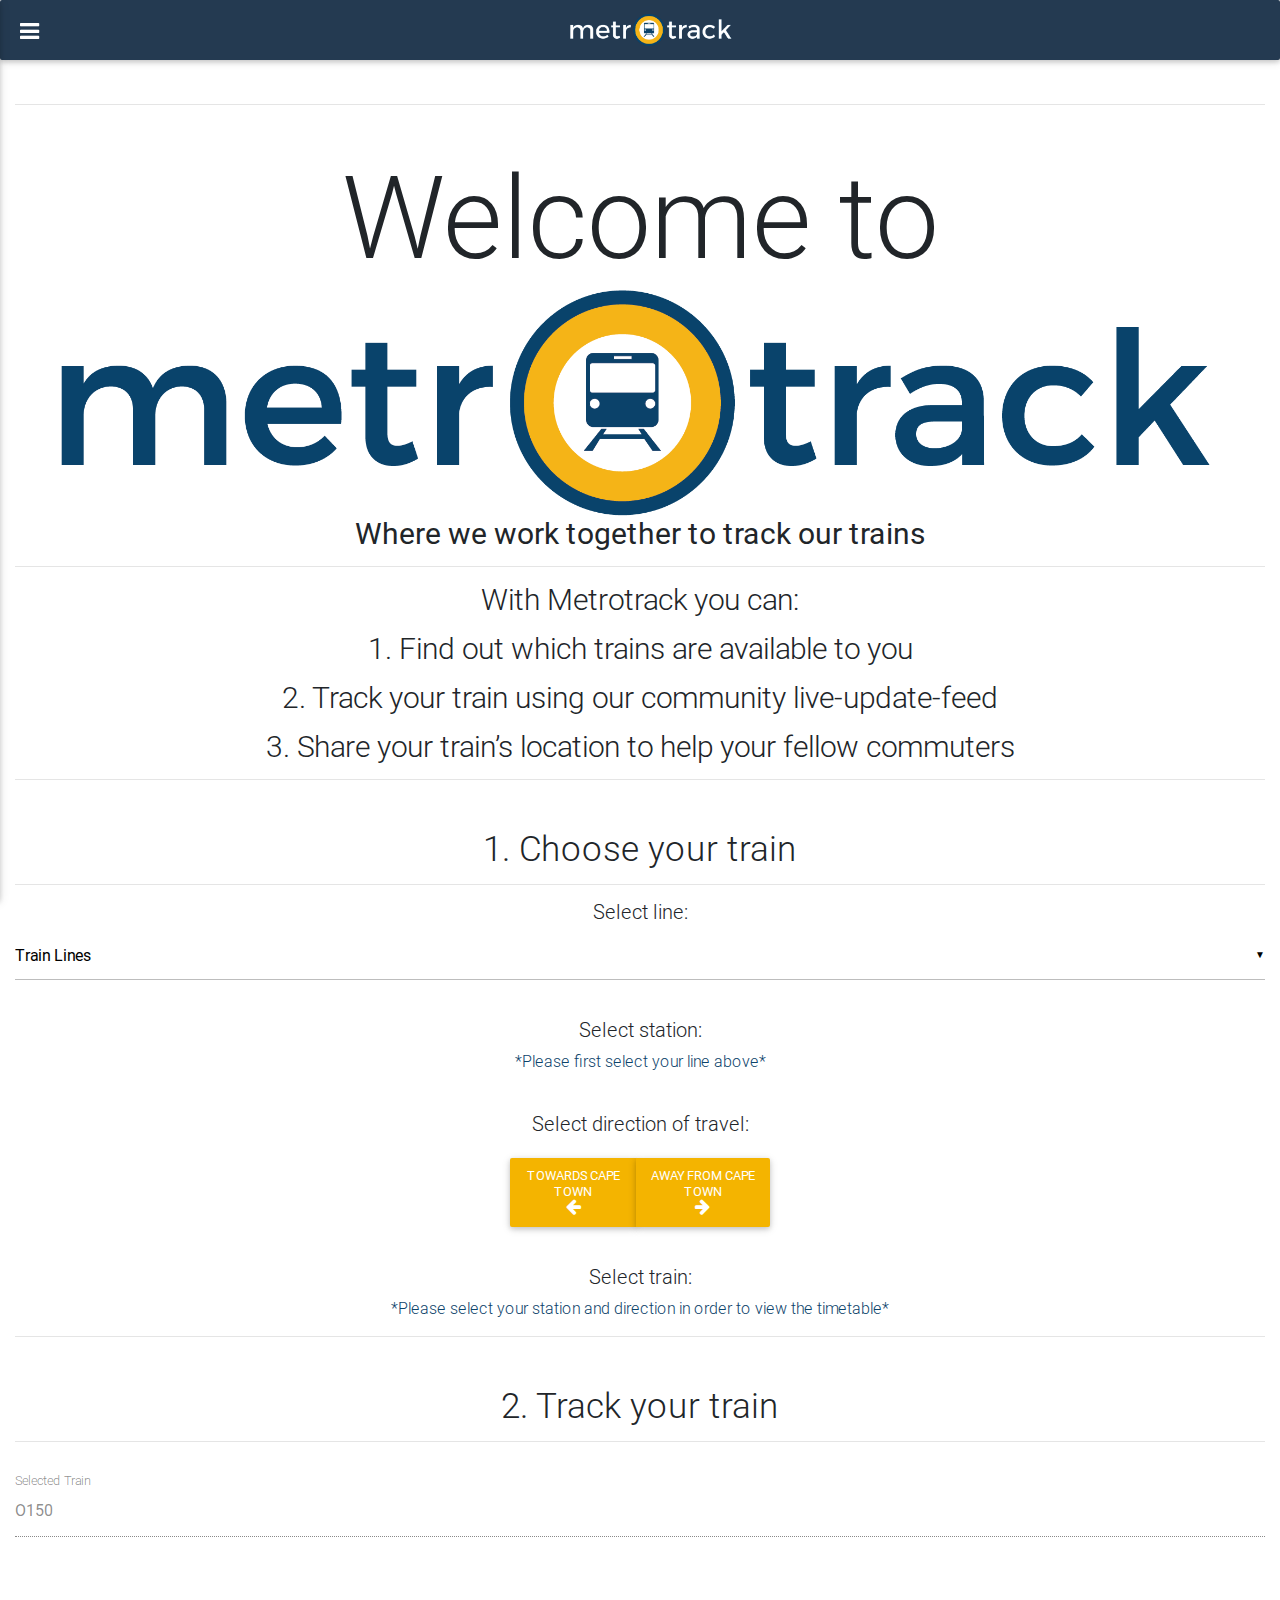
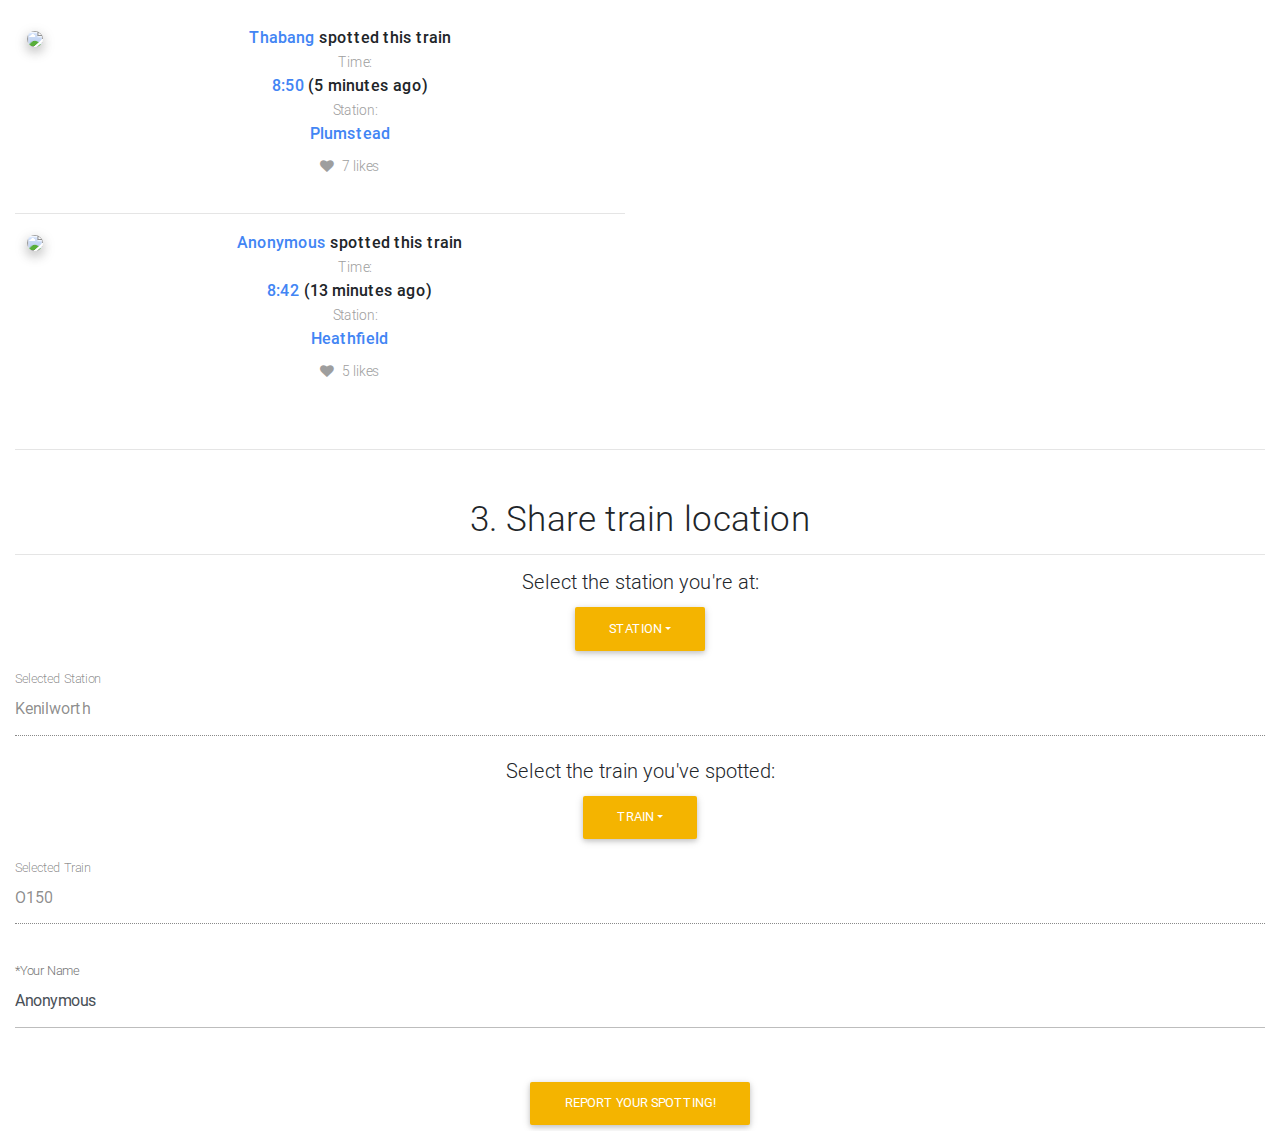
==== index.html @ 226ff6aa "14_0" ====
<!DOCTYPE html>

<html lang="en" class="gr__mdbootstrap_com"><head><meta http-equiv="Content-Type" content="text/html; charset=UTF-8">
    <!-- Required meta tags always come first -->
    
    <meta name="viewport" content="width=device-width, initial-scale=1, shrink-to-fit=no">
    <meta http-equiv="x-ua-compatible" content="ie=edge">
    <title>MetroTrack</title>
    <!-- Font Awesome -->
    <link rel="stylesheet" href="https://maxcdn.bootstrapcdn.com/font-awesome/4.7.0/css/font-awesome.min.css">
    <!-- Bootstrap core CSS -->
    <link href="./Material Design Bootstrap Template_files/compiled.min.css" rel="stylesheet">
    <!-- Material Design Bootstrap -->
    <link href="css/mdb.min.css" rel="stylesheet">
    <!-- My Custom Styles -->
    <link href="./Material Design Bootstrap Template_files/style.css" rel="stylesheet">
</head>

<body class="hidden-sn mdb-skin" data-gr-c-s-loaded="true">

    <!--Double navigation-->
    <header>
        <!-- Sidebar navigation -->
        <ul id="slide-out" class="side-nav sn-bg-1 custom-scrollbar" style="transform: translateX(-100%);">
            <!-- Logo -->
            <li>
                <div class="smooth-scroll logo-wrapper waves-light waves-effect waves-light">
                    <a href="#home-section"><img src="img/MetroTrack Name (white).png" class="img-fluid flex-center" id="slider-logo"></a>
                </div>
            </li>
            <!--/. Logo -->
            <!--Social
            <li>
                <ul class="social">
                    <li><a class="icons-sm fb-ic"><i class="fa fa-facebook"> </i></a></li>
                    <li><a class="icons-sm pin-ic"><i class="fa fa-pinterest"> </i></a></li>
                    <li><a class="icons-sm gplus-ic"><i class="fa fa-google-plus"> </i></a></li>
                    <li><a class="icons-sm tw-ic"><i class="fa fa-twitter"> </i></a></li>
                </ul>
            </li>
            <!--/Social-->
            <!--Search Form
            <li>
                <form class="search-form" role="search">
                    <div class="form-group waves-light waves-effect waves-light">
                        <input type="text" class="form-control" placeholder="Search">
                    </div>
                </form>
            </li>
            <!--/.Search Form-->
            <!-- Side navigation links -->
            <li>
                <ul class="smooth-scroll step-nav">
                    <li><a href="#choose-section" class="waves-effect"><i class="fa fa-hand-pointer-o"></i> Choose your train </a>
                    </li>
                    <li><a href="#track-section" class="waves-effect"><i class="fa fa-eye"></i> Track your train</a>
                    </li>
                    <li><a href="#share-section" class="waves-effect"><i class="fa fa-map-marker"></i> Share train location</a>
                    </li>
                </ul>  
            </li>
            <li>
                <ul class="extras-nav">
                    <li><a href="Help_FAQs.html" class="waves-effect"><i class="fa fa-question-circle-o"></i> Help &amp; FAQs </a>
                    </li>
                    <li><a href="#track-section" class="waves-effect"><i class="fa fa-envelope-o"></i> Contact Us</a>
                    </li>
                    <li><a href="#share-section" class="waves-effect"><i class="fa fa-users"></i> About Us</a>
                    </li>
                </ul>  
            </li>
            <li>
                <ul class="collapsible collapsible-accordion extras-nav">
                <li><a class="collapsible-header waves-effect arrow-r"><i class="fa fa-link" aria-hidden="true"></i>Useful Links<i class="fa fa-angle-down rotate-icon"></i></a>
                    <div class="collapsible-body">
                        <ul>
                            <li><a target="_blank" href="http://www.metrorail.co.za/maps/CT_RailMap.pdf" class="waves-effect">Train Line Map</a>
                            </li>
                            <li><a target="_blank" href="https://app.gometro.co.za" class="waves-effect">GoMetro</a>
                            </li>
                             <li><a target="_blank" href="http://cttrains.co.za/" class="waves-effect">CTTRAINS</a>
                            </li>
                        </ul>
                    </div>
                </li>
                </ul>

            </li>
            <!--/. Side navigation links -->
            <div class="sidenav-bg mask-strong"></div>
        </ul>
        <!--/. Sidebar navigation -->
        <!-- Navbar -->
        <nav class="navbar fixed-top navbar-toggleable-md navbar-expand-lg scrolling-navbar double-nav">
            <!-- SideNav slide-out button -->
            <div class="float-left">
                <a href="#" data-activates="slide-out" class="button-collapse"><i class="fa fa-bars"></i></a>
            </div>
            <!-- Breadcrumb--
            <div class="breadcrumb-dn mr-auto">
                <img src="img/MetroTrack Name (white).png">
            </div>
            <!-- Breadcrumb-->

            <!-- Header logo-->
            <div class="header-logo">
                <img src="img/MetroTrack Name (white).png">
            </div>
            <!-- Header logo-->

            <!-- Header Icons--
            <ul class="nav navbar-nav nav-flex-icons ml-auto">
                <li class="nav-item">
                    <a class="nav-link waves-effect waves-light"><i class="fa fa-envelope"></i> <span class="clearfix d-none d-sm-inline-block">Contact</span></a>
                </li>
                <li class="nav-item">
                    <a class="nav-link waves-effect waves-light"><i class="fa fa-comments-o"></i> <span class="clearfix d-none d-sm-inline-block">Support</span></a>
                </li>
            </ul>
          <!-- Header Icons-->
        </nav>
        <!-- /.Navbar -->
    </header>
    <!--/.Double navigation-->
    
    <!--Main Layout-->
    <main>
        <div class="main-container container-fluid">
            <div id="home-section">
                <hr>
                <h1>Welcome to</h1> 
                <div class="title-image"><img src="img/MetroTrack Name with Logo.png"></div>
                <h5><b>Where we work together to track our trains</b></h5>
                <hr>
    <h5><p>With Metrotrack you can:</p>
<p>1. Find out which trains are available to you </p>
<p>2. Track your train using our community live-update-feed </p>
<p>3.  Share your train’s location to help your fellow commuters </p>
</h5>
           </div>
             <div id="choose-section">
               
                <hr>
                <h1>1. Choose your train</h1> 
                <hr>
    <h5>Select line:</h5>



<!--Line dropdown select-->
<div id="line-selection">
<select class="mdb-select colorful-select dropdown-ins" id="line-select" onchange="showHideDiv(this);">
    <option value="" disabled selected>Train Lines</option>
    <option value="Southern">Southern</option>
    <option value="Central">Central *Coming Soon*</option>
    <option value="Northern">Northern *Coming Soon*</option>
    <option value="CapeFlats">Cape Flats *Coming Soon*</option>
    <option value="MalmesburyWorcester">Malmesbury/Worcester *Coming Soon*</option>
</select>
</div>

   <br>
    <h5>Select station:</h5>

  <div class="instructions" id="instruct1"> <p>*Please first select your line above*</p> </div>
 
<!--Southern Station select-->
<div id="southern-station-select">
<select class="mdb-select colorful-select dropdown-ins" onchange="getStation(this);">
    <option value="" disabled selected>Southern Line Stations</option>
    <option value="CapeTown">Cape Town</option>
    <option value="Woodstock">Woodstock</option>
    <option value="SaltRiver">Salt River</option>
    <option value="Observatory">Observatory</option>
    <option value="Mowbray">Mowbray</option>
    <option value="Rosebank">Rosebank</option>
    <option value="Rondebosch">Rondebosch</option>
    <option value="Newlands">Newlands</option>
    <option value="Claremont">Claremont</option>
    <option value="HarfieldRoad">Harfield Road</option>
    <option value="Kenilworth">Kenilworth</option>
    <option value="Wynberg">Wynberg</option>
    <option value="Wittebome">Wittebome</option>
    <option value="Plumstead">Plumstead</option>
    <option value="Steurhof">Steurhof</option>
    <option value="Dieprivier">Dieprivier</option>
    <option value="Heathfield">Heathfield</option>
    <option value="Retreat">Retreat</option>
    <option value="Steenberg">Steenberg</option>
    <option value="Lakeside">Lakeside</option>
    <option value="FalseBay">False Bay</option>
    <option value="Muizenberg">Muizenberg</option>
    <option value="StJames">St. James</option>
    <option value="KalkBay">Kalk Bay</option>
    <option value="FishHoek">Fish Hoek</option>
    <option value="SunnyCove">Sunny Cove</option>
    <option value="Glencairn">Glencairn</option>
    <option value="SimonsTown">Simon's Town</option>
</select>
</div>
<!--/Station select-->

    
<!--Central Station select-->
<div id="central-station-select">
<select class="mdb-select colorful-select dropdown-ins">
    <option value="" disabled selected>Central Line Stations</option>
    <option value="CapeTown">Cape Town</option>
    <option value="Woodstock">Woodstock</option>
    <option value="SaltRiver">Salt River</option>
    <option value="KoebergRD">Koeberg RD</option>
    <option value="Maitland">Maitland</option>
    <option value="Ndabeni">Ndabeni</option>
    <option value="Pinelands">Pinelands</option>
    <option value="Esplanade">Esplanade</option>
    <option value="Ysterplaat">Ysterplaat</option>
    <option value="Mutual">Mutual</option>
    <option value="Langa">Langa</option>
    <option value="Bonteheuwel">Bonteheuwel</option>
    <option value="Netreg">Netreg</option>
    <option value="Heideveld">Heideveld</option>
    <option value="Nyanga">Nyanga</option>
    <option value="Philippi">Philippi</option>
    <option value="Lentegeur">Lentegeur</option>
    <option value="MitchellsPlain">Mitchells Plain</option>
    <option value="Kapteinsklip">Kapteinsklip</option>
    <option value="StockRoad">Stock Road</option>
    <option value="Mandalay">Mandalay</option>
    <option value="Nolungile">Nolungile</option>
    <option value="Nonkqubela">Nonkqubela</option>
    <option value="Khayelitsha">Khayelitsha</option>
    <option value="Kuyasa">Kuyasa</option>
    <option value="ChrisHani">Chris Hani</option>
    <option value="Lavistown">Lavistown</option>
    <option value="Belhar">Belhar</option>
    <option value="Unibell">Unibell</option>
    <option value="Pentech">Pentech</option>
    <option value="Sarepta">Sarepta</option>
    <option value="Bellville">Bellville</option>
</select>
</div>
<!--/Station select-->

<!--Northern Station select-->
<div id="northern-station-select">
<select class="mdb-select colorful-select dropdown-ins">
    <option value="" disabled selected>Northern Line Stations</option>
    <option value="CapeTown">Cape Town</option>
<option value="Esplanade">Esplanade</option>
<option value="Ysterplaat">Ysterplaat</option>
<option value="Kentemade">Kentemade</option>
<option value="CenturyCity">Century City</option>
<option value="AkasiaPark">Akasia Park</option>
<option value="MonteVista">Monte Vista</option>
<option value="DeGrendel">De Grendel</option>
<option value="Avondale">Avondale</option>
<option value="Oosterzee">Oosterzee</option>
<option value="Woodstock">Woodstock</option>
<option value="SaltRiver">Salt River</option>
<option value="KoebergRd">Koeberg Rd</option>
<option value="Maitland">Maitland</option>
<option value="Woltemade">Woltemade</option>
<option value="Mutual">Mutual</option>
<option value="Thornton">Thornton</option>
<option value="Goodwood">Goodwood</option>
<option value="Vasco">Vasco</option>
<option value="ElsiesRiver">Elsies River</option>
<option value="Parow">Parow</option>
<option value="Tygerberg">Tygerberg</option>
<option value="Bellville">Bellville</option>
<option value="KuilsRiver">Kuils River</option>
<option value="Blackheath">Blackheath</option>
<option value="Meltonrose">Meltonrose</option>
<option value="EersteRiver">Eerste River</option>
<option value="Faure">Faure</option>
<option value="Firgrove">Firgrove</option>
<option value="SomersetWest">Somerset West</option>
<option value="VanDerStel">Van Der Stel</option>
<option value="Strand">Strand</option>
<option value="Lynedoch">Lynedoch</option>
<option value="Vlottenburg">Vlottenburg</option>
<option value="Stellenbosch">Stellenbosch</option>
<option value="DuToit">Du Toit</option>
<option value="Koelenhof">Koelenhof</option>
<option value="Muldersvlei">Muldersvlei</option>
<option value="Stikland">Stikland</option>
<option value="Brackenfell">Brackenfell</option>
<option value="Eikenfontein">Eikenfontein</option>
<option value="Kraaifontein">Kraaifontein</option>
<option value="Klapmuts">Klapmuts</option>
<option value="Paarl">Paarl</option>
<option value="Huguenot">Huguenot</option>
<option value="DalJosafat">Dal Josafat</option>
<option value="Mbekweni">Mbekweni</option>
<option value="Wellington">Wellington</option>
</select>
</div>
<!--/Station select-->


<!--Cape Flats Station select-->
<div id="capeFlats-station-select">
<select class="mdb-select colorful-select dropdown-ins">
    <option value="" disabled selected>Cape Flats Line Stations</option>
    <option value="CapeTown">Cape Town</option>
<option value="Woodstock">Woodstock</option>
<option value="SaltRiver">Salt River</option>
<option value="KoebergRd">Koeberg Rd</option>
<option value="Maitland">Maitland</option>
<option value="Ndabeni">Ndabeni</option>
<option value="Pinelands">Pinelands</option>
<option value="Hazendal">Hazendal</option>
<option value="Athlone">Athlone</option>
<option value="Crawford">Crawford</option>
<option value="Lansdowne">Lansdowne</option>
<option value="Wetton">Wetton</option>
<option value="Ottery">Ottery</option>
<option value="Southfield">Southfield</option>
<option value="Heathfield">Heathfield</option>
<option value="Retreat">Retreat</option>
    </select>
</div>
<!--/Station select-->

<!--Malmesbury/Worcester Station select-->
<div id="malmesburyWorcester-station-select">
<select class="mdb-select colorful-select dropdown-ins">
    <option value="" disabled selected>Malmesbury/Worcester Line Stations</option>
    <option value="Fisantekraal">Fisantekraal</option>
<option value="Mellish">Mellish</option>
<option value="Mikpunt">Mikpunt</option>
<option value="Klipheuwel">Klipheuwel</option>
<option value="Wintervogel">Wintervogel</option>
<option value="Kalkbaskraal">Kalkbaskraal</option>
<option value="Abbotsdale">Abbotsdale</option>
<option value="Malmesbury">Malmesbury</option>
<option value="Malan">Malan</option>
<option value="Soetendal">Soetendal</option>
<option value="Hermon">Hermon</option>
<option value="Voëlvlei">Voëlvlei</option>
<option value="Gouda">Gouda</option>
<option value="Tulbachweg">Tulbachweg</option>
<option value="Artois">Artois</option>
<option value="Wolseley">Wolseley</option>
<option value="RomansRiver">Romans River</option>
<option value="BreeRivier">Bree Rivier</option>
<option value="Botha">Botha</option>
<option value="GoudiniRoad">Goudini Road</option>
<option value="Chavonnes">Chavonnes</option>
<option value="Worcester">Worcester</option>
   </select>
</div>
<!--/Station select-->

<br>
<h5>Select direction of travel:</h5>

<div class="btn-group direction-selection" data-toggle="buttons">
  <button type="button" class="btn btn-amber" onclick="getDirection('inward')">Towards Cape Town<br><i class="fa fa-arrow-left" aria-hidden="true"></i></button>
  <button type="button" class="btn btn-amber" onclick="getDirection('outward')">Away from Cape Town<br><i class="fa fa-arrow-right" aria-hidden="true"></i></button>
  
</div>
<br>
        <br>
<h5>Select train:</h5>

<p class="instructions" id="instruct2">*Please select your station and direction in order to view the timetable*</p>


<!--TIMETABLES-->

<div class="timetable" id="capeTown-outward-weekday">
<div class="card">
    <div class="card-header">Cape Town - Outward - Weekday Timetable</div>
    <div class="card-body">

        <div class="table-wrapper-2">

            <!--Table-->
            <table class="table table-responsive table-striped">
                <thead class="mdb-color lighten-4">
                    <tr>
                        <th>Train Number</th>
                        <th class="th-lg">Expected Arrival Time</th>
                    </tr>
                </thead>
                <tbody>
                    <tr>
                      <th scope="row"><a>101</a></th>
                      <td>05:10 Platform 2</td>
                  </tr>
                  <tr>
                      <th scope="row">107</th>
                      <td>05:50 Platform 1</td>
                  </tr>
                  <tr>
                      <th scope="row">115</th>
                      <td>06:27 Platform 4</td>
                  </tr>
                  <tr>
                      <th scope="row">123</th>
                      <td>07:01 Platform 4</td>
                  </tr>
                  <tr>
                      <th scope="row">131</th>
                      <td>07:32 Platform 6</td>
                  </tr>
                  <tr>
                      <th scope="row">139</th>
                      <td>08:09 Platform 4</td>
                  </tr>
                   <tr>
                      <th scope="row">143</th>
                      <td>08:40 Platform 1</td>
                  </tr>
                   <tr>
                      <th scope="row">149</th>
                      <td>09:32 Platform 5</td>
                  </tr>
                   <tr>
                      <th scope="row">153</th>
                      <td>10:23 Platform 5</td>
                  </tr>
                   <tr>
                      <th scope="row">157</th>
                      <td>11:20 Platform 4</td>
                  </tr>
                    <tr>
                      <th scope="row">161</th>
                      <td>12:00 Platform 1</td>
                  </tr>
                   <tr>
                      <th scope="row">165</th>
                      <td>12:40 Platform 5</td>
                  </tr>
                
                   <tr>
                      <th scope="row">169</th>
                      <td>13:18 Platform 4</td>
                  </tr>
                   <tr>
                      <th scope="row">173</th>
                      <td>13:57 Platform 6</td>
                  </tr>
                   <tr>
                      <th scope="row">179</th>
                      <td>14:37 Platform 6</td>
                  </tr>
                   <tr>
                      <th scope="row">185</th>
                      <td>15:06 Platform 1</td>
                  </tr>
                   <tr>
                      <th scope="row">191</th>
                      <td>15:50 Platform 5</td>
                  </tr>
                   <tr>
                      <th scope="row">199</th>
                      <td>16:24 Platform 6</td>
                  </tr>                
  <tr>
          <th scope="row">207</th>
                       <td>17:02 Platform 6</td>
                   </tr>
 <tr>
          <th scope="row">209</th>
                       <td>17:15 Platform 3</td>
                   </tr>
  <tr>
          <th scope="row">217</th>
                       <td>17:48 Platform 1</td>
                   </tr>
 <tr>
          <th scope="row">223</th>
                       <td>18:26 Platform  5</td>
                   </tr>
  <tr>
          <th scope="row">227</th>
                       <td>18:58 Platform  4</td>
                   </tr>
 <tr>
          <th scope="row">229</th>
                       <td>19:30 Platform  6</td>
                   </tr>
                </tbody>
            </table>
            <!--Table-->

        </div>

    </div>
</div>
</div>


<!--/Woodstock train timetable-->
<div class="timetable" id="woodstock-inward-weekday">
<div class="card">
    <div class="card-header">Woodstock - Inward - Weekday Timetable</div>
    <div class="card-body">

        <div class="table-wrapper-2">

            <!--Table-->
            <table class="table table-responsive table-striped">
                <thead class="mdb-color lighten-4">
                    <tr>
                        <th>Train Number</th>
                        <th class="th-lg">Expected Arrival Time</th>
                    </tr>
                </thead>
                <tbody>
                    <tr>
                       <th scope="row"><a>102</a></th>
                       <td>05:25</td>
                   </tr>
                   <tr>
                       <th scope="row">104</th>
                       <td>05:55</td>
                   </tr>
                   <tr>
                       <th scope="row">106</th>
                       <td>06:16</td>
                   </tr>
                   <tr>
                       <th scope="row">108</th>
                       <td>06:28</td>
                   </tr>
                   <tr>
                       <th scope="row">110</th>
                       <td>06:35</td>
                   </tr>
                   <tr>
                       <th scope="row">112</th>
                       <td>06:45</td>
                   </tr>
                    <tr>
                       <th scope="row">114</th>
                       <td>06:53</td>
                   </tr>
                    <tr>
                       <th scope="row">116</th>
                       <td>7:11</td>
                   </tr>
                    <tr>
                       <th scope="row">118</th>
                       <td>07:11</td>
                   </tr>
                    <tr>
                       <th scope="row">120</th>
                       <td>07:17</td>
                   </tr>
                    <tr>
                       <th scope="row">122</th>
                       <td>07:24</td>
                   </tr>
                    <tr>
                       <th scope="row">124</th>
                       <td>07:35</td>
                   </tr>
                    <tr>
                       <th scope="row">126</th>
                       <td>07:42</td>
                   </tr>
                    <tr>
                       <th scope="row">128</th>
                       <td>07:48</td>
                   </tr>
                    <tr>
                       <th scope="row">130</th>
                       <td>07:54</td>
                   </tr>
                    <tr>
                       <th scope="row">132</th>
                       <td>08:03</td>
                   </tr>
                    <tr>
                       <th scope="row">134</th>
                       <td>08:13</td>
                   </tr>
                    <tr>
                       <th scope="row">136</th>
                       <td>08:20</td>
                   </tr>
                    <tr>
                       <th scope="row">138</th>
                       <td>08:29</td>
                   </tr>
                    <tr>
                       <th scope="row">140</th>
                       <td>08:33</td>
                   </tr>
                             <tr>
                       <th scope="row"><a>102</a></th>
                       <td>05:05</td>
                   </tr>
                   <tr>
                       <th scope="row">104</th>
                       <td>05:35</td>
                   </tr>
                   <tr>
                       <th scope="row">106</th>
                       <td>05:56</td>
                   </tr>
                   <tr>
                       <th scope="row">108</th>
                       <td>06:08</td>
                   </tr>
                   <tr>
                       <th scope="row">110</th>
                       <td>06:15</td>
                   </tr>
                   <tr>
                       <th scope="row">112</th>
                       <td>06:25</td>
                   </tr>
                    <tr>
                       <th scope="row">114</th>
                       <td>06:33</td>
                   </tr>
                    <tr>
                       <th scope="row">116</th>
                       <td>06:43</td>
                   </tr>
                    <tr>
                       <th scope="row">118</th>
                       <td>06:51</td>
                   </tr>
                    <tr>
                       <th scope="row">120</th>
                       <td>06:57</td>
                   </tr>
                    <tr>
                       <th scope="row">122</th>
                       <td>07:04</td>
                   </tr>
                    <tr>
                       <th scope="row">124</th>
                       <td>07:15</td>
                   </tr>
                    <tr>
                       <th scope="row">126</th>
                       <td>07:22</td>
                   </tr>
                    <tr>
                       <th scope="row">128</th>
                       <td>07:28</td>
                   </tr>
                    <tr>
                       <th scope="row">130</th>
                       <td>07:34</td>
                   </tr>
                    <tr>
                       <th scope="row">132</th>
                       <td>07:43</td>
                   </tr>
                    <tr>
                       <th scope="row">134</th>
                       <td>07:53</td>
                   </tr>
                    <tr>
                       <th scope="row">136</th>
                       <td>08:00</td>
                   </tr>
                    <tr>
                       <th scope="row">138</th>
                       <td>08:09</td>
                   </tr>
                    <tr>
                       <th scope="row">140</th>
                       <td>08:13</td>
                   </tr>    
 
      <tr>
                       <th scope="row">142</th>
                       <td>08:43</td>
                   </tr>
                    <tr>
                       <th scope="row">144</th>
                       <td>08:51</td>
                   </tr>
                    <tr>
                       <th scope="row">146</th>
                       <td>08:57</td>
                   </tr>
                    <tr>
                       <th scope="row">148</th>
                       <td>09:07</td>
                   </tr>
                    <tr>
                       <th scope="row">150</th>
                       <td>09:15</td>
                   </tr>
                    <tr>
                       <th scope="row">152</th>
                       <td>09:24</td>
                   </tr>
                    <tr>
                       <th scope="row">154</th>
                       <td>09:42</td>
                   </tr>
                    <tr>
                       <th scope="row">156</th>
                       <td>09:59</td>
                   </tr>
                    <tr>
                       <th scope="row">158</th>
                       <td>10:10</td>
                   </tr>
                    <tr>
                       <th scope="row">160</th>
                       <td>10:22</td>
                   </tr>
                    <tr>
                       <th scope="row">162</th>
                       <td>10:33</td>
                   </tr>
                    <tr>
                       <th scope="row">166</th>
                       <td>11:07</td>
                   </tr>
                    <tr>
                       <th scope="row">168</th>
                       <td>11:23</td>
                   </tr>
                    <tr>
                       <th scope="row">170</th>
                       <td>11:57</td>
                   </tr>
                    <tr>
                       <th scope="row">174</th>
                       <td>12:48</td>
                   </tr>               
                        <tr>
                       <th scope="row">176</th>
                       <td>13:14</td>
                   </tr>
                    <tr>
                       <th scope="row">178</th>
                       <td>13:47</td>
                   </tr>
                    <tr>
                       <th scope="row">182</th>
                       <td>14:25</td>
                   </tr>
                    <tr>
                       <th scope="row">184</th>
                       <td>14:43</td>
                   </tr>
                    <tr>
                       <th scope="row">186</th>
                       <td>15:05</td>
                   </tr>
                    <tr>
                       <th scope="row">190</th>
                       <td>15:45</td>
                   </tr>
                    <tr>
                       <th scope="row">192</th>
                       <td>15:58</td>
                   </tr>
                    <tr>
                       <th scope="row">194</th>
                       <td>16:07</td>
                   </tr>
                    <tr>
                       <th scope="row">196</th>
                       <td>16:13</td>
                   </tr>
                    <tr>
                       <th scope="row">198</th>
                       <td>16:23</td>
                   </tr>
                    <tr>
                       <th scope="row">200</th>
                       <td>16:33</td>
                   </tr>
                    <tr>
                       <th scope="row">202</th>
                       <td>16:47</td>
                   </tr>
                    <tr>
                       <th scope="row">204</th>
                       <td>16:61</td>
                   </tr>
                    <tr>
                       <th scope="row">206</th>
                       <td>17:13</td>
                   </tr>
                    <tr>
                       <th scope="row">208</th>
                       <td>17:24</td>
                   </tr>   
      <tr>
                       <th scope="row">210</th>
                       <td>17:35</td>
                   </tr>
                    <tr>
                       <th scope="row">212</th>
                       <td>17:28</td>
                   </tr>
                    <tr>
                       <th scope="row">214</th>
                       <td>18:03</td>
                   </tr>
                    <tr>
                       <th scope="row">216</th>
                       <td>18:04</td>
                   </tr>
                    <tr>
                       <th scope="row">218</th>
                       <td>18:20</td>
                   </tr>
                    <tr>
                       <th scope="row">220</th>
                       <td>18:31</td>
                   </tr>
                    <tr>
                       <th scope="row">222</th>
                       <td>18:43</td>
                   </tr>
                    <tr>
                       <th scope="row">224</th>
                       <td>18:53</td>
                   </tr>
                    <tr>
                       <th scope="row">226</th>
                       <td>17:05</td>
                   </tr>
                    <tr>
                       <th scope="row">228</th>
                       <td>19:30</td>
                   </tr>     <tr>
                       <th scope="row">230</th>
                       <td>20:16</td>
                   </tr>
                    <tr>
                       <th scope="row">232</th>
                       <td>20:53</td>
                   </tr>
                </tbody>
            </table>
            <!--Table-->

        </div>

    </div>
</div>
</div>



<div class="timetable" id="woodstock-outward-weekday">
<div class="card">
    <div class="card-header">Woodstock - Outward - Weekday Timetable</div>
    <div class="card-body">

        <div class="table-wrapper-2">

            <!--Table-->
            <table class="table table-responsive table-striped">
                <thead class="mdb-color lighten-4">
                    <tr>
                        <th>Train Number</th>
                        <th class="th-lg">Expected Arrival Time</th>
                    </tr>
                </thead>
                <tbody>
                    <tr>
                       <th scope="row"><a>101</a></th>
                       <td>05:13</td>
                   </tr>
                   <tr>
                       <th scope="row">107</th>
                       <td>05:53</td>
                   </tr>
                   <tr>
                       <th scope="row">115</th>
                       <td>06:30</td>
                   </tr>
                   <tr>
                       <th scope="row">123</th>
                       <td>07:04</td>
                   </tr>
                   <tr>
                       <th scope="row">131</th>
                       <td>07:35</td>
                   </tr>
                   <tr>
                       <th scope="row">139</th>
                       <td>08:12</td>
                   </tr>
                    <tr>
                       <th scope="row">143</th>
                       <td>08:43</td>
                   </tr>
                    <tr>
                       <th scope="row">149</th>
                       <td>09:35</td>
                   </tr>
                    <tr>
                       <th scope="row">153</th>
                       <td>10:26</td>
                   </tr>
                    <tr>
                       <th scope="row">157</th>
                       <td>11:23</td>
                   </tr>
                    <tr>
                       <th scope="row">161</th>
                       <td>12:03</td>
                   </tr>
                    <tr>
                       <th scope="row">165</th>
                       <td>12:43</td>
                   </tr>
                    <tr>
                       <th scope="row">169</th>
                       <td>13:21</td>
                   </tr>
                    <tr>
                       <th scope="row">173</th>
                       <td>14:00</td>
                   </tr>
                    <tr>
                       <th scope="row">179</th>
                       <td>14:40</td>
                   </tr>
                    <tr>
                       <th scope="row">185</th>
                       <td>15:09</td>
                   </tr>
                    <tr>
                       <th scope="row">191</th>
                       <td>15:53</td>
                   </tr>
                    <tr>
                       <th scope="row">199</th>
                       <td>16:27</td>
                   </tr>
                    <tr>
                       <th scope="row">207</th>
                       <td>17:05</td>
                   </tr>
                    <tr>
                       <th scope="row">209</th>
                       <td>17:18</td>
          <tr>
          <th scope="row">217</th>
                       <td>17:51</td>
                   </tr>
 <tr>
          <th scope="row">223</th>
                       <td>18:29</td>
                   </tr>
  <tr>
          <th scope="row">227</th>
                       <td>19:01</td>
                   </tr>
 <tr>
          <th scope="row">229</th>
                       <td>19:33</td>
                   </tr>
  <tr>
          <th scope="row">233</th>
                       <td>20:33</td>
                   </tr>
 <tr>
          <th scope="row">235</th>
                       <td>21:18</td>
                   </tr>
                </tbody>
            </table>
            <!--Table-->

        </div>

    </div>
</div>
</div>



<div class="timetable" id="saltRiver-inward-weekday">
<div class="card">
    <div class="card-header">Salt River - Inward - Weekday Timetable</div>
    <div class="card-body">

        <div class="table-wrapper-2">

            <!--Table-->
            <table class="table table-responsive table-striped">
                <thead class="mdb-color lighten-4">
                    <tr>
                        <th>Train Number</th>
                        <th class="th-lg">Expected Arrival Time</th>
                    </tr>
                </thead>
                <tbody>
                    <tr>
                       <th scope="row"><a>102</a></th>
                       <td>05:05</td>
                   </tr>
                   <tr>
                       <th scope="row">104</th>
                       <td>05:35</td>
                   </tr>
                   <tr>
                       <th scope="row">106</th>
                       <td>05:56</td>
                   </tr>
                   <tr>
                       <th scope="row">108</th>
                       <td>06:08</td>
                   </tr>
                   <tr>
                       <th scope="row">110</th>
                       <td>06:15</td>
                   </tr>
                   <tr>
                       <th scope="row">112</th>
                       <td>06:25</td>
                   </tr>
                    <tr>
                       <th scope="row">114</th>
                       <td>06:33</td>
                   </tr>
                    <tr>
                       <th scope="row">116</th>
                       <td>06:43</td>
                   </tr>
                    <tr>
                       <th scope="row">118</th>
                       <td>06:51</td>
                   </tr>
                    <tr>
                       <th scope="row">120</th>
                       <td>06:57</td>
                   </tr>
                    <tr>
                       <th scope="row">122</th>
                       <td>07:04</td>
                   </tr>
                    <tr>
                       <th scope="row">124</th>
                       <td>07:15</td>
                   </tr>
                    <tr>
                       <th scope="row">126</th>
                       <td>07:22</td>
                   </tr>
                    <tr>
                       <th scope="row">128</th>
                       <td>07:28</td>
                   </tr>
                    <tr>
                       <th scope="row">130</th>
                       <td>07:34</td>
                   </tr>
                    <tr>
                       <th scope="row">132</th>
                       <td>07:43</td>
                   </tr>
                    <tr>
                       <th scope="row">134</th>
                       <td>07:53</td>
                   </tr>
                    <tr>
                       <th scope="row">136</th>
                       <td>08:00</td>
                   </tr>
                    <tr>
                       <th scope="row">138</th>
                       <td>08:09</td>
                   </tr>
                    <tr>
                       <th scope="row">140</th>
                       <td>08:13</td>
                   </tr>    
 
      <tr>
                       <th scope="row">142</th>
                       <td>08:48</td>
                   </tr>
                    <tr>
                       <th scope="row">144</th>
                       <td>08:54</td>
                   </tr>
                    <tr>
                       <th scope="row">146</th>
                       <td>09:00</td>
                   </tr>
                    <tr>
                       <th scope="row">148</th>
                       <td>09:04</td>
                   </tr>
                    <tr>
                       <th scope="row">150</th>
                       <td>09:12</td>
                   </tr>
                    <tr>
                       <th scope="row">152</th>
                       <td>09:21</td>
                   </tr>
                    <tr>
                       <th scope="row">154</th>
                       <td>09:39</td>
                   </tr>
                    <tr>
                       <th scope="row">156</th>
                       <td>09:56</td>
                   </tr>
                    <tr>
                       <th scope="row">158</th>
                       <td>10:07</td>
                   </tr>
                    <tr>
                       <th scope="row">160</th>
                       <td>10:19</td>
                   </tr>
                    <tr>
                       <th scope="row">162</th>
                       <td>10:30</td>
                   </tr>
                    <tr>
                       <th scope="row">166</th>
                       <td>11:04</td>
                   </tr>
                    <tr>
                       <th scope="row">168</th>
                       <td>11:30</td>
                   </tr>
                    <tr>
                       <th scope="row">170</th>
                       <td>11:54</td>
                   </tr>
                    <tr>
                       <th scope="row">174</th>
                       <td>12:45</td>
                   </tr>               
                        <tr>
                       <th scope="row">176</th>
                       <td>13:11</td>
                   </tr>
                    <tr>
                       <th scope="row">178</th>
                       <td>13:44</td>
                   </tr>
                    <tr>
                       <th scope="row">182</th>
                       <td>14:22</td>
                   </tr>
                    <tr>
                       <th scope="row">184</th>
                       <td>14:40</td>
                   </tr>
                    <tr>
                       <th scope="row">186</th>
                       <td>15:02</td>
                   </tr>
                    <tr>
                       <th scope="row">190</th>
                       <td>15:42</td>
                   </tr>
                    <tr>
                       <th scope="row">192</th>
                       <td>15:55</td>
                   </tr>
                    <tr>
                       <th scope="row">194</th>
                       <td>16:04</td>
                   </tr>
                    <tr>
                       <th scope="row">196</th>
                       <td>16:10</td>
                   </tr>
                    <tr>
                       <th scope="row">198</th>
                       <td>16:20</td>
                   </tr>
                    <tr>
                       <th scope="row">200</th>
                       <td>16:30</td>
                   </tr>
                    <tr>
                       <th scope="row">202</th>
                       <td>16:44</td>
                   </tr>
                    <tr>
                       <th scope="row">204</th>
                       <td>16:58</td>
                   </tr>
                    <tr>
                       <th scope="row">206</th>
                       <td>17:10</td>
                   </tr>
                    <tr>
                       <th scope="row">208</th>
                       <td>17:31</td>
                   </tr>   
      <tr>
                       <th scope="row">210</th>
                       <td>17:32</td>
                   </tr>
                    <tr>
                       <th scope="row">212</th>
                       <td>17:45</td>
                   </tr>
                    <tr>
                       <th scope="row">214</th>
                       <td>18:00</td>
                   </tr>
                    <tr>
                       <th scope="row">216</th>
                       <td>18:11</td>
                   </tr>
                    <tr>
                       <th scope="row">218</th>
                       <td>18:17</td>
                   </tr>
                    <tr>
                       <th scope="row">220</th>
                       <td>18:28</td>
                   </tr>
                    <tr>
                       <th scope="row">222</th>
                       <td>18:40</td>
                   </tr>
                    <tr>
                       <th scope="row">224</th>
                       <td>18:50</td>
                   </tr>
                    <tr>
                       <th scope="row">226</th>
                       <td>19:02</td>
                   </tr>
                    <tr>
                       <th scope="row">228</th>
                       <td>19:27</td>
                   </tr>     <tr>
                       <th scope="row">230</th>
                       <td>20:13</td>
                   </tr>
                    <tr>
                       <th scope="row">232</th>
                       <td>20:50</td>
                   </tr>
                </tbody>
            </table>
            <!--Table-->

        </div>

    </div>
</div>
</div>



<div class="timetable" id="saltRiver-outward-weekday">
<div class="card">
    <div class="card-header">Salt River - Outward - Weekday Timetable</div>
    <div class="card-body">

        <div class="table-wrapper-2">

            <!--Table-->
            <table class="table table-responsive table-striped">
                <thead class="mdb-color lighten-4">
                    <tr>
                        <th>Train Number</th>
                        <th class="th-lg">Expected Arrival Time</th>
                    </tr>
                </thead>
                <tbody>
                    <tr>
                        <th scope="row"><a>101</a></th>
                        <td>05:16</td>
                    </tr>
                    <tr>
                        <th scope="row">107</th>
                        <td>05:56</td>
                    </tr>
                    <tr>
                        <th scope="row">115</th>
                        <td>06:33</td>
                    </tr>
                    <tr>
                        <th scope="row">123</th>
                        <td>07:07</td>
                    </tr>
                    <tr>
                        <th scope="row">131</th>
                        <td>07:38</td>
                    </tr>
                    <tr>
                        <th scope="row">139</th>
                        <td>08:15</td>
                    </tr>
                     <tr>
                        <th scope="row">143</th>
                        <td>08:46</td>
                    </tr>
                     <tr>
                        <th scope="row">149</th>
                        <td>09:38</td>
                    </tr>
                     <tr>
                        <th scope="row">153</th>
                        <td>10:29</td>
                    </tr>
                     <tr>
                        <th scope="row">157</th>
                        <td>11:26</td>
                    </tr>
                       <tr>
                        <th scope="row">161</th>
                        <td>12:06</td>
                    </tr>
                     <tr>
                        <th scope="row">165</th>
                        <td>12:46</td>
                    </tr>
                  
                     <tr>
                        <th scope="row">169</th>
                        <td>13:24</td>
                    </tr>
                     <tr>
                        <th scope="row">173</th>
                        <td>14:03</td>
                    </tr>
                     <tr>
                        <th scope="row">179</th>
                        <td>14:43</td>
                    </tr>
                     <tr>
                        <th scope="row">185</th>
                        <td>15:12</td>
                    </tr>
                     <tr>
                        <th scope="row">191</th>
                        <td>15:56</td>
                    </tr>
                     <tr>
                        <th scope="row">199</th>
                        <td>16:30</td>
                    </tr>
                 
   <tr>
           <th scope="row">207</th>
                        <td>17:08</td>
                    </tr>
  <tr>
           <th scope="row">209</th>
                        <td>17:21</td>
                    </tr>
   <tr>
           <th scope="row">217</th>
                        <td>17:54</td>
                    </tr>
  <tr>
           <th scope="row">223</th>
                        <td>18:32</td>
                    </tr>
   <tr>
           <th scope="row">227</th>
                        <td>19:04</td>
                    </tr>
  <tr>
           <th scope="row">229</th>
                        <td>19:36</td>
                    </tr>
   <tr>
           <th scope="row">233</th>
                        <td>20:36</td>
                    </tr>
  <tr>
           <th scope="row">235</th>
                        <td>21:21</td>
                    </tr>
                </tbody>
            </table>
            <!--Table-->

        </div>

    </div>
</div>
</div>



<div class="timetable" id="observatory-inward-weekday">
<div class="card">
    <div class="card-header">Observatory - Inward - Weekday Timetable</div>
    <div class="card-body">

        <div class="table-wrapper-2">

            <!--Table-->
            <table class="table table-responsive table-striped">
                <thead class="mdb-color lighten-4">
                    <tr>
                        <th>Train Number</th>
                        <th class="th-lg">Expected Arrival Time</th>
                    </tr>
                </thead>
                <tbody>
                    <tr>
                       <th scope="row"><a>102</a></th>
                       <td>05:19</td>
                   </tr>
                   <tr>
                       <th scope="row">104</th>
                       <td>05:49</td>
                   </tr>
                   <tr>
                       <th scope="row">106</th>
                       <td>06:10</td>
                   </tr>
                   <tr>
                       <th scope="row">108</th>
                       <td>06:22</td>
                   </tr>
                   <tr>
                       <th scope="row">110</th>
                       <td>06:29</td>
                   </tr>
                   <tr>
                       <th scope="row">112</th>
                       <td>06:39</td>
                   </tr>
                    <tr>
                       <th scope="row">114</th>
                       <td>06:47</td>
                   </tr>
                    <tr>
                       <th scope="row">116</th>
                       <td>06:57</td>
                   </tr>
                    <tr>
                       <th scope="row">118</th>
                       <td>07:05</td>
                   </tr>
                    <tr>
                       <th scope="row">120</th>
                       <td>07:11</td>
                   </tr>
                    <tr>
                       <th scope="row">122</th>
                       <td>07:18</td>
                   </tr>
                    <tr>
                       <th scope="row">124</th>
                       <td>07:29</td>
                   </tr>
                    <tr>
                       <th scope="row">126</th>
                       <td>07:36</td>
                   </tr>
                    <tr>
                       <th scope="row">128</th>
                       <td>07:42</td>
                   </tr>
                    <tr>
                       <th scope="row">130</th>
                       <td>07:48</td>
                   </tr>
                    <tr>
                       <th scope="row">132</th>
                       <td>07:57</td>
                   </tr>
                    <tr>
                       <th scope="row">134</th>
                       <td>08:07</td>
                   </tr>
                    <tr>
                       <th scope="row">136</th>
                       <td>08:14</td>
                   </tr>
                    <tr>
                       <th scope="row">138</th>
                       <td>08:23</td>
                   </tr>
                    <tr>
                       <th scope="row">140</th>
                       <td>08:27</td>
                   </tr>
<tr>
                       <th scope="row">142</th>
                       <td>08:37</td>
                   </tr>
                    <tr>
                       <th scope="row">144</th>
                       <td>08:45</td>
                   </tr>
                    <tr>
                       <th scope="row">146</th>
                       <td>08:51</td>
                   </tr>
                    <tr>
                       <th scope="row">148</th>
                       <td>09:01</td>
                   </tr>
                    <tr>
                       <th scope="row">150</th>
                       <td>09:09</td>
                   </tr>
                    <tr>
                       <th scope="row">152</th>
                       <td>09:18</td>
                   </tr>
                    <tr>
                       <th scope="row">154</th>
                       <td>09:36</td>
                   </tr>
                    <tr>
                       <th scope="row">156</th>
                       <td>09:53</td>
                   </tr>
                    <tr>
                       <th scope="row">158</th>
                       <td>10:04</td>
                   </tr>
                    <tr>
                       <th scope="row">160</th>
                       <td>10:16</td>
                   </tr>
                    <tr>
                       <th scope="row">162</th>
                       <td>10:27</td>
                   </tr>
                    <tr>
                       <th scope="row">166</th>
                       <td>11:01</td>
                   </tr>
                    <tr>
                       <th scope="row">168</th>
                       <td>11:27</td>
                   </tr>
                    <tr>
                       <th scope="row">170</th>
                       <td>11:51</td>
                   </tr>
                    <tr>
                       <th scope="row">174</th>
                       <td>12:42</td>
                   </tr>               
                        <tr>
                       <th scope="row">176</th>
                       <td>13:08</td>
                   </tr>
                    <tr>
                       <th scope="row">178</th>
                       <td>13:41</td>
                   </tr>
                    <tr>
                       <th scope="row">182</th>
                       <td>14:19</td>
                   </tr>
                    <tr>
                       <th scope="row">184</th>
                       <td>14:37</td>
                   </tr>
                    <tr>
                       <th scope="row">186</th>
                       <td>14:59</td>
                   </tr>
                    <tr>
                       <th scope="row">190</th>
                       <td>15:39</td>
                   </tr>
                    <tr>
                       <th scope="row">192</th>
                       <td>15:52</td>
                   </tr>
                    <tr>
                       <th scope="row">194</th>
                       <td>16:01</td>
                   </tr>
                    <tr>
                       <th scope="row">196</th>
                       <td>16:07</td>
                   </tr>
                    <tr>
                       <th scope="row">198</th>
                       <td>16:17</td>
                   </tr>
                    <tr>
                       <th scope="row">200</th>
                       <td>16:27</td>
                   </tr>
                    <tr>
                       <th scope="row">202</th>
                       <td>16:41</td>
                   </tr>
                    <tr>
                       <th scope="row">204</th>
                       <td>16:55</td>
                   </tr>
                    <tr>
                       <th scope="row">206</th>
                       <td>17:07</td>
                   </tr>
                    <tr>
                       <th scope="row">208</th>
                       <td>17:18</td>
                   </tr>   
      <tr>
                       <th scope="row">210</th>
                       <td>17:29</td>
                   </tr>
                    <tr>
                       <th scope="row">212</th>
                       <td>17:42</td>
                   </tr>
                    <tr>
                       <th scope="row">214</th>
                       <td>17:57</td>
                   </tr>
                    <tr>
                       <th scope="row">216</th>
                       <td>18:08</td>
                   </tr>
                    <tr>
                       <th scope="row">218</th>
                       <td>18:14</td>
                   </tr>
                    <tr>
                       <th scope="row">220</th>
                       <td>18:25</td>
                   </tr>
                    <tr>
                       <th scope="row">222</th>
                       <td>18:37</td>
                   </tr>
                    <tr>
                       <th scope="row">224</th>
                       <td>18:47</td>
                   </tr>
                    <tr>
                       <th scope="row">226</th>
                       <td>18:59</td>
                   </tr>
                    <tr>
                       <th scope="row">228</th>
                       <td>19:24</td>
                   </tr>     <tr>
                       <th scope="row">230</th>
                       <td>20:10</td>
                   </tr>
                    <tr>
                       <th scope="row">232</th>
                       <td>20:47</td>
                   </tr>
                </tbody>
            </table>
            <!--Table-->

        </div>

    </div>
</div>
</div>



<div class="timetable" id="observatory-outward-weekday">
<div class="card">
    <div class="card-header">Observatory - Outward - Weekday Timetable</div>
    <div class="card-body">

        <div class="table-wrapper-2">

            <!--Table-->
            <table class="table table-responsive table-striped">
                <thead class="mdb-color lighten-4">
                    <tr>
                        <th>Train Number</th>
                        <th class="th-lg">Expected Arrival Time</th>
                    </tr>
                </thead>
                <tbody>
                    <tr>
                       <th scope="row"><a>101</a></th>
                       <td>05:19</td>
                   </tr>
                   <tr>
                       <th scope="row">107</th>
                       <td>05:59</td>
                   </tr>
                   <tr>
                       <th scope="row">115</th>
                       <td>03:36</td>
                   </tr>
                   <tr>
                       <th scope="row">123</th>
                       <td>07:10</td>
                   </tr>
                   <tr>
                       <th scope="row">131</th>
                       <td>07:41</td>
                   </tr>
                   <tr>
                       <th scope="row">139</th>
                       <td>08:18</td>
                   </tr>
                    <tr>
                       <th scope="row">143</th>
                       <td>08:49</td>
                   </tr>
                    <tr>
                       <th scope="row">149</th>
                       <td>9:41</td>
                   </tr>
                    <tr>
                       <th scope="row">153</th>
                       <td>10:32</td>
                   </tr>
                    <tr>
                       <th scope="row">157</th>
                       <td>11:29</td>
                   </tr>
                    <tr>
                       <th scope="row">161</th>
                       <td>12:09</td>
                   </tr>
                    <tr>
                       <th scope="row">165</th>
                       <td>12:49</td>
                   </tr>
                    <tr>
                       <th scope="row">169</th>
                       <td>13:27</td>
                   </tr>
                    <tr>
                       <th scope="row">173</th>
                       <td>14:06</td>
                   </tr>
                    <tr>
                       <th scope="row">179</th>
                       <td>14:46</td>
                   </tr>
                    <tr>
                       <th scope="row">185</th>
                       <td>15:15</td>
                   </tr>
                    <tr>
                       <th scope="row">191</th>
                       <td>15:59</td>
                   </tr>
                    <tr>
                       <th scope="row">119</th>
                       <td>16:33</td>
                   </tr>
                    <tr>
                       <th scope="row">207</th>
                       <td>17:11</td>
                   </tr>
                    <tr>
                       <th scope="row">209</th>
                       <td>17:24</td>
                   </tr>
  <tr>
          <th scope="row">217</th>
                       <td>17:57</td>
                   </tr>
 <tr>
          <th scope="row">223</th>
                       <td>18:35</td>
                   </tr>
  <tr>
          <th scope="row">227</th>
                       <td>19:07</td>
                   </tr>
 <tr>
          <th scope="row">229</th>
                       <td>19:39</td>
                   </tr>
  <tr>
          <th scope="row">233</th>
                       <td>20:39</td>
                   </tr>
 <tr>
          <th scope="row">235</th>
                       <td>21:24</td>
                   </tr>
                </tbody>
            </table>
            <!--Table-->

        </div>

    </div>
</div>
</div>


<div class="timetable" id="mowbray-inward-weekday">
<div class="card">
    <div class="card-header">Mowbray - Inward - Weekday Timetable</div>
    <div class="card-body">

        <div class="table-wrapper-2">

            <!--Table-->
            <table class="table table-responsive table-striped">
                <thead class="mdb-color lighten-4">
                    <tr>
                        <th>Train Number</th>
                        <th class="th-lg">Expected Arrival Time</th>
                    </tr>
                </thead>
                <tbody>
                <tr>
                       <th scope="row"><a>102</a></th>
                       <td>05:17</td>
                   </tr>
                   <tr>
                       <th scope="row">104</th>
                       <td>05:47</td>
                   </tr>
                   <tr>
                       <th scope="row">106</th>
                       <td>06:18</td>
                   </tr>
                   <tr>
                       <th scope="row">108</th>
                       <td>06:20</td>
                   </tr>
                   <tr>
                       <th scope="row">110</th>
                       <td>06:27</td>
                   </tr>
                   <tr>
                       <th scope="row">112</th>
                       <td>06:37</td>
                   </tr>
                    <tr>
                       <th scope="row">114</th>
                       <td>06:45</td>
                   </tr>
                    <tr>
                       <th scope="row">116</th>
                       <td>06:55</td>
                   </tr>
                    <tr>
                       <th scope="row">118</th>
                       <td>07:03</td>
                   </tr>
                    <tr>
                       <th scope="row">120</th>
                       <td>07:09</td>
                   </tr>
                    <tr>
                       <th scope="row">122</th>
                       <td>07:16</td>
                   </tr>
                    <tr>
                       <th scope="row">124</th>
                       <td>07:27</td>
                   </tr>
                    <tr>
                       <th scope="row">126</th>
                       <td>07:34</td>
                   </tr>
                    <tr>
                       <th scope="row">128</th>
                       <td>07:40</td>
                   </tr>
                    <tr>
                       <th scope="row">130</th>
                       <td>07:46</td>
                   </tr>
                    <tr>
                       <th scope="row">132</th>
                       <td>07:55</td>
                   </tr>
                    <tr>
                       <th scope="row">134</th>
                       <td>08:05</td>
                   </tr>
                    <tr>
                       <th scope="row">136</th>
                       <td>08:12</td>
                   </tr>
                    <tr>
                       <th scope="row">138</th>
                       <td>08:21</td>
                   </tr>
                    <tr>
                       <th scope="row">140</th>
                       <td>08:25</td>
                   </tr>
                <tr>
                       <th scope="row">142</th>
                       <td>08:35</td>
                   </tr>
                    <tr>
                       <th scope="row">144</th>
                       <td>08:43</td>
                   </tr>
                    <tr>
                       <th scope="row">146</th>
                       <td>08:49</td>
                   </tr>
                    <tr>
                       <th scope="row">148</th>
                       <td>08:59</td>
                   </tr>
                    <tr>
                       <th scope="row">150</th>
                       <td>09:07</td>
                   </tr>
                    <tr>
                       <th scope="row">152</th>
                       <td>09:26</td>
                   </tr>
                    <tr>
                       <th scope="row">154</th>
                       <td>09:34</td>
                   </tr>
                    <tr>
                       <th scope="row">156</th>
                       <td>09:51</td>
                   </tr>
                    <tr>
                       <th scope="row">158</th>
                       <td>10:02</td>
                   </tr>
                    <tr>
                       <th scope="row">160</th>
                       <td>10:14</td>
                   </tr>
                    <tr>
                       <th scope="row">162</th>
                       <td>10:25</td>
                   </tr>
                    <tr>
                       <th scope="row">166</th>
                       <td>10:59</td>
                   </tr>
                    <tr>
                       <th scope="row">168</th>
                       <td>11:25</td>
                   </tr>
                    <tr>
                       <th scope="row">170</th>
                       <td>11:49</td>
                   </tr>
                    <tr>
                       <th scope="row">174</th>
                       <td>12:40</td>
                   </tr>               
                        <tr>
                       <th scope="row">176</th>
                       <td>13:06</td>
                   </tr>
                    <tr>
                       <th scope="row">178</th>
                       <td>13:39</td>
                   </tr>
                    <tr>
                       <th scope="row">182</th>
                       <td>14:17</td>
                   </tr>
                    <tr>
                       <th scope="row">184</th>
                       <td>14:35</td>
                   </tr>
                    <tr>
                       <th scope="row">186</th>
                       <td>14:57</td>
                   </tr>
                    <tr>
                       <th scope="row">190</th>
                       <td>15:37</td>
                   </tr>
                    <tr>
                       <th scope="row">192</th>
                       <td>15:50</td>
                   </tr>
                    <tr>
                       <th scope="row">194</th>
                       <td>15:59</td>
                   </tr>
                    <tr>
                       <th scope="row">196</th>
                       <td>16:05</td>
                   </tr>
                    <tr>
                       <th scope="row">198</th>
                       <td>16:15</td>
                   </tr>
                    <tr>
                       <th scope="row">200</th>
                       <td>16:25</td>
                   </tr>
                    <tr>
                       <th scope="row">202</th>
                       <td>16:39</td>
                   </tr>
                    <tr>
                       <th scope="row">204</th>
                       <td>16:53</td>
                   </tr>
                    <tr>
                       <th scope="row">206</th>
                       <td>17:05</td>
                   </tr>
                    <tr>
                       <th scope="row">208</th>
                       <td>17:16</td>
                   </tr>   
                    <tr>
                       <th scope="row">210</th>
                       <td>17:27</td>
                   </tr>
                    <tr>
                       <th scope="row">212</th>
                       <td>17:40</td>
                   </tr>
                    <tr>
                       <th scope="row">214</th>
                       <td>17:55</td>
                   </tr>
                    <tr>
                       <th scope="row">216</th>
                       <td>18:06</td>
                   </tr>
                    <tr>
                       <th scope="row">218</th>
                       <td>18:12</td>
                   </tr>
                    <tr>
                       <th scope="row">220</th>
                       <td>18:23</td>
                   </tr>
                    <tr>
                       <th scope="row">222</th>
                       <td>18:35</td>
                   </tr>
                    <tr>
                       <th scope="row">224</th>
                       <td>18:45</td>
                   </tr>
                    <tr>
                       <th scope="row">226</th>
                       <td>18:57</td>
                   </tr>
                    <tr>
                       <th scope="row">228</th>
                       <td>19:22</td>
                   </tr>     <tr>
                       <th scope="row">230</th>
                       <td>20:08</td>
                   </tr>
                    <tr>
                       <th scope="row">232</th>
                       <td>20:45</td>
                   </tr>
            </tbody>
            </table>
            <!--Table-->

        </div>

    </div>
</div>
</div>


<div class="timetable" id="mowbray-outward-weekday">
<div class="card">
    <div class="card-header">Mowbray - Outward - Weekday Timetable</div>
    <div class="card-body">

        <div class="table-wrapper-2">

            <!--Table-->
            <table class="table table-responsive table-striped">
                <thead class="mdb-color lighten-4">
                    <tr>
                        <th>Train Number</th>
                        <th class="th-lg">Expected Arrival Time</th>
                    </tr>
                </thead>
                <tbody>
<tr>
                        <th scope="row"><a>101</a></th>
                        <td>05:21</td>
                    </tr>
                    <tr>
                        <th scope="row">107</th>
                        <td>06:01</td>
                    </tr>
                    <tr>
                        <th scope="row">115</th>
                        <td>06:38</td>
                    </tr>
                    <tr>
                        <th scope="row">123</th>
                        <td>07:12</td>
                    </tr>
                    <tr>
                        <th scope="row">131</th>
                        <td>07:43</td>
                    </tr>
                    <tr>
                        <th scope="row">139</th>
                        <td>08:20</td>
                    </tr>
                     <tr>
                        <th scope="row">143</th>
                        <td>08:51</td>
                    </tr>
                     <tr>
                        <th scope="row">149</th>
                        <td>09:43</td>
                    </tr>
                     <tr>
                        <th scope="row">153</th>
                        <td>10:34</td>
                    </tr>
                     <tr>
                        <th scope="row">157</th>
                        <td>11:31</td>
                    </tr>
                     <tr>
                        <th scope="row">11:26</th>
                        <td>7:04</td>
                    </tr>
                     <tr>
                        <th scope="row">161</th>
                        <td>12:11</td>
                    </tr>
                     <tr>
                        <th scope="row">165</th>
                        <td>12:51</td>
                    </tr>
                     <tr>
                        <th scope="row">169</th>
                        <td>13:29</td>
                    </tr>
                     <tr>
                        <th scope="row">173</th>
                        <td>14:08</td>
                    </tr>
                     <tr>
                        <th scope="row">179</th>
                        <td>14:48</td>
                    </tr>
                     <tr>
                        <th scope="row">185</th>
                        <td>15:17</td>
                    </tr>
                     <tr>
                        <th scope="row">191</th>
                        <td>16:01</td>
                    </tr>
                     <tr>
                        <th scope="row">199</th>
                        <td>16:35</td>
                    </tr>
  <tr>
          <th scope="row">207</th>
                       <td>17:13</td>
                   </tr>
 <tr>
          <th scope="row">209</th>
                       <td>17:26</td>
                   </tr>
  <tr>
          <th scope="row">217</th>
                       <td>17:59</td>
                   </tr>
 <tr>
          <th scope="row">223</th>
                       <td>18:37</td>
                   </tr>
  <tr>
          <th scope="row">227</th>
                       <td>19:09</td>
                   </tr>
 <tr>
          <th scope="row">229</th>
                       <td>19:41</td>
                   </tr>
  <tr>
          <th scope="row">233</th>
                       <td>20:41</td>
                   </tr>
 <tr>
          <th scope="row">235</th>
                       <td>21:26</td>
                   </tr>
            </tbody>
            </table>
            <!--Table-->

        </div>

    </div>
</div>
</div>




<div class="timetable" id="rosebank-inward-weekday">
<div class="card">
    <div class="card-header">Rodebank - Inward - Weekday Timetable</div>
    <div class="card-body">

        <div class="table-wrapper-2">

            <!--Table-->
            <table class="table table-responsive table-striped">
                <thead class="mdb-color lighten-4">
                    <tr>
                        <th>Train Number</th>
                        <th class="th-lg">Expected Arrival Time</th>
                    </tr>
                </thead>
                <tbody>
                    <tr>
                       <th scope="row"><a>102</a></th>
                       <td>05:15</td>
                   </tr>
                   <tr>
                       <th scope="row">104</th>
                       <td>05:45</td>
                   </tr>
                   <tr>
                       <th scope="row">106</th>
                       <td>06:06</td>
                   </tr>
                   <tr>
                       <th scope="row">108</th>
                       <td>06:18</td>
                   </tr>
                   <tr>
                       <th scope="row">110</th>
                       <td>06:25</td>
                   </tr>
                   <tr>
                       <th scope="row">112</th>
                       <td>06:35</td>
                   </tr>
                    <tr>
                       <th scope="row">114</th>
                       <td>06:43</td>
                   </tr>
                    <tr>
                       <th scope="row">116</th>
                       <td>7:01</td>
                   </tr>
                    <tr>
                       <th scope="row">118</th>
                       <td>07:01</td>
                   </tr>
                    <tr>
                       <th scope="row">120</th>
                       <td>07:07</td>
                   </tr>
                    <tr>
                       <th scope="row">122</th>
                       <td>07:14</td>
                   </tr>
                    <tr>
                       <th scope="row">124</th>
                       <td>07:25</td>
                   </tr>
                    <tr>
                       <th scope="row">126</th>
                       <td>07:32</td>
                   </tr>
                    <tr>
                       <th scope="row">128</th>
                       <td>07:38</td>
                   </tr>
                    <tr>
                       <th scope="row">130</th>
                       <td>07:44</td>
                   </tr>
                    <tr>
                       <th scope="row">132</th>
                       <td>07:53</td>
                   </tr>
                    <tr>
                       <th scope="row">134</th>
                       <td>08:03</td>
                   </tr>
                    <tr>
                       <th scope="row">136</th>
                       <td>08:10</td>
                   </tr>
                    <tr>
                       <th scope="row">138</th>
                       <td>08:19</td>
                   </tr>
                    <tr>
                       <th scope="row">140</th>
                       <td>08:23</td>
                   </tr>
                <tr>
                       <th scope="row">142</th>
                       <td>08:33</td>
                   </tr>
                    <tr>
                       <th scope="row">144</th>
                       <td>08:41</td>
                   </tr>
                    <tr>
                       <th scope="row">146</th>
                       <td>08:47</td>
                   </tr>
                    <tr>
                       <th scope="row">148</th>
                       <td>08:57</td>
                   </tr>
                    <tr>
                       <th scope="row">150</th>
                       <td>09:05</td>
                   </tr>
                    <tr>
                       <th scope="row">152</th>
                       <td>09:14</td>
                   </tr>
                    <tr>
                       <th scope="row">154</th>
                       <td>09:32</td>
                   </tr>
                    <tr>
                       <th scope="row">156</th>
                       <td>09:49</td>
                   </tr>
                    <tr>
                       <th scope="row">158</th>
                       <td>10:10</td>
                   </tr>
                    <tr>
                       <th scope="row">160</th>
                       <td>10:12</td>
                   </tr>
                    <tr>
                       <th scope="row">162</th>
                       <td>10:23</td>
                   </tr>
                    <tr>
                       <th scope="row">166</th>
                       <td>10:57</td>
                   </tr>
                    <tr>
                       <th scope="row">168</th>
                       <td>11:23</td>
                   </tr>
                    <tr>
                       <th scope="row">170</th>
                       <td>11:47</td>
                   </tr>
                    <tr>
                       <th scope="row">174</th>
                       <td>12:38</td>
                   </tr>               
                        <tr>
                       <th scope="row">176</th>
                       <td>13:04</td>
                   </tr>
                    <tr>
                       <th scope="row">178</th>
                       <td>13:37</td>
                   </tr>
                    <tr>
                       <th scope="row">182</th>
                       <td>14:15</td>
                   </tr>
                    <tr>
                       <th scope="row">184</th>
                       <td>14:33</td>
                   </tr>
                    <tr>
                       <th scope="row">186</th>
                       <td>14:55</td>
                   </tr>
                    <tr>
                       <th scope="row">190</th>
                       <td>15:35</td>
                   </tr>
                    <tr>
                       <th scope="row">192</th>
                       <td>15:48</td>
                   </tr>
                    <tr>
                       <th scope="row">194</th>
                       <td>15:57</td>
                   </tr>
                    <tr>
                       <th scope="row">196</th>
                       <td>16:03</td>
                   </tr>
                    <tr>
                       <th scope="row">198</th>
                       <td>16:13</td>
                   </tr>
                    <tr>
                       <th scope="row">200</th>
                       <td>16:23</td>
                   </tr>
                    <tr>
                       <th scope="row">202</th>
                       <td>16:37</td>
                   </tr>
                    <tr>
                       <th scope="row">204</th>
                       <td>16:51</td>
                   </tr>
                    <tr>
                       <th scope="row">206</th>
                       <td>17:03</td>
                   </tr>
                    <tr>
                       <th scope="row">208</th>
                       <td>17:14</td>
                   </tr>   
      <tr>
                       <th scope="row">210</th>
                       <td>17:25</td>
                   </tr>
                    <tr>
                       <th scope="row">212</th>
                       <td>17:18</td>
                   </tr>
                    <tr>
                       <th scope="row">214</th>
                       <td>17:53</td>
                   </tr>
                    <tr>
                       <th scope="row">216</th>
                       <td>18:04</td>
                   </tr>
                    <tr>
                       <th scope="row">218</th>
                       <td>18:10</td>
                   </tr>
                    <tr>
                       <th scope="row">220</th>
                       <td>18:21</td>
                   </tr>
                    <tr>
                       <th scope="row">222</th>
                       <td>18:33</td>
                   </tr>
                    <tr>
                       <th scope="row">224</th>
                       <td>18:43</td>
                   </tr>
                    <tr>
                       <th scope="row">226</th>
                       <td>18:55</td>
                   </tr>
                    <tr>
                       <th scope="row">228</th>
                       <td>19:20</td>
                   </tr>     <tr>
                       <th scope="row">230</th>
                       <td>20:06</td>
                   </tr>
                    <tr>
                       <th scope="row">232</th>
                       <td>20:43</td>
                   </tr>
                </tbody>
            </table>
            <!--Table-->

        </div>

    </div>
</div>
</div>



<div class="timetable" id="rosebank-outward-weekday">
<div class="card">
    <div class="card-header">Rosebank - Outward - Weekday Timetable</div>
    <div class="card-body">

        <div class="table-wrapper-2">

            <!--Table-->
            <table class="table table-responsive table-striped">
                <thead class="mdb-color lighten-4">
                    <tr>
                        <th>Train Number</th>
                        <th class="th-lg">Expected Arrival Time</th>
                    </tr>
                </thead>
                <tbody>
                    <tr>
                        <th scope="row"><a>101</a></th>
                        <td>05:23</td>
                    </tr>
                    <tr>
                        <th scope="row">107</th>
                        <td>06:03</td>
                    </tr>
                    <tr>
                        <th scope="row">115</th>
                        <td>06:40</td>
                    </tr>
                    <tr>
                        <th scope="row">123</th>
                        <td>07:14</td>
                    </tr>
                    <tr>
                        <th scope="row">131</th>
                        <td>07:45</td>
                    </tr>
                    <tr>
                        <th scope="row">139</th>
                        <td>08:22</td>
                    </tr>
                     <tr>
                        <th scope="row">143</th>
                        <td>08:53</td>
                    </tr>
                     <tr>
                        <th scope="row">149</th>
                        <td>09:45</td>
                    </tr>
                     <tr>
                        <th scope="row">153</th>
                        <td>10:36</td>
                    </tr>
                     <tr>
                        <th scope="row">157</th>
                        <td>11:33</td>
                    </tr>
                     <tr>
                        <th scope="row">11:26</th>
                        <td>7:06</td>
                    </tr>
                     <tr>
                        <th scope="row">161</th>
                        <td>12:13</td>
                    </tr>
                     <tr>
                        <th scope="row">165</th>
                        <td>12:53</td>
                    </tr>
                     <tr>
                        <th scope="row">169</th>
                        <td>14:01</td>
                    </tr>
                     <tr>
                        <th scope="row">173</th>
                        <td>14:10</td>
                    </tr>
                     <tr>
                        <th scope="row">179</th>
                        <td>14:50</td>
                    </tr>
                     <tr>
                        <th scope="row">185</th>
                        <td>15:19</td>
                    </tr>
                     <tr>
                        <th scope="row">191</th>
                        <td>16:03</td>
                    </tr>
                     <tr>
                        <th scope="row">199</th>
                        <td>16:37</td>
                    </tr>
                   <tr>
          <th scope="row">207</th>
                       <td>17:15</td>
                   </tr>
 <tr>
          <th scope="row">209</th>
                       <td>17:28</td>
                   </tr>
  <tr>
          <th scope="row">217</th>
                       <td>18:01</td>
                   </tr>
 <tr>
          <th scope="row">223</th>
                       <td>18:39</td>
                   </tr>
  <tr>
          <th scope="row">227</th>
                       <td>19:11</td>
                   </tr>
 <tr>
          <th scope="row">229</th>
                       <td>19:43</td>
                   </tr>
  <tr>
          <th scope="row">233</th>
                       <td>20:43</td>
                   </tr>
 <tr>
          <th scope="row">235</th>
                       <td>21:28</td>
                   </tr>
                </tbody>
            </table>
            <!--Table-->

        </div>

    </div>
</div>
</div>



<div class="timetable" id="rondebosch-inward-weekday">
<div class="card">
    <div class="card-header">Rondebosch - Inward - Weekday Timetable</div>
    <div class="card-body">

        <div class="table-wrapper-2">

            <!--Table-->
            <table class="table table-responsive table-striped">
                <thead class="mdb-color lighten-4">
                    <tr>
                        <th>Train Number</th>
                        <th class="th-lg">Expected Arrival Time</th>
                    </tr>
                </thead>
                <tbody>
                    <tr>
                       <th scope="row"><a>102</a></th>
                       <td>05:13</td>
                   </tr>
                   <tr>
                       <th scope="row">104</th>
                       <td>05:43</td>
                   </tr>
                   <tr>
                       <th scope="row">106</th>
                       <td>06:04</td>
                   </tr>
                   <tr>
                       <th scope="row">108</th>
                       <td>06:16</td>
                   </tr>
                   <tr>
                       <th scope="row">110</th>
                       <td>06:23</td>
                   </tr>
                   <tr>
                       <th scope="row">112</th>
                       <td>06:33</td>
                   </tr>
                    <tr>
                       <th scope="row">114</th>
                       <td>06:41</td>
                   </tr>
                    <tr>
                       <th scope="row">116</th>
                       <td>06:51</td>
                   </tr>
                    <tr>
                       <th scope="row">118</th>
                       <td>06:59</td>
                   </tr>
                    <tr>
                       <th scope="row">120</th>
                       <td>07:05</td>
                   </tr>
                    <tr>
                       <th scope="row">122</th>
                       <td>07:12</td>
                   </tr>
                    <tr>
                       <th scope="row">124</th>
                       <td>07:23</td>
                   </tr>
                    <tr>
                       <th scope="row">126</th>
                       <td>07:30</td>
                   </tr>
                    <tr>
                       <th scope="row">128</th>
                       <td>07:36</td>
                   </tr>
                    <tr>
                       <th scope="row">130</th>
                       <td>07:42</td>
                   </tr>
                    <tr>
                       <th scope="row">132</th>
                       <td>07:51</td>
                   </tr>
                    <tr>
                       <th scope="row">134</th>
                       <td>08:01</td>
                   </tr>
                    <tr>
                       <th scope="row">136</th>
                       <td>08:08</td>
                   </tr>
                    <tr>
                       <th scope="row">138</th>
                       <td>08:17</td>
                   </tr>
                    <tr>
                       <th scope="row">140</th>
                       <td>08:21</td>
                   </tr>
<tr>
                       <th scope="row">142</th>
                       <td>08:31</td>
                   </tr>
                    <tr>
                       <th scope="row">144</th>
                       <td>08:39</td>
                   </tr>
                    <tr>
                       <th scope="row">146</th>
                       <td>08:45</td>
                   </tr>
                    <tr>
                       <th scope="row">148</th>
                       <td>08:55</td>
                   </tr>
                    <tr>
                       <th scope="row">150</th>
                       <td>09:03</td>
                   </tr>
                    <tr>
                       <th scope="row">152</th>
                       <td>09:12</td>
                   </tr>
                    <tr>
                       <th scope="row">154</th>
                       <td>09:30</td>
                   </tr>
                    <tr>
                       <th scope="row">156</th>
                       <td>09:47</td>
                   </tr>
                    <tr>
                       <th scope="row">158</th>
                       <td>09:58</td>
                   </tr>
                    <tr>
                       <th scope="row">160</th>
                       <td>10:10</td>
                   </tr>
                    <tr>
                       <th scope="row">162</th>
                       <td>10:21</td>
                   </tr>
                    <tr>
                       <th scope="row">166</th>
                       <td>10:55</td>
                   </tr>
                    <tr>
                       <th scope="row">168</th>
                       <td>11:21</td>
                   </tr>
                    <tr>
                       <th scope="row">170</th>
                       <td>11:45</td>
                   </tr>
                    <tr>
                       <th scope="row">174</th>
                       <td>12:36</td>
                   </tr>               
                        <tr>
                       <th scope="row">176</th>
                       <td>13:02</td>
                   </tr>
                    <tr>
                       <th scope="row">178</th>
                       <td>13:35</td>
                   </tr>
                    <tr>
                       <th scope="row">182</th>
                       <td>14:13</td>
                   </tr>
                    <tr>
                       <th scope="row">184</th>
                       <td>14:31</td>
                   </tr>
                    <tr>
                       <th scope="row">186</th>
                       <td>14:53</td>
                   </tr>
                    <tr>
                       <th scope="row">190</th>
                       <td>15:33</td>
                   </tr>
                    <tr>
                       <th scope="row">192</th>
                       <td>15:46</td>
                   </tr>
                    <tr>
                       <th scope="row">194</th>
                       <td>15:55</td>
                   </tr>
                    <tr>
                       <th scope="row">196</th>
                       <td>16:01</td>
                   </tr>
                    <tr>
                       <th scope="row">198</th>
                       <td>16:11</td>
                   </tr>
                    <tr>
                       <th scope="row">200</th>
                       <td>16:21</td>
                   </tr>
                    <tr>
                       <th scope="row">202</th>
                       <td>16:35</td>
                   </tr>
                    <tr>
                       <th scope="row">204</th>
                       <td>16:49</td>
                   </tr>
                    <tr>
                       <th scope="row">206</th>
                       <td>17:01</td>
                   </tr>
                    <tr>
                       <th scope="row">208</th>
                       <td>17:12</td>
                   </tr>   
      <tr>
                       <th scope="row">210</th>
                       <td>17:23</td>
                   </tr>
                    <tr>
                       <th scope="row">212</th>
                       <td>17:36</td>
                   </tr>
                    <tr>
                       <th scope="row">214</th>
                       <td>17:51</td>
                   </tr>
                    <tr>
                       <th scope="row">216</th>
                       <td>18:02</td>
                   </tr>
                    <tr>
                       <th scope="row">218</th>
                       <td>18:08</td>
                   </tr>
                    <tr>
                       <th scope="row">220</th>
                       <td>18:19</td>
                   </tr>
                    <tr>
                       <th scope="row">222</th>
                       <td>18:31</td>
                   </tr>
                    <tr>
                       <th scope="row">224</th>
                       <td>18:41</td>
                   </tr>
                    <tr>
                       <th scope="row">226</th>
                       <td>18:53</td>
                   </tr>
                    <tr>
                       <th scope="row">228</th>
                       <td>19:18</td>
                   </tr>     <tr>
                       <th scope="row">230</th>
                       <td>20:04</td>
                   </tr>
                    <tr>
                       <th scope="row">232</th>
                       <td>20:41</td>
                   </tr>
                </tbody>
            </table>
            <!--Table-->

        </div>

    </div>
</div>
</div>



<div class="timetable" id="rondebosch-outward-weekday">
<div class="card">
    <div class="card-header">Rondebosch - Outward - Weekday Timetable</div>
    <div class="card-body">

        <div class="table-wrapper-2">

            <!--Table-->
            <table class="table table-responsive table-striped">
                <thead class="mdb-color lighten-4">
                    <tr>
                        <th>Train Number</th>
                        <th class="th-lg">Expected Arrival Time</th>
                    </tr>
                </thead>
                <tbody>
                    <tr>
                        <th scope="row"><a>101</a></th>
                        <td>05:25</td>
                    </tr>
                    <tr>
                        <th scope="row">107</th>
                        <td>06:05</td>
                    </tr>
                    <tr>
                        <th scope="row">115</th>
                        <td>06:42</td>
                    </tr>
                    <tr>
                        <th scope="row">123</th>
                        <td>07:16</td>
                    </tr>
                    <tr>
                        <th scope="row">131</th>
                        <td>07:47</td>
                    </tr>
                    <tr>
                        <th scope="row">139</th>
                        <td>08:24</td>
                    </tr>
                     <tr>
                        <th scope="row">143</th>
                        <td>08:55</td>
                    </tr>
                     <tr>
                        <th scope="row">149</th>
                        <td>09:47</td>
                    </tr>
                     <tr>
                        <th scope="row">153</th>
                        <td>10:38</td>
                    </tr>
                     <tr>
                        <th scope="row">157</th>
                        <td>11:35</td>
                    </tr>
                     <tr>
                        <th scope="row">161</th>
                        <td>12:15</td>
                    </tr>
                     <tr>
                        <th scope="row">165</th>
                        <td>12:55</td>
                    </tr>
                     
                     <tr>
                        <th scope="row">169</th>
                        <td>13:33</td>
                    </tr>
                     <tr>
                        <th scope="row">173</th>
                        <td>14:12</td>
                    </tr>
                     <tr>
                        <th scope="row">179</th>
                        <td>14:52</td>
                    </tr>
                     <tr>
                        <th scope="row">185</th>
                        <td>15:21</td>
                    </tr>
                     <tr>
                        <th scope="row">191</th>
                        <td>16:05</td>
                    </tr>
                     <tr>
                        <th scope="row">199</th>
                        <td>16:39</td>
                    </tr>  
<tr>
                        <th scope="row">207</th>
                        <td>17:17</td>
                    </tr>
                     <tr>
                        <th scope="row">209</th>
                        <td>17:30</td>
      
  <tr>
          <th scope="row">217</th>
                       <td>18:03</td>
                   </tr>
 <tr>
          <th scope="row">223</th>
                       <td>18:41</td>
                   </tr>
  <tr>
          <th scope="row">227</th>
                       <td>19:13</td>
                   </tr>
 <tr>
          <th scope="row">229</th>
                       <td>19:45</td>
                   </tr>
  <tr>
          <th scope="row">233</th>
                       <td>20:45</td>
                   </tr>
 <tr>
          <th scope="row">235</th>
                       <td>21:30</td>
                   </tr>
                </tbody>
            </table>
            <!--Table-->

        </div>

    </div>
</div>
</div>



<div class="timetable" id="newlands-inward-weekday">
<div class="card">
    <div class="card-header">Newlands - Inward - Weekday Timetable</div>
    <div class="card-body">

        <div class="table-wrapper-2">

            <!--Table-->
            <table class="table table-responsive table-striped">
                <thead class="mdb-color lighten-4">
                    <tr>
                        <th>Train Number</th>
                        <th class="th-lg">Expected Arrival Time</th>
                    </tr>
                </thead>
                <tbody>
                    <tr>
                       <th scope="row"><a>102</a></th>
                       <td>05:11</td>
                   </tr>
                   <tr>
                       <th scope="row">104</th>
                       <td>05:41</td>
                   </tr>
                   <tr>
                       <th scope="row">106</th>
                       <td>06:02</td>
                   </tr>
                   <tr>
                       <th scope="row">108</th>
                       <td>06:14</td>
                   </tr>
                   <tr>
                       <th scope="row">110</th>
                       <td>06:21</td>
                   </tr>
                   <tr>
                       <th scope="row">112</th>
                       <td>06:31</td>
                   </tr>
                    <tr>
                       <th scope="row">114</th>
                       <td>06:39</td>
                   </tr>
                    <tr>
                       <th scope="row">116</th>
                       <td>06:49</td>
                   </tr>
                    <tr>
                       <th scope="row">118</th>
                       <td>06:57</td>
                   </tr>
                    <tr>
                       <th scope="row">120</th>
                       <td>07:03</td>
                   </tr>
                    <tr>
                       <th scope="row">122</th>
                       <td>07:10</td>
                   </tr>
                    <tr>
                       <th scope="row">124</th>
                       <td>07:21</td>
                   </tr>
                    <tr>
                       <th scope="row">126</th>
                       <td>07:28</td>
                   </tr>
                    <tr>
                       <th scope="row">128</th>
                       <td>07:34</td>
                   </tr>
                    <tr>
                       <th scope="row">130</th>
                       <td>07:40</td>
                   </tr>
                    <tr>
                       <th scope="row">132</th>
                       <td>07:49</td>
                   </tr>
                    <tr>
                       <th scope="row">134</th>
                       <td>07:59</td>
                   </tr>
                    <tr>
                       <th scope="row">136</th>
                       <td>08:06</td>
                   </tr>
                    <tr>
                       <th scope="row">138</th>
                       <td>08:32</td>
                   </tr>
                    <tr>
                       <th scope="row">140</th>
                       <td>08:19</td>
                   </tr>
                    <tr>
                       <th scope="row">142</th>
                       <td>08:29</td>
                   </tr>
                    <tr>
                       <th scope="row">144</th>
                       <td>08:37</td>
                   </tr>
                    <tr>
                       <th scope="row">146</th>
                       <td>08:43</td>
                   </tr>
                    <tr>
                       <th scope="row">148</th>
                       <td>08:53</td>
                   </tr>
                    <tr>
                       <th scope="row">150</th>
                       <td>09:01</td>
                   </tr>
                    <tr>
                       <th scope="row">152</th>
                       <td>09:10</td>
                   </tr>
                    <tr>
                       <th scope="row">154</th>
                       <td>09:28</td>
                   </tr>
                    <tr>
                       <th scope="row">156</th>
                       <td>09:45</td>
                   </tr>
                    <tr>
                       <th scope="row">158</th>
                       <td>09:59</td>
                   </tr>
                    <tr>
                       <th scope="row">160</th>
                       <td>10:08</td>
                   </tr>
                    <tr>
                       <th scope="row">140</th>
                       <td>08:19</td>
                   </tr>
                    <tr>
                       <th scope="row">142</th>
                       <td>08:29</td>
                   </tr>
                    <tr>
                       <th scope="row">144</th>
                       <td>08:37</td>
                   </tr>
                    <tr>
                       <th scope="row">146</th>
                       <td>08:43</td>
                   </tr>
                    <tr>
                       <th scope="row">148</th>
                       <td>08:53</td>
                   </tr>
                    <tr>
                       <th scope="row">150</th>
                       <td>09:01</td>
                   </tr>
                    <tr>
                       <th scope="row">152</th>
                       <td>09:10</td>
                   </tr>
                    <tr>
                       <th scope="row">154</th>
                       <td>09:28</td>
                   </tr>
                    <tr>
                       <th scope="row">156</th>
                       <td>09:45</td>
                   </tr>
                    <tr>
                       <th scope="row">158</th>
                       <td>09:56</td>
                   </tr>
                    <tr>
                       <th scope="row">160</th>
                       <td>10:08</td>
                   </tr>
                    <tr>
                       <th scope="row">162</th>
                       <td>10:19</td>
                   </tr>
                    <tr>
                       <th scope="row">166</th>
                       <td>10:53</td>
                   </tr>
                    <tr>
                       <th scope="row">168</th>
                       <td>11:19</td>
                   </tr>
                    <tr>
                       <th scope="row">170</th>
                       <td>11:43</td>
                   </tr>
                    <tr>
                       <th scope="row">174</th>
                       <td>12:34</td>
                   </tr>
                    <tr>
                       <th scope="row">176</th>
                       <td>13:00</td>
                   </tr>
                    <tr>
                       <th scope="row">178</th>
                       <td>13:50</td>
                   </tr>
                    <tr>
                       <th scope="row">182</th>
                       <td>14:11</td>
                   </tr>
                    <tr>
                       <th scope="row">184</th>
                       <td>14:29</td>
                   </tr>
                    <tr>
                       <th scope="row">186</th>
                       <td>14:51</td>
                   </tr>
                    <tr>
                       <th scope="row">190</th>
                       <td>15:31</td>
                   </tr>
                    <tr>
                       <th scope="row">192</th>
                       <td>15:44</td>
                   </tr>
                    <tr>
                       <th scope="row">194</th>
                       <td>15:53</td>
                   </tr>
                    <tr>
                       <th scope="row">196</th>
                       <td>15:59</td>
                   </tr>
                    <tr>
                       <th scope="row">198</th>
                       <td>16:09</td>
                   </tr>
                    <tr>
                       <th scope="row">200</th>
                       <td>16:19</td>
                   </tr>
                    <tr>
                       <th scope="row">202</th>
                       <td>16:33</td>
                   </tr>
                    <tr>
                       <th scope="row">204</th>
                       <td>16:47</td>
                   </tr>
                    <tr>
                       <th scope="row">206</th>
                       <td>16:59</td>
                   </tr>
                    <tr>
                       <th scope="row">208</th>
                       <td>17:21</td>
                   </tr>
                    <tr>
                       <th scope="row">210</th>
                       <td>17:10</td>
                   </tr>
                    <tr>
                       <th scope="row">212</th>
                       <td>17:21</td>
                   </tr>
                    <tr>
                       <th scope="row">214</th>
                       <td>17:49</td>
                   </tr>
                    <tr>
                       <th scope="row">216</th>
                       <td>18:00</td>
                   </tr>
                    <tr>
                       <th scope="row">218</th>
                       <td>18:06</td>
                   </tr>
                    <tr>
                       <th scope="row">220</th>
                       <td>18:17</td>
                   </tr>
                    <tr>
                       <th scope="row">222</th>
                       <td>18:29</td>
                   </tr>
                    <tr>
                       <th scope="row">224</th>
                       <td>18:39</td>
                   </tr>
                    <tr>
                       <th scope="row">226</th>
                       <td>18:51</td>
                   </tr>
                    <tr>
                       <th scope="row">228</th>
                       <td>19:16</td>
                   </tr>
                    <tr>
                       <th scope="row">230</th>
                       <td>20:20</td>
                   </tr>
                    <tr>
                       <th scope="row">232</th>
                       <td>20:39</td>
                   </tr>
                </tbody>
            </table>
            <!--Table-->

        </div>

    </div>
</div>
</div>



<div class="timetable" id="newlands-outward-weekday">
<div class="card">
    <div class="card-header">Newlands - Outward - Weekday Timetable</div>
    <div class="card-body">

        <div class="table-wrapper-2">

            <!--Table-->
            <table class="table table-responsive table-striped">
                <thead class="mdb-color lighten-4">
                    <tr>
                        <th>Train Number</th>
                        <th class="th-lg">Expected Arrival Time</th>
                    </tr>
                </thead>
                <tbody>
                    <tr>
                       <th scope="row"><a>101</a></th>
                       <td>05:10</td>
                   </tr>
                   <tr>
                       <th scope="row">103</th>
                       <td>05:25</td>
                   </tr>
                   <tr>
                       <th scope="row">105</th>
                       <td>05:42</td>
                   </tr>
                   <tr>
                       <th scope="row">107</th>
                       <td>05:50</td>
                   </tr>
                   <tr>
                       <th scope="row">111</th>
                       <td>06:10</td>
                   </tr>
                   <tr>
                       <th scope="row">113</th>
                       <td>06:16</td>
                   </tr>
                    <tr>
                       <th scope="row">115</th>
                       <td>06:27</td>
                   </tr>
                    <tr>
                       <th scope="row">117</th>
                       <td>06:34</td>
                   </tr>
                    <tr>
                       <th scope="row">119</th>
                       <td>06:44</td>
                   </tr>
                    <tr>
                       <th scope="row">121</th>
                       <td>06:51</td>
                   </tr>
                    <tr>
                       <th scope="row">123</th>
                       <td>07:01</td>
                   </tr>
                    <tr>
                       <th scope="row">125</th>
                       <td>07:07</td>
                   </tr>
                    <tr>
                       <th scope="row">127</th>
                       <td>07:16</td>
                   </tr>
                    <tr>
                       <th scope="row">129</th>
                       <td>07:22</td>
                   </tr>
                    <tr>
                       <th scope="row">131</th>
                       <td>07:32</td>
                   </tr>
                    <tr>
                       <th scope="row">133</th>
                       <td>07:38</td>
                   </tr>
                    <tr>
                       <th scope="row">135</th>
                       <td>07:46</td>
                   </tr>
                    <tr>
                       <th scope="row">137</th>
                       <td>07:55</td>
                   </tr>
                    <tr>
                       <th scope="row">139</th>
                       <td>08:09</td>
                   </tr>
                    <tr>
                       <th scope="row">141</th>
                       <td>08:23</td>
                   </tr>
                    <tr>
                       <th scope="row">143</th>
                       <td>08:40</td>
                   </tr>
                    <tr>
                       <th scope="row">147</th>
                       <td>09:11</td>
                   </tr>
                    <tr>
                       <th scope="row">149</th>
                       <td>09:32</td>
                   </tr>
                    <tr>
                       <th scope="row">153</th>
                       <td>10:23</td>
                   </tr>
                    <tr>
                       <th scope="row">155</th>
                       <td>10:48</td>
                   </tr>
                    <tr>
                       <th scope="row">157</th>
                       <td>11:20</td>
                   </tr>
                    <tr>
                       <th scope="row">161</th>
                       <td>12:00</td>
                   </tr>
                    <tr>
                       <th scope="row">163</th>
                       <td>12:20</td>
                   </tr>
                    <tr>
                       <th scope="row">165</th>
                       <td>12:40</td>
                   </tr>
                    <tr>
                       <th scope="row">169</th>
                       <td>13:18</td>
                   </tr>
                    <tr>
                       <th scope="row">171</th>
                       <td>13:43</td>
                   </tr>
                    <tr>
                       <th scope="row">173</th>
                       <td>13:57</td>
                   </tr>
                    <tr>
                       <th scope="row">175</th>
                       <td>14:10</td>
                   </tr>
                    <tr>
                       <th scope="row">177</th>
                       <td>14:26</td>
                   </tr>
                    <tr>
                       <th scope="row">179</th>
                       <td>14:37</td>
                   </tr>
                    <tr>
                       <th scope="row">181</th>
                       <td>14:44</td>
                   </tr>
                    <tr>
                       <th scope="row">183</th>
                       <td>14:52</td>
                   </tr>
                    <tr>
                       <th scope="row">185</th>
                       <td>15:06</td>
                   </tr>
                    <tr>
                       <th scope="row">187</th>
                       <td>15:23</td>
                   </tr>
                    <tr>
                       <th scope="row">189</th>
                       <td>15:36</td>
                   </tr>
                    <tr>
                       <th scope="row">191</th>
                       <td>15:50</td>
                   </tr>
                    <tr>
                       <th scope="row">193</th>
                       <td>16:00</td>
                   </tr>
                    <tr>
                       <th scope="row">197</th>
                       <td>16:18</td>
                   </tr>
                    <tr>
                       <th scope="row">199</th>
                       <td>16:24</td>
                   </tr>
                    <tr>
                       <th scope="row">201</th>
                       <td>16:32</td>
                   </tr>
                    <tr>
                       <th scope="row">203</th>
                       <td>16:43</td>
                   </tr>
                    <tr>
                       <th scope="row">205</th>
                       <td>16:56</td>
                   </tr>
                    <tr>
                       <th scope="row">207</th>
                       <td>17:02</td>
                   </tr>
                    <tr>
                       <th scope="row">209</th>
                       <td>17:15</td>
                   </tr>
                    <tr>
                       <th scope="row">211</th>
                       <td>17:21</td>
                   </tr>
                    <tr>
                       <th scope="row">213</th>
                       <td>17:33</td>
                   </tr>
                    <tr>
                       <th scope="row">215</th>
                       <td>17:40</td>
                   </tr>
                    <tr>
                       <th scope="row">217</th>
                       <td>17:40</td>
                   </tr>
                    <tr>
                       <th scope="row">219</th>
                       <td>17:59</td>
                   </tr>
                    <tr>
                       <th scope="row">221</th>
                       <td>18:14</td>
                   </tr>
                    <tr>
                       <th scope="row">223</th>
                       <td>18:26</td>
                   </tr>
                    <tr>
                       <th scope="row">225</th>
                       <td>18:40</td>
                   </tr>
                    <tr>
                       <th scope="row">227</th>
                       <td>18:58</td>
                   </tr>
                    <tr>
                       <th scope="row">229</th>
                       <td>19:30</td>
                   </tr>
                    <tr>
                       <th scope="row">231</th>
                       <td>20:23</td>
                   </tr>
                    <tr>
                       <th scope="row">233</th>
                       <td>20:48</td>
                   </tr>
                    <tr>
                       <th scope="row">235</th>
                       <td>21:15</td>
                   </tr>
                </tbody>
            </table>
            <!--Table-->

        </div>

    </div>
</div>
</div>



<div class="timetable" id="claremont-inward-weekday">
<div class="card">
    <div class="card-header">Claremont - Inward - Weekday Timetable</div>
    <div class="card-body">

        <div class="table-wrapper-2">

            <!--Table-->
            <table class="table table-responsive table-striped">
                <thead class="mdb-color lighten-4">
                    <tr>
                        <th>Train Number</th>
                        <th class="th-lg">Expected Arrival Time</th>
                    </tr>
                </thead>
                <tbody>
                    <tr>
                      <th scope="row"><a>102</a></th>
                      <td>05:09</td>
                  </tr>
                  <tr>
                      <th scope="row">104</th>
                      <td>05:39</td>
                  </tr>
                  <tr>
                      <th scope="row">106</th>
                      <td>06:00</td>
                  </tr>
                  <tr>
                      <th scope="row">108</th>
                      <td>06:12</td>
                  </tr>
                  <tr>
                      <th scope="row">110</th>
                      <td>06:19</td>
                  </tr>
                  <tr>
                      <th scope="row">112</th>
                      <td>06:29</td>
                  </tr>
                   <tr>
                      <th scope="row">114</th>
                      <td>06:37</td>
                  </tr>
                   <tr>
                      <th scope="row">116</th>
                      <td>06:47</td>
                  </tr>
                   <tr>
                      <th scope="row">118</th>
                      <td>06:55</td>
                  </tr>
                   <tr>
                      <th scope="row">120</th>
                      <td>07:01</td>
                  </tr>
                   <tr>
                      <th scope="row">122</th>
                      <td>07:08</td>
                  </tr>
                   <tr>
                      <th scope="row">124</th>
                      <td>07:19</td>
                  </tr>
                   <tr>
                      <th scope="row">126</th>
                      <td>07:26</td>
                  </tr>
                   <tr>
                      <th scope="row">128</th>
                      <td>07:32</td>
                  </tr>
                   <tr>
                      <th scope="row">130</th>
                      <td>07:38</td>
                  </tr>
                   <tr>
                      <th scope="row">132</th>
                      <td>07:47</td>
                  </tr>
                   <tr>
                      <th scope="row">134</th>
                      <td>07:57</td>
                  </tr>
                   <tr>
                      <th scope="row">136</th>
                      <td>08:04</td>
                  </tr>
                   <tr>
                      <th scope="row">138</th>
                      <td>08:13</td>
                  </tr>
                   <tr>
                      <th scope="row">140</th>
                      <td>08:17</td>
                  </tr>    
     <tr>
                      <th scope="row">142</th>
                      <td>08:27</td>
                  </tr>
                   <tr>
                      <th scope="row">144</th>
                      <td>08:35</td>
                  </tr>
                   <tr>
                      <th scope="row">146</th>
                      <td>08:41</td>
                  </tr>
                   <tr>
                      <th scope="row">148</th>
                      <td>08:51</td>
                  </tr>
                   <tr>
                      <th scope="row">150</th>
                      <td>08:59</td>
                  </tr>
                   <tr>
                      <th scope="row">152</th>
                      <td>09:08</td>
                  </tr>
                   <tr>
                      <th scope="row">154</th>
                      <td>09:26</td>
                  </tr>
                   <tr>
                      <th scope="row">156</th>
                      <td>09:43</td>
                  </tr>
                   <tr>
                      <th scope="row">158</th>
                      <td>09:54</td>
                  </tr>
                   <tr>
                      <th scope="row">160</th>
                      <td>10:06</td>
                  </tr>
                   <tr>
                      <th scope="row">162</th>
                      <td>10:17</td>
                  </tr>
                   <tr>
                      <th scope="row">166</th>
                      <td>10:51</td>
                  </tr>
                   <tr>
                      <th scope="row">168</th>
                      <td>11:17</td>
                  </tr>
                   <tr>
                      <th scope="row">170</th>
                      <td>11:41</td>
                  </tr>
                   <tr>
                      <th scope="row">174</th>
                      <td>12:32</td>
                  </tr>               
                       <tr>
                      <th scope="row">176</th>
                      <td>12:58</td>
                  </tr>
                   <tr>
                      <th scope="row">178</th>
                      <td>13:31</td>
                  </tr>
                   <tr>
                      <th scope="row">182</th>
                      <td>14:09</td>
                  </tr>
                   <tr>
                      <th scope="row">184</th>
                      <td>14:27</td>
                  </tr>
                   <tr>
                      <th scope="row">186</th>
                      <td>14:49</td>
                  </tr>
                   <tr>
                      <th scope="row">190</th>
                      <td>15:29</td>
                  </tr>
                   <tr>
                      <th scope="row">192</th>
                      <td>15:42</td>
                  </tr>
                   <tr>
                      <th scope="row">194</th>
                      <td>15:51</td>
                  </tr>
                   <tr>
                      <th scope="row">196</th>
                      <td>15:57</td>
                  </tr>
                   <tr>
                      <th scope="row">198</th>
                      <td>16:07</td>
                  </tr>
                   <tr>
                      <th scope="row">200</th>
                      <td>16:17</td>
                  </tr>
                   <tr>
                      <th scope="row">202</th>
                      <td>16:31</td>
                  </tr>
                   <tr>
                      <th scope="row">204</th>
                      <td>16:45</td>
                  </tr>
                   <tr>
                      <th scope="row">206</th>
                      <td>16:57</td>
                  </tr>
                   <tr>
                      <th scope="row">208</th>
                      <td>17:08</td>
                  </tr>   
                  <tr>
                      <th scope="row">210</th>
                      <td>17:19</td>
                  </tr>
                   <tr>
                      <th scope="row">212</th>
                      <td>17:12</td>
                  </tr>
                   <tr>
                      <th scope="row">214</th>
                      <td>17:47</td>
                  </tr>
                   <tr>
                      <th scope="row">216</th>
                      <td>17:58</td>
                  </tr>
                   <tr>
                      <th scope="row">218</th>
                      <td>18:04</td>
                  </tr>
                   <tr>
                      <th scope="row">220</th>
                      <td>18:15</td>
                  </tr>
                   <tr>
                      <th scope="row">222</th>
                      <td>18:27</td>
                  </tr>
                   <tr>
                      <th scope="row">224</th>
                      <td>18:37</td>
                  </tr>
                   <tr>
                      <th scope="row">226</th>
                      <td>18:49</td>
                  </tr>
                   <tr>
                      <th scope="row">228</th>
                      <td>19:14</td>
                  </tr>     <tr>
                      <th scope="row">230</th>
                      <td>20:00</td>
                  </tr>
                   <tr>
                      <th scope="row">232</th>
                      <td>20:37</td>
                  </tr>
                </tbody>
            </table>
            <!--Table-->

        </div>

    </div>
</div>
</div>



<div class="timetable" id="claremont-outward-weekday">
<div class="card">
    <div class="card-header">Claremont - Outward - Weekday Timetable</div>
    <div class="card-body">

        <div class="table-wrapper-2">

            <!--Table-->
            <table class="table table-responsive table-striped">
                <thead class="mdb-color lighten-4">
                    <tr>
                        <th>Train Number</th>
                        <th class="th-lg">Expected Arrival Time</th>
                    </tr>
                </thead>
                <tbody>
                    <tr>
                       <th scope="row"><a>101</a></th>
                       <td>05:30</td>
                   </tr>
                   <tr>
                       <th scope="row">107</th>
                       <td>06:10</td>
                   </tr>
                   <tr>
                       <th scope="row">115</th>
                       <td>06:47</td>
                   </tr>
                   <tr>
                       <th scope="row">123</th>
                       <td>07:21</td>
                   </tr>
                   <tr>
                       <th scope="row">131</th>
                       <td>07:52</td>
                   </tr>
                   <tr>
                       <th scope="row">139</th>
                       <td>08:29</td>
                   </tr>
                    <tr>
                       <th scope="row">143</th>
                       <td>09:00</td>
                   </tr>
                    <tr>
                       <th scope="row">149</th>
                       <td>09:52</td>
                   </tr>
                    <tr>
                       <th scope="row">153</th>
                       <td>10:43</td>
                   </tr>
                    <tr>
                       <th scope="row">157</th>
                       <td>11:40</td>
                   </tr>
                      <tr>
                       <th scope="row">161</th>
                       <td>12:20</td>
                   </tr>
                    <tr>
                       <th scope="row">165</th>
                       <td>13:00</td>
                   </tr>
                 
                    <tr>
                       <th scope="row">169</th>
                       <td>13:38</td>
                   </tr>
                    <tr>
                       <th scope="row">173</th>
                       <td>14:17</td>
                   </tr>
                    <tr>
                       <th scope="row">179</th>
                       <td>14:57</td>
                   </tr>
                    <tr>
                       <th scope="row">185</th>
                       <td>15:26</td>
                   </tr>
                    <tr>
                       <th scope="row">191</th>
                       <td>16:10</td>
                   </tr>
                    <tr>
                       <th scope="row">199</th>
                       <td>16:44</td>
                   </tr>
                
  <tr>
          <th scope="row">207</th>
                       <td>17:22</td>
                   </tr>
 <tr>
          <th scope="row">209</th>
                       <td>17:35</td>
                   </tr>
  <tr>
          <th scope="row">217</th>
                       <td>18:08</td>
                   </tr>
 <tr>
          <th scope="row">223</th>
                       <td>18:46</td>
                   </tr>
  <tr>
          <th scope="row">227</th>
                       <td>19:18</td>
                   </tr>
 <tr>
          <th scope="row">229</th>
                       <td>19:50</td>
                   </tr>
  <tr>
          <th scope="row">233</th>
                       <td>20:50</td>
                   </tr>
 <tr>
          <th scope="row">235</th>
                       <td>21:35</td>
                   </tr>
                </tbody>
            </table>
            <!--Table-->

        </div>

    </div>
</div>
</div>


<div class="timetable" id="harfieldRoad-inward-weekday">
<div class="card">
    <div class="card-header">Harfield Road - Inward - Weekday Timetable</div>
    <div class="card-body">

        <div class="table-wrapper-2">

            <!--Table-->
            <table class="table table-responsive table-striped">
                <thead class="mdb-color lighten-4">
                    <tr>
                        <th>Train Number</th>
                        <th class="th-lg">Expected Arrival Time</th>
                    </tr>
                </thead>
                <tbody>
                    <tr>
                        <th scope="row"><a>102</a></th>
                        <td>05:07</td>
                    </tr>
                    <tr>
                        <th scope="row">104</th>
                        <td>05:37</td>
                    </tr>
                    <tr>
                        <th scope="row">106</th>
                        <td>05:58</td>
                    </tr>
                    <tr>
                        <th scope="row">108</th>
                        <td>06:10</td>
                    </tr>
                    <tr>
                        <th scope="row">110</th>
                        <td>06:17</td>
                    </tr>
                    <tr>
                        <th scope="row">112</th>
                        <td>06:27</td>
                    </tr>
                     <tr>
                        <th scope="row">114</th>
                        <td>06:35</td>
                    </tr>
                     <tr>
                        <th scope="row">116</th>
                        <td>06:45</td>
                    </tr>
                     <tr>
                        <th scope="row">118</th>
                        <td>06:53</td>
                    </tr>
                     <tr>
                        <th scope="row">120</th>
                        <td>06:59</td>
                    </tr>
                    <tr>
                        <th scope="row">122</th>
                        <td>07:06</td>
                    </tr>
                     <tr>
                        <th scope="row">124</th>
                        <td>07:17</td>
                    </tr>
                     <tr>
                        <th scope="row">126</th>
                        <td>07:24</td>
                    </tr>
                     <tr>
                        <th scope="row">128</th>
                        <td>07:30</td>
                    </tr>
                     <tr>
                        <th scope="row">132</th>
                        <td>07:45</td>
                    </tr>
                     <tr>
                        <th scope="row">134</th>
                        <td>07:55</td>
                    </tr>
                     <tr>
                        <th scope="row">136</th>
                        <td>07:45</td>
                    </tr>
                     <tr>
                        <th scope="row">138</th>
                        <td>08:02</td>
                    </tr>
                     <tr>
                        <th scope="row">140</th>
                        <td>08:15</td>
                    </tr>    
                    <tr>
                        <th scope="row">142</th>
                        <td>08:25</td>
                    </tr>
                     <tr>
                        <th scope="row">144</th>
                        <td>08:33</td>
                    </tr>
                     <tr>
                        <th scope="row">146</th>
                        <td>08:39</td>
                    </tr>
                     <tr>
                        <th scope="row">148</th>
                        <td>08:49</td>
                    </tr>
                     <tr>
                        <th scope="row">150</th>
                        <td>08:57</td>
                    </tr>
                     <tr>
                        <th scope="row">152</th>
                        <td>09:06</td>
                    </tr>
                     <tr>
                        <th scope="row">154</th>
                        <td>09:24</td>
                    </tr>
                     <tr>
                        <th scope="row">156</th>
                        <td>09:41</td>
                    </tr>
                     <tr>
                        <th scope="row">158</th>
                        <td>09:52</td>
                    </tr>
                     <tr>
                        <th scope="row">160</th>
                        <td>10:04</td>
                    </tr>
                     <tr>
                        <th scope="row">162</th>
                        <td>10:15</td>
                    </tr>
                     <tr>
                        <th scope="row">166</th>
                        <td>10:49</td>
                    </tr>
                     <tr>
                        <th scope="row">168</th>
                        <td>11:15</td>
                    </tr>
                    <tr>
                        <th scope="row">170</th>
                        <td>11:39</td>
                    </tr>
                    <tr>
                        <th scope="row">174</th>
                        <td>12:30</td>
                    </tr>
                    <tr>
                        <th scope="row">176</th>
                        <td>12:56</td>
                    </tr>
                    <tr>
                        <th scope="row">178</th>
                        <td>13:29</td>
                    </tr>
                    <tr>
                        <th scope="row">182</th>
                        <td>14:07</td>
                    </tr>
                    <tr>
                        <th scope="row">184</th>
                        <td>14:25</td>
                    </tr>
                    <tr>
                        <th scope="row">186</th>
                        <td>14:47</td>
                    </tr>
                    <tr>
                        <th scope="row">190</th>
                        <td>15:27</td>
                    </tr>
                    <tr>
                        <th scope="row">192</th>
                        <td>15:40</td>
                    </tr>
                    <tr>
                        <th scope="row">194</th>
                        <td>15:49</td>
                    </tr>
                    <tr>
                        <th scope="row">196</th>
                        <td>15:55</td>
                    </tr>
                    <tr>
                        <th scope="row">200</th>
                        <td>16:15</td>
                    </tr>
                    <tr>
                        <th scope="row">202</th>
                        <td>16:29</td>
                    </tr>
                    <tr>
                        <th scope="row">204</th>
                        <td>16:43</td>
                    </tr>
                    <tr>
                        <th scope="row">206</th>
                        <td>16:55</td>
                    </tr>
                    <tr>
                        <th scope="row">208</th>
                        <td>17:06</td>
                    </tr>
                    <tr>
                        <th scope="row">210</th>
                        <td>17:17</td>
                    </tr>
                    <tr>
                        <th scope="row">212</th>
                        <td>17:30</td>
                    </tr>
                    <tr>
                        <th scope="row">214</th>
                        <td>17:45</td>
                    </tr>
                    <tr>
                        <th scope="row">216</th>
                        <td>17:56</td>
                    </tr>
                    <tr>
                        <th scope="row">218</th>
                        <td>18:02</td>
                    </tr>
                    <tr>
                        <th scope="row">220</th>
                        <td>18:13</td>
                    </tr>
                    <tr>
                        <th scope="row">222</th>
                        <td>18:25</td>
                    </tr>
                    <tr>
                        <th scope="row">224</th>
                        <td>18:35</td>
                    </tr>
                    <tr>
                        <th scope="row">226</th>
                        <td>18:47</td>
                    </tr>
                    <tr>
                        <th scope="row">228</th>
                        <td>19:12</td>
                    </tr>
                    <tr>
                        <th scope="row">230</th>
                        <td>19:58</td>
                    </tr>
                    <tr>
                        <th scope="row">232</th>
                        <td>20:35</td>
                    </tr>
                </tbody>
            </table>
            <!--Table-->

        </div>

    </div>
</div>
</div>



<div class="timetable" id="harfieldRoad-outward-weekday">
<div class="card">
    <div class="card-header">Harfield Road - Outward - Weekday Timetable</div>
    <div class="card-body">

        <div class="table-wrapper-2">

            <!--Table-->
            <table class="table table-responsive table-striped">
                <thead class="mdb-color lighten-4">
                    <tr>
                        <th>Train Number</th>
                        <th class="th-lg">Expected Arrival Time</th>
                    </tr>
                </thead>
                <tbody>
                    <tr>
                        <th scope="row"><a>101</a></th>
                        <td>05:10</td>
                    </tr>
                    <tr>
                        <th scope="row">103</th>
                        <td>05:25</td>
                    </tr>
                    <tr>
                        <th scope="row">105</th>
                        <td>05:42</td>
                    </tr>
                    <tr>
                        <th scope="row">107</th>
                        <td>05:50</td>
                    </tr>
                    <tr>
                        <th scope="row">113</th>
                        <td>06:16</td>
                    </tr>
                    <tr>
                        <th scope="row">115</th>
                        <td>06:27</td>
                    </tr>
                     <tr>
                        <th scope="row">117</th>
                        <td>06:34</td>
                    </tr>
                     <tr>
                        <th scope="row">119</th>
                        <td>06:44</td>
                    </tr>
                     <tr>
                        <th scope="row">123</th>
                        <td>07:01</td>
                    </tr>
                     <tr>
                        <th scope="row">125</th>
                        <td>07:07</td>
                    </tr>
                     <tr>
                        <th scope="row">127</th>
                        <td>07:16</td>
                    </tr>
                     <tr>
                        <th scope="row">129</th>
                        <td>07:22</td>
                    </tr>
                     <tr>
                        <th scope="row">131</th>
                        <td>07:32</td>
                    </tr>
                     <tr>
                        <th scope="row">133</th>
                        <td>07:38</td>
                    </tr>
                     <tr>
                        <th scope="row">135</th>
                        <td>07:46</td>
                    </tr>
                     <tr>
                        <th scope="row">137</th>
                        <td>07:55</td>
                    </tr>
                     <tr>
                        <th scope="row">139</th>
                        <td>08:09</td>
                    </tr>
                     <tr>
                        <th scope="row">141</th>
                        <td>08:23</td>
                    </tr>    
                    <tr>
                        <th scope="row">143</th>
                        <td>08:40</td>
                    </tr>
                     <tr>
                        <th scope="row">147</th>
                        <td>09:11</td>
                    </tr>
                     <tr>
                        <th scope="row">149</th>
                        <td>09:32</td>
                    </tr>
                     <tr>
                        <th scope="row">153</th>
                        <td>10:23</td>
                    </tr>
                     <tr>
                        <th scope="row">155</th>
                        <td>10:48</td>
                    </tr>
                     <tr>
                        <th scope="row">157</th>
                        <td>11:20</td>
                    </tr>
                     <tr>
                        <th scope="row">161</th>
                        <td>12:00</td>
                    </tr>
                     <tr>
                        <th scope="row">163</th>
                        <td>12:20</td>
                    </tr>
                     <tr>
                        <th scope="row">165</th>
                        <td>12:40</td>
                    </tr>
                     <tr>
                        <th scope="row">169</th>
                        <td>13:18</td>
                    </tr>
                     <tr>
                        <th scope="row">171</th>
                        <td>13:43</td>
                    </tr>
                     <tr>
                        <th scope="row">173</th>
                        <td>13:57</td>
                    </tr>
                     <tr>
                        <th scope="row">175</th>
                        <td>14:10</td>
                    </tr>
                    <tr>
                        <th scope="row">177</th>
                        <td>14:26</td>
                    </tr>
                    <tr>
                        <th scope="row">179</th>
                        <td>14:37</td>
                    </tr>
                    <tr>
                        <th scope="row">181</th>
                        <td>14:44</td>
                    </tr>
                    <tr>
                        <th scope="row">183</th>
                        <td>14:52</td>
                    </tr>
                    <tr>
                        <th scope="row">185</th>
                        <td>15:06</td>
                    </tr>
                    <tr>
                        <th scope="row">187</th>
                        <td>15:23</td>
                    </tr>
                    <tr>
                        <th scope="row">189</th>
                        <td>15:36</td>
                    </tr>
                    <tr>
                        <th scope="row">191</th>
                        <td>15:50</td>
                    </tr>
                    <tr>
                        <th scope="row">193</th>
                        <td>16:00</td>
                    </tr>
                    <tr>
                        <th scope="row">195</th>
                        <td>16:12</td>
                    </tr>
                    <tr>
                        <th scope="row">197</th>
                        <td>16:18</td>
                    </tr>
                    <tr>
                        <th scope="row">199</th>
                        <td>16:24</td>
                    </tr>
                    <tr>
                        <th scope="row">201</th>
                        <td>16:32</td>
                    </tr>
                    <tr>
                        <th scope="row">203</th>
                        <td>16:43</td>
                    </tr>
                    <tr>
                        <th scope="row">205</th>
                        <td>16:56</td>
                    </tr>
                    <tr>
                        <th scope="row">207</th>
                        <td>17:02</td>
                    </tr>
                    <tr>
                        <th scope="row">209</th>
                        <td>17:15</td>
                    </tr>
                    <tr>
                        <th scope="row">211</th>
                        <td>17:21</td>
                    </tr>
                    <tr>
                        <th scope="row">213</th>
                        <td>17:33</td>
                    </tr>
                    <tr>
                        <th scope="row">217</th>
                        <td>17:48</td>
                    </tr>
                    <tr>
                        <th scope="row">219</th>
                        <td>17:59</td>
                    </tr>
                    <tr>
                        <th scope="row">221</th>
                        <td>18:14</td>
                    </tr>
                    <tr>
                        <th scope="row">223</th>
                        <td>18:26</td>
                    </tr>
                    <tr>
                        <th scope="row">225</th>
                        <td>18:40</td>
                    </tr>
                    <tr>
                        <th scope="row">227</th>
                        <td>18:58</td>
                    </tr>
                    <tr>
                        <th scope="row">229</th>
                        <td>19:30</td>
                    </tr>
                    <tr>
                        <th scope="row">231</th>
                        <td>20:05</td>
                    </tr>
                    <tr>
                        <th scope="row">233</th>
                        <td>20:30</td>
                    </tr>
                    <tr>
                        <th scope="row">235</th>
                        <td>21:15</td>
                    </tr>
                </tbody>
            </table>
            <!--Table-->

        </div>

    </div>
</div>
</div>


<!--/Kenilworth train timetable-->
<div class="timetable" id="kenilworth-inward-weekday">
<div class="card">
    <div class="card-header">Kenilworth - Inward - Weekday Timetable</div>
    <div class="card-body">

        <div class="table-wrapper-2">

            <!--Table-->
            <table class="table table-responsive table-striped">
                <thead class="mdb-color lighten-4">
                    <tr>
                        <th>Train Number</th>
                        <th class="th-lg">Expected Arrival Time</th>
                    </tr>
                </thead>
                <tbody>
                    <tr>
                        <th scope="row"><a>102</a></th>
                        <td>05:05</td>
                    </tr>
                    <tr>
                        <th scope="row">104</th>
                        <td>05:35</td>
                    </tr>
                    <tr>
                        <th scope="row">106</th>
                        <td>05:56</td>
                    </tr>
                    <tr>
                        <th scope="row">108</th>
                        <td>06:08</td>
                    </tr>
                    <tr>
                        <th scope="row">110</th>
                        <td>06:15</td>
                    </tr>
                    <tr>
                        <th scope="row">112</th>
                        <td>06:25</td>
                    </tr>
                     <tr>
                        <th scope="row">114</th>
                        <td>06:33</td>
                    </tr>
                     <tr>
                        <th scope="row">116</th>
                        <td>06:43</td>
                    </tr>
                     <tr>
                        <th scope="row">118</th>
                        <td>06:51</td>
                    </tr>
                     <tr>
                        <th scope="row">120</th>
                        <td>06:57</td>
                    </tr>
                     <tr>
                        <th scope="row">122</th>
                        <td>07:04</td>
                    </tr>
                     <tr>
                        <th scope="row">124</th>
                        <td>07:15</td>
                    </tr>
                     <tr>
                        <th scope="row">126</th>
                        <td>07:22</td>
                    </tr>
                     <tr>
                        <th scope="row">128</th>
                        <td>07:28</td>
                    </tr>
                     <tr>
                        <th scope="row">130</th>
                        <td>07:34</td>
                    </tr>
                     <tr>
                        <th scope="row">132</th>
                        <td>07:43</td>
                    </tr>
                     <tr>
                        <th scope="row">134</th>
                        <td>07:53</td>
                    </tr>
                     <tr>
                        <th scope="row">136</th>
                        <td>08:00</td>
                    </tr>
                     <tr>
                        <th scope="row">138</th>
                        <td>08:09</td>
                    </tr>
                     <tr>
                        <th scope="row">140</th>
                        <td>08:13</td>
                    </tr>    
                    <tr>
                        <th scope="row">142</th>
                        <td>08:23</td>
                    </tr>
                     <tr>
                        <th scope="row">144</th>
                        <td>08:31</td>
                    </tr>
                     <tr>
                        <th scope="row">146</th>
                        <td>08:37</td>
                    </tr>
                     <tr>
                        <th scope="row">148</th>
                        <td>08:47</td>
                    </tr>
                     <tr>
                        <th scope="row">150</th>
                        <td>08:55</td>
                    </tr>
                     <tr>
                        <th scope="row">152</th>
                        <td>09:04</td>
                    </tr>
                     <tr>
                        <th scope="row">154</th>
                        <td>09:22</td>
                    </tr>
                     <tr>
                        <th scope="row">156</th>
                        <td>09:39</td>
                    </tr>
                     <tr>
                        <th scope="row">158</th>
                        <td>09:50</td>
                    </tr>
                     <tr>
                        <th scope="row">160</th>
                        <td>10:02</td>
                    </tr>
                     <tr>
                        <th scope="row">162</th>
                        <td>10:13</td>
                    </tr>
                     <tr>
                        <th scope="row">166</th>
                        <td>10:47</td>
                    </tr>
                     <tr>
                        <th scope="row">168</th>
                        <td>11:13</td>
                    </tr>
                     <tr>
                        <th scope="row">170</th>
                        <td>11:37</td>
                    </tr>
                     <tr>
                        <th scope="row">174</th>
                        <td>12:28</td>
                    </tr>               
                         <tr>
                        <th scope="row">176</th>
                        <td>12:54</td>
                    </tr>
                     <tr>
                        <th scope="row">178</th>
                        <td>13:27</td>
                    </tr>
                     <tr>
                        <th scope="row">182</th>
                        <td>14:05</td>
                    </tr>
                     <tr>
                        <th scope="row">184</th>
                        <td>14:23</td>
                    </tr>
                     <tr>
                        <th scope="row">186</th>
                        <td>14:45</td>
                    </tr>
                     <tr>
                        <th scope="row">190</th>
                        <td>15:25</td>
                    </tr>
                     <tr>
                        <th scope="row">192</th>
                        <td>15:38</td>
                    </tr>
                     <tr>
                        <th scope="row">194</th>
                        <td>15:47</td>
                    </tr>
                     <tr>
                        <th scope="row">196</th>
                        <td>15:53</td>
                    </tr>
                     <tr>
                        <th scope="row">198</th>
                        <td>16:03</td>
                    </tr>
                     <tr>
                        <th scope="row">200</th>
                        <td>16:13</td>
                    </tr>
                     <tr>
                        <th scope="row">202</th>
                        <td>16:27</td>
                    </tr>
                     <tr>
                        <th scope="row">204</th>
                        <td>16:41</td>
                    </tr>
                     <tr>
                        <th scope="row">206</th>
                        <td>16:53</td>
                    </tr>
                     <tr>
                        <th scope="row">208</th>
                        <td>17:04</td>
                    </tr>   
                    <tr>
                        <th scope="row">210</th>
                        <td>17:15</td>
                    </tr>
                     <tr>
                        <th scope="row">212</th>
                        <td>17:08</td>
                    </tr>
                     <tr>
                        <th scope="row">214</th>
                        <td>17:43</td>
                    </tr>
                     <tr>
                        <th scope="row">216</th>
                        <td>17:54</td>
                    </tr>
                     <tr>
                        <th scope="row">218</th>
                        <td>18:00</td>
                    </tr>
                     <tr>
                        <th scope="row">220</th>
                        <td>18:11</td>
                    </tr>
                     <tr>
                        <th scope="row">222</th>
                        <td>18:23</td>
                    </tr>
                     <tr>
                        <th scope="row">224</th>
                        <td>18:33</td>
                    </tr>
                     <tr>
                        <th scope="row">226</th>
                        <td>18:45</td>
                    </tr>
                     <tr>
                        <th scope="row">228</th>
                        <td>19:10</td>
                    </tr>     <tr>
                        <th scope="row">230</th>
                        <td>19:56</td>
                    </tr>
                     <tr>
                        <th scope="row">232</th>
                        <td>20:33</td>
                    </tr>
                </tbody>
            </table>
            <!--Table-->

        </div>

    </div>
</div>
</div>


<div class="timetable" id="kenilworth-outward-weekday">
<div class="card">
    <div class="card-header">Kenilworth - Outward - Weekday Timetable</div>
    <div class="card-body">

        <div class="table-wrapper-2">

            <!--Table-->
            <table class="table table-responsive table-striped">
                <thead class="mdb-color lighten-4">
                    <tr>
                        <th>Train Number</th>
                        <th class="th-lg">Expected Arrival Time</th>
                    </tr>
                </thead>
                <tbody>
                    <tr>
                        <th scope="row"><a>101</a></th>
                        <td>05:34</td>
                    </tr>
                    <tr>
                        <th scope="row">107</th>
                        <td>06:14</td>
                    </tr>
                    <tr>
                        <th scope="row">115</th>
                        <td>06:51</td>
                    </tr>
                    <tr>
                        <th scope="row">123</th>
                        <td>07:25</td>
                    </tr>
                    <tr>
                        <th scope="row">131</th>
                        <td>7:56</td>
                    </tr>
                    <tr>
                        <th scope="row">139</th>
                        <td>8:33</td>
                    </tr>
                     <tr>
                        <th scope="row">143</th>
                        <td>09:04</td>
                    </tr>
                     <tr>
                        <th scope="row">149</th>
                        <td>9:56</td>
                    </tr>
                     <tr>
                        <th scope="row">153</th>
                        <td>10:47</td>
                    </tr>
                     <tr>
                        <th scope="row">157</th>
                        <td>11:44</td>
                    </tr>
                     <tr>
                        <th scope="row">161</th>
                        <td>12:24</td>
                    </tr>
                     <tr>
                        <th scope="row">165</th>
                        <td>13:04</td>
                    </tr>
                     <tr>
                        <th scope="row">169</th>
                        <td>13:42</td>
                    </tr>
                     <tr>
                        <th scope="row">173</th>
                        <td>14:21</td>
                    </tr>
                     <tr>
                        <th scope="row">179</th>
                        <td>15:01</td>
                    </tr>
                     <tr>
                        <th scope="row">185</th>
                        <td>15:30</td>
                    </tr>
                     <tr>
                        <th scope="row">191</th>
                        <td>16:14</td>
                    </tr>
                     <tr>
                        <th scope="row">199</th>
                        <td>16:48</td>
                    </tr>
                     <tr>
                        <th scope="row">207</th>
                        <td>17:26</td>
                    </tr>
                     <tr>
                        <th scope="row">209</th>
                        <td>17:39</td>
                    </tr>
                  <tr>
          <th scope="row">217</th>
                       <td>18:12</td>
                   </tr>
                    <tr>
          <th scope="row">223</th>
                       <td>18:50</td>
                   </tr>
                     <tr>
          <th scope="row">227</th>
                       <td>19:22</td>
                   </tr>
                    <tr>
          <th scope="row">229</th>
                       <td>19:54</td>
                   </tr>
                    <tr>
          <th scope="row">233</th>
                       <td>20:54</td>
                   </tr>
                    <tr>
          <th scope="row">235</th>
                       <td>21:39</td>
                   </tr>

                </tbody>
            </table>
            <!--Table-->

        </div>

    </div>
</div>
</div>


<div class="timetable" id="wynberg-inward-weekday">
<div class="card">
    <div class="card-header">Wynberg - Inward - Weekday Timetable</div>
    <div class="card-body">

        <div class="table-wrapper-2">

            <!--Table-->
            <table class="table table-responsive table-striped">
                <thead class="mdb-color lighten-4">
                    <tr>
                        <th>Train Number</th>
                        <th class="th-lg">Expected Arrival Time</th>
                    </tr>
                </thead>
                <tbody>
                    <tr>
                       <th scope="row"><a>102</a></th>
                       <td>05:03</td>
                   </tr>
                   <tr>
                       <th scope="row">104</th>
                       <td>05:33</td>
                   </tr>
                   <tr>
                       <th scope="row">106</th>
                       <td>05:54</td>
                   </tr>
                   <tr>
                       <th scope="row">108</th>
                       <td>06:06</td>
                   </tr>
                   <tr>
                       <th scope="row">110</th>
                       <td>06:13</td>
                   </tr>
                   <tr>
                       <th scope="row">112</th>
                       <td>06:23</td>
                   </tr>
                    <tr>
                       <th scope="row">114</th>
                       <td>06:31</td>
                   </tr>
                    <tr>
                       <th scope="row">116</th>
                       <td>06:41</td>
                   </tr>
                    <tr>
                       <th scope="row">118</th>
                       <td>06:49</td>
                   </tr>
                    <tr>
                       <th scope="row">120</th>
                       <td>06:55</td>
                   </tr>
                    <tr>
                       <th scope="row">122</th>
                       <td>07:042</td>
                   </tr>
                    <tr>
                       <th scope="row">124</th>
                       <td>07:13</td>
                   </tr>
                    <tr>
                       <th scope="row">126</th>
                       <td>07:20</td>
                   </tr>
                    <tr>
                       <th scope="row">128</th>
                       <td>07:26</td>
                   </tr>
                    <tr>
                       <th scope="row">130</th>
                       <td>07:32</td>
                   </tr>
                    <tr>
                       <th scope="row">132</th>
                       <td>07:41</td>
                   </tr>
                    <tr>
                       <th scope="row">134</th>
                       <td>07:51</td>
                   </tr>
                    <tr>
                       <th scope="row">136</th>
                       <td>07:58</td>
                   </tr>
                    <tr>
                       <th scope="row">138</th>
                       <td>08:07</td>
                   </tr>
                    <tr>
                       <th scope="row">140</th>
                       <td>08:11</td>
                   </tr>    

      <tr>
                       <th scope="row">142</th>
                       <td>08:21</td>
                   </tr>
                    <tr>
                       <th scope="row">144</th>
                       <td>08:29</td>
                   </tr>
                    <tr>
                       <th scope="row">146</th>
                       <td>08:35</td>
                   </tr>
                    <tr>
                       <th scope="row">148</th>
                       <td>08:45</td>
                   </tr>
                    <tr>
                       <th scope="row">150</th>
                       <td>08:53</td>
                   </tr>
                    <tr>
                       <th scope="row">152</th>
                       <td>09:02</td>
                   </tr>
                    <tr>
                       <th scope="row">154</th>
                       <td>09:20</td>
                   </tr>
                    <tr>
                       <th scope="row">156</th>
                       <td>09:37</td>
                   </tr>
                    <tr>
                       <th scope="row">158</th>
                       <td>09:48</td>
                   </tr>
                    <tr>
                       <th scope="row">160</th>
                       <td>10:00</td>
                   </tr>
                    <tr>
                       <th scope="row">162</th>
                       <td>10:11</td>
                   </tr>
                    <tr>
                       <th scope="row">166</th>
                       <td>10:45</td>
                   </tr>
                    <tr>
                       <th scope="row">168</th>
                       <td>11:11</td>
                   </tr>
                    <tr>
                       <th scope="row">170</th>
                       <td>11:35</td>
                   </tr>
                    <tr>
                       <th scope="row">174</th>
                       <td>12:26</td>
                   </tr>               
                        <tr>
                       <th scope="row">176</th>
                       <td>12:52</td>
                   </tr>
                    <tr>
                       <th scope="row">178</th>
                       <td>13:25</td>
                   </tr>
                    <tr>
                       <th scope="row">182</th>
                       <td>14:03</td>
                   </tr>
                    <tr>
                       <th scope="row">184</th>
                       <td>14:21</td>
                   </tr>
                    <tr>
                       <th scope="row">186</th>
                       <td>14:43</td>
                   </tr>
                    <tr>
                       <th scope="row">190</th>
                       <td>15:23</td>
                   </tr>
                    <tr>
                       <th scope="row">192</th>
                       <td>15:36</td>
                   </tr>
                    <tr>
                       <th scope="row">194</th>
                       <td>15:45</td>
                   </tr>
                    <tr>
                       <th scope="row">196</th>
                       <td>15:51</td>
                   </tr>
                    <tr>
                       <th scope="row">198</th>
                       <td>16:01</td>
                   </tr>
                    <tr>
                       <th scope="row">200</th>
                       <td>16:11</td>
                   </tr>
                    <tr>
                       <th scope="row">202</th>
                       <td>16:25</td>
                   </tr>
                    <tr>
                       <th scope="row">204</th>
                       <td>16:39</td>
                   </tr>
                    <tr>
                       <th scope="row">206</th>
                       <td>16:51</td>
                   </tr>
                    <tr>
                       <th scope="row">208</th>
                       <td>17:02</td>
                   </tr>   
      <tr>
                       <th scope="row">210</th>
                       <td>17:13</td>
                   </tr>
                    <tr>
                       <th scope="row">212</th>
                       <td>17:06</td>
                   </tr>
                    <tr>
                       <th scope="row">214</th>
                       <td>17:41</td>
                   </tr>
                    <tr>
                       <th scope="row">216</th>
                       <td>17:52</td>
                   </tr>
                    <tr>
                       <th scope="row">218</th>
                       <td>17:58</td>
                   </tr>
                    <tr>
                       <th scope="row">220</th>
                       <td>18:09</td>
                   </tr>
                    <tr>
                       <th scope="row">222</th>
                       <td>18:21</td>
                   </tr>
                    <tr>
                       <th scope="row">224</th>
                       <td>18:31</td>
                   </tr>
                    <tr>
                       <th scope="row">226</th>
                       <td>18:43</td>
                   </tr>
                    <tr>
                       <th scope="row">228</th>
                       <td>19:08</td>
                   </tr>     <tr>
                       <th scope="row">230</th>
                       <td>19:54</td>
                   </tr>
                    <tr>
                       <th scope="row">232</th>
                       <td>20:31</td>
                   </tr>
                </tbody>
            </table>
            <!--Table-->

        </div>

    </div>
</div>
</div>



<div class="timetable" id="wynberg-outward-weekday">
<div class="card">
    <div class="card-header">Wynberg - Outward - Weekday Timetable</div>
    <div class="card-body">

        <div class="table-wrapper-2">

            <!--Table-->
            <table class="table table-responsive table-striped">
                <thead class="mdb-color lighten-4">
                    <tr>
                        <th>Train Number</th>
                        <th class="th-lg">Expected Arrival Time</th>
                    </tr>
                </thead>
                <tbody>
                    <tr>
                       <th scope="row"><a>101</a></th>
                       <td>05:36</td>
                   </tr>
                   <tr>
                       <th scope="row">107</th>
                       <td>06:16</td>
                   </tr>
                   <tr>
                       <th scope="row">115</th>
                       <td>06:53</td>
                   </tr>
                   <tr>
                       <th scope="row">123</th>
                       <td>07:27</td>
                   </tr>
                   <tr>
                       <th scope="row">131</th>
                       <td>07:58</td>
                   </tr>
                   <tr>
                       <th scope="row">139</th>
                       <td>08:35</td>
                   </tr>
                    <tr>
                       <th scope="row">143</th>
                       <td>09:06</td>
                   </tr>
                    <tr>
                       <th scope="row">149</th>
                       <td>09:58</td>
                   </tr>
                    <tr>
                       <th scope="row">153</th>
                       <td>10:49</td>
                   </tr>
                    <tr>
                       <th scope="row">157</th>
                       <td>11:46</td>
                   </tr>
                      <tr>
                       <th scope="row">161</th>
                       <td>12:26</td>
                   </tr>
                    <tr>
                       <th scope="row">165</th>
                       <td>13:06</td>
                   </tr>
                 
                    <tr>
                       <th scope="row">169</th>
                       <td>13:44</td>
                   </tr>
                    <tr>
                       <th scope="row">173</th>
                       <td>14:23</td>
                   </tr>
                    <tr>
                       <th scope="row">179</th>
                       <td>15:03</td>
                   </tr>
                    <tr>
                       <th scope="row">185</th>
                       <td>15:32</td>
                   </tr>
                    <tr>
                       <th scope="row">191</th>
                       <td>16:16</td>
                   </tr>
                    <tr>
                       <th scope="row">199</th>
                       <td>16:50</td>
                   </tr>
                
  <tr>
          <th scope="row">207</th>
                       <td>17:28</td>
                   </tr>
 <tr>
          <th scope="row">209</th>
                       <td>17:41</td>
                   </tr>
  <tr>
          <th scope="row">217</th>
                       <td>18:14</td>
                   </tr>
 <tr>
          <th scope="row">223</th>
                       <td>18:52</td>
                   </tr>
  <tr>
          <th scope="row">227</th>
                       <td>19:24</td>
                   </tr>
 <tr>
          <th scope="row">229</th>
                       <td>19:56</td>
                   </tr>
  <tr>
          <th scope="row">233</th>
                       <td>20:56</td>
                   </tr>
 <tr>
          <th scope="row">235</th>
                       <td>21:41</td>
                   </tr>
                </tbody>
            </table>
            <!--Table-->

        </div>

    </div>
</div>
</div>



<div class="timetable" id="wittebome-inward-weekday">
<div class="card">
    <div class="card-header">Wittebome - Inward - Weekday Timetable</div>
    <div class="card-body">

        <div class="table-wrapper-2">

            <!--Table-->
            <table class="table table-responsive table-striped">
                <thead class="mdb-color lighten-4">
                    <tr>
                        <th>Train Number</th>
                        <th class="th-lg">Expected Arrival Time</th>
                    </tr>
                </thead>
                <tbody>
                    <tr>
                        <th scope="row"><a>102</a></th>
                        <td>05:01</td>
                    </tr>
                    <tr>
                        <th scope="row">104</th>
                        <td>05:31</td>
                    </tr>
                    <tr>
                        <th scope="row">106</th>
                        <td>05:52</td>
                    </tr>
                    <tr>
                        <th scope="row">108</th>
                        <td>06:04</td>
                    </tr>
                    <tr>
                        <th scope="row">110</th>
                        <td>06:11</td>
                    </tr>
                    <tr>
                        <th scope="row">112</th>
                        <td>06:21</td>
                    </tr>
                     <tr>
                        <th scope="row">114</th>
                        <td>06:29</td>
                    </tr>
                     <tr>
                        <th scope="row">116</th>
                        <td>06:39</td>
                    </tr>
                     <tr>
                        <th scope="row">118</th>
                        <td>06:47</td>
                    </tr>
                     <tr>
                        <th scope="row">120</th>
                        <td>06:53</td>
                    </tr>
                    <tr>
                        <th scope="row">122</th>
                        <td>07:00</td>
                    </tr>
                     <tr>
                        <th scope="row">124</th>
                        <td>07:11</td>
                    </tr>
                     <tr>
                        <th scope="row">126</th>
                        <td>07:18</td>
                    </tr>
                     <tr>
                        <th scope="row">128</th>
                        <td>07:24</td>
                    </tr>
                     <tr>
                        <th scope="row">130</th>
                        <td>07:30</td>
                    </tr>
                     <tr>
                        <th scope="row">132</th>
                        <td>07:39</td>
                    </tr>
                     <tr>
                        <th scope="row">134</th>
                        <td>07:49</td>
                    </tr>
                     <tr>
                        <th scope="row">136</th>
                        <td>07:56</td>
                    </tr>
                     <tr>
                        <th scope="row">138</th>
                        <td>08:05</td>
                    </tr>
                     <tr>
                        <th scope="row">140</th>
                        <td>08:09</td>
                    </tr>    


       <tr>
                        <th scope="row">142</th>
                        <td>08:19</td>
                    </tr>
                     <tr>
                        <th scope="row">144</th>
                        <td>08:27</td>
                    </tr>
                     <tr>
                        <th scope="row">146</th>
                        <td>08:33</td>
                    </tr>
                     <tr>
                        <th scope="row">148</th>
                        <td>08:43</td>
                    </tr>
                     <tr>
                        <th scope="row">150</th>
                        <td>08:51</td>
                    </tr>
                     <tr>
                        <th scope="row">152</th>
                        <td>09:00</td>
                    </tr>
                     <tr>
                        <th scope="row">154</th>
                        <td>09:18</td>
                    </tr>
                     <tr>
                        <th scope="row">156</th>
                        <td>09:35</td>
                    </tr>
                     <tr>
                        <th scope="row">158</th>
                        <td>09:46</td>
                    </tr>
                     <tr>
                        <th scope="row">160</th>
                        <td>09:58</td>
                    </tr>
                     <tr>
                        <th scope="row">162</th>
                        <td>10:09</td>
                    </tr>
                     <tr>
                        <th scope="row">166</th>
                        <td>10:43</td>
                    </tr>
                     <tr>
                        <th scope="row">168</th>
                        <td>11:09</td>
                    </tr>
                    <tr>
                        <th scope="row">170</th>
                        <td>11:33</td>
                    </tr>
                    <tr>
                        <th scope="row">174</th>
                        <td>12:24</td>
                    </tr>
                    <tr>
                        <th scope="row">176</th>
                        <td>12:06</td>
                    </tr>
                    <tr>
                        <th scope="row">178</th>
                        <td>13:23</td>
                    </tr>
                    <tr>
                        <th scope="row">182</th>
                        <td>14:01</td>
                    </tr>
                    <tr>
                        <th scope="row">184</th>
                        <td>14:19</td>
                    </tr>
                    <tr>
                        <th scope="row">186</th>
                        <td>14:41</td>
                    </tr>
                    <tr>
                        <th scope="row">190</th>
                        <td>15:21</td>
                    </tr>
                    <tr>
                        <th scope="row">192</th>
                        <td>15:34</td>
                    </tr>
                    <tr>
                        <th scope="row">194</th>
                        <td>15:43</td>
                    </tr>
                    <tr>
                        <th scope="row">196</th>
                        <td>15:49</td>
                    </tr>
                    <tr>
                        <th scope="row">200</th>
                        <td>16:09</td>
                    </tr>
                    <tr>
                        <th scope="row">202</th>
                        <td>16:23</td>
                    </tr>
                    <tr>
                        <th scope="row">204</th>
                        <td>16:37</td>
                    </tr>
                    <tr>
                        <th scope="row">206</th>
                        <td>16:49</td>
                    </tr>
                    <tr>
                        <th scope="row">208</th>
                        <td>17:00</td>
                    </tr>
                    <tr>
                        <th scope="row">210</th>
                        <td>17:11</td>
                    </tr>
                    <tr>
                        <th scope="row">212</th>
                        <td>17:24</td>
                    </tr>
                    <tr>
                        <th scope="row">214</th>
                        <td>17:39</td>
                    </tr>
                    <tr>
                        <th scope="row">216</th>
                        <td>17:50</td>
                    </tr>
                    <tr>
                        <th scope="row">218</th>
                        <td>17:56</td>
                    </tr>
                    <tr>
                        <th scope="row">220</th>
                        <td>18:07</td>
                    </tr>
                    <tr>
                        <th scope="row">222</th>
                        <td>18:19</td>
                    </tr>
                    <tr>
                        <th scope="row">224</th>
                        <td>18:29</td>
                    </tr>
                    <tr>
                        <th scope="row">226</th>
                        <td>18:41</td>
                    </tr>
                    <tr>
                        <th scope="row">228</th>
                        <td>19:06</td>
                    </tr>
                    <tr>
                        <th scope="row">230</th>
                        <td>19:52</td>
                    </tr>
                    <tr>
                        <th scope="row">232</th>
                        <td>20:29</td>
                    </tr>
                </tbody>
            </table>
            <!--Table-->

        </div>

    </div>
</div>
</div>



<div class="timetable" id="wittebome-outward-weekday">
<div class="card">
    <div class="card-header">Wittebome - Outward - Weekday Timetable</div>
    <div class="card-body">

        <div class="table-wrapper-2">

            <!--Table-->
            <table class="table table-responsive table-striped">
                <thead class="mdb-color lighten-4">
                    <tr>
                        <th>Train Number</th>
                        <th class="th-lg">Expected Arrival Time</th>
                    </tr>
                </thead>
                <tbody>
                    <tr>
                        <th scope="row"><a>101</a></th>
                        <td>05:10</td>
                    </tr>
                    <tr>
                        <th scope="row">103</th>
                        <td>05:25</td>
                    </tr>
                    <tr>
                        <th scope="row">105</th>
                        <td>05:42</td>
                    </tr>
                    <tr>
                        <th scope="row">107</th>
                        <td>05:50</td>
                    </tr>
                    <tr>
                        <th scope="row">111</th>
                        <td>06:10</td>
                    </tr>
                    <tr>
                        <th scope="row">113</th>
                        <td>06:16</td>
                    </tr>
                    <tr>
                        <th scope="row">115</th>
                        <td>06:27</td>
                    </tr>
                     <tr>
                        <th scope="row">117</th>
                        <td>06:34</td>
                    </tr>
                     <tr>
                        <th scope="row">119</th>
                        <td>06:44</td>
                    </tr>
                     <tr>
                        <th scope="row">123</th>
                        <td>07:01</td>
                    </tr>
                     <tr>
                        <th scope="row">125</th>
                        <td>07:07</td>
                    </tr>
                     <tr>
                        <th scope="row">127</th>
                        <td>07:16</td>
                    </tr>
                     <tr>
                        <th scope="row">129</th>
                        <td>07:22</td>
                    </tr>
                     <tr>
                        <th scope="row">131</th>
                        <td>07:32</td>
                    </tr>
                     <tr>
                        <th scope="row">133</th>
                        <td>07:38</td>
                    </tr>
                     <tr>
                        <th scope="row">135</th>
                        <td>07:46</td>
                    </tr>
                     <tr>
                        <th scope="row">137</th>
                        <td>07:55</td>
                    </tr>
                     <tr>
                        <th scope="row">139</th>
                        <td>08:09</td>
                    </tr>
                     <tr>
                        <th scope="row">141</th>
                        <td>08:23</td>
                    </tr>    
                    <tr>
                        <th scope="row">143</th>
                        <td>08:40</td>
                    </tr>
                     <tr>
                        <th scope="row">147</th>
                        <td>09:11</td>
                    </tr>
                     <tr>
                        <th scope="row">149</th>
                        <td>09:32</td>
                    </tr>
                     <tr>
                        <th scope="row">153</th>
                        <td>10:23</td>
                    </tr>
                     <tr>
                        <th scope="row">155</th>
                        <td>10:48</td>
                    </tr>
                     <tr>
                        <th scope="row">157</th>
                        <td>11:20</td>
                    </tr>
                     <tr>
                        <th scope="row">161</th>
                        <td>12:00</td>
                    </tr>
                     <tr>
                        <th scope="row">163</th>
                        <td>12:20</td>
                    </tr>
                     <tr>
                        <th scope="row">165</th>
                        <td>12:40</td>
                    </tr>
                     <tr>
                        <th scope="row">169</th>
                        <td>13:18</td>
                    </tr>
                     <tr>
                        <th scope="row">171</th>
                        <td>13:43</td>
                    </tr>
                     <tr>
                        <th scope="row">173</th>
                        <td>13:57</td>
                    </tr>
                     <tr>
                        <th scope="row">175</th>
                        <td>14:10</td>
                    </tr>
                    <tr>
                        <th scope="row">177</th>
                        <td>14:26</td>
                    </tr>
                    <tr>
                        <th scope="row">179</th>
                        <td>14:37</td>
                    </tr>
                    <tr>
                        <th scope="row">181</th>
                        <td>14:44</td>
                    </tr>
                    <tr>
                        <th scope="row">183</th>
                        <td>14:52</td>
                    </tr>
                    <tr>
                        <th scope="row">185</th>
                        <td>15:06</td>
                    </tr>
                    <tr>
                        <th scope="row">187</th>
                        <td>15:23</td>
                    </tr>
                    <tr>
                        <th scope="row">189</th>
                        <td>15:36</td>
                    </tr>
                    <tr>
                        <th scope="row">191</th>
                        <td>15:50</td>
                    </tr>
                    <tr>
                        <th scope="row">193</th>
                        <td>16:00</td>
                    </tr>
                    <tr>
                        <th scope="row">195</th>
                        <td>16:12</td>
                    </tr>
                    <tr>
                        <th scope="row">197</th>
                        <td>16:18</td>
                    </tr>
                    <tr>
                        <th scope="row">199</th>
                        <td>16:24</td>
                    </tr>
                    <tr>
                        <th scope="row">201</th>
                        <td>16:32</td>
                    </tr>
                    <tr>
                        <th scope="row">203</th>
                        <td>16:43</td>
                    </tr>
                    <tr>
                        <th scope="row">205</th>
                        <td>16:56</td>
                    </tr>
                    <tr>
                        <th scope="row">207</th>
                        <td>17:02</td>
                    </tr>
                    <tr>
                        <th scope="row">209</th>
                        <td>17:15</td>
                    </tr>
                    <tr>
                        <th scope="row">211</th>
                        <td>17:21</td>
                    </tr>
                    <tr>
                        <th scope="row">213</th>
                        <td>17:33</td>
                    </tr>
                    <tr>
                        <th scope="row">217</th>
                        <td>17:48</td>
                    </tr>
                    <tr>
                        <th scope="row">219</th>
                        <td>17:59</td>
                    </tr>
                    <tr>
                        <th scope="row">221</th>
                        <td>18:14</td>
                    </tr>
                    <tr>
                        <th scope="row">223</th>
                        <td>18:26</td>
                    </tr>
                    <tr>
                        <th scope="row">225</th>
                        <td>18:40</td>
                    </tr>
                    <tr>
                        <th scope="row">227</th>
                        <td>18:58</td>
                    </tr>
                    <tr>
                        <th scope="row">229</th>
                        <td>19:30</td>
                    </tr>
                    <tr>
                        <th scope="row">231</th>
                        <td>20:05</td>
                    </tr>
                    <tr>
                        <th scope="row">233</th>
                        <td>20:30</td>
                    </tr>
                    <tr>
                        <th scope="row">235</th>
                        <td>21:15</td>
                    </tr>
                </tbody>
            </table>
            <!--Table-->

        </div>

    </div>
</div>
</div>



<div class="timetable" id="plumstead-inward-weekday">
<div class="card">
    <div class="card-header">Plumstead - Inward - Weekday Timetable</div>
    <div class="card-body">

        <div class="table-wrapper-2">

            <!--Table-->
            <table class="table table-responsive table-striped">
                <thead class="mdb-color lighten-4">
                    <tr>
                        <th>Train Number</th>
                        <th class="th-lg">Expected Arrival Time</th>
                    </tr>
                </thead>
                <tbody>
                    <tr>
                       <th scope="row"><a>102</a></th>
                       <td>04:59</td>
                   </tr>
                   <tr>
                       <th scope="row">104</th>
                       <td>05:29</td>
                   </tr>
                   <tr>
                       <th scope="row">106</th>
                       <td>05:50</td>
                   </tr>
                   <tr>
                       <th scope="row">108</th>
                       <td>06:02</td>
                   </tr>
                   <tr>
                       <th scope="row">110</th>
                       <td>06:09</td>
                   </tr>
                   <tr>
                       <th scope="row">112</th>
                       <td>06:19</td>
                   </tr>
                    <tr>
                       <th scope="row">114</th>
                       <td>06:27</td>
                   </tr>
                    <tr>
                       <th scope="row">116</th>
                       <td>06:37</td>
                   </tr>
                    <tr>
                       <th scope="row">118</th>
                       <td>06:45</td>
                   </tr>
                    <tr>
                       <th scope="row">120</th>
                       <td>06:51</td>
                   </tr>
                    <tr>
                       <th scope="row">122</th>
                       <td>06:58</td>
                   </tr>
                    <tr>
                       <th scope="row">124</th>
                       <td>07:09</td>
                   </tr>
                    <tr>
                       <th scope="row">126</th>
                       <td>07:16</td>
                   </tr>
                    <tr>
                       <th scope="row">128</th>
                       <td>07:22</td>
                   </tr>
                    <tr>
                       <th scope="row">130</th>
                       <td>07:28</td>
                   </tr>
                    <tr>
                       <th scope="row">132</th>
                       <td>07:37</td>
                   </tr>
                    <tr>
                       <th scope="row">134</th>
                       <td>07:47</td>
                   </tr>
                    <tr>
                       <th scope="row">136</th>
                       <td>08:54</td>
                   </tr>
                    <tr>
                       <th scope="row">138</th>
                       <td>08:03</td>
                   </tr>
                    <tr>
                       <th scope="row">140</th>
                       <td>08:07</td>
                   </tr>    

      <tr>
                       <th scope="row">142</th>
                       <td>08:17</td>
                   </tr>
                    <tr>
                       <th scope="row">144</th>
                       <td>08:25</td>
                   </tr>
                    <tr>
                       <th scope="row">146</th>
                       <td>08:31</td>
                   </tr>
                    <tr>
                       <th scope="row">148</th>
                       <td>08:41</td>
                   </tr>
                    <tr>
                       <th scope="row">150</th>
                       <td>08:49</td>
                   </tr>
                    <tr>
                       <th scope="row">152</th>
                       <td>08:58</td>
                   </tr>
                    <tr>
                       <th scope="row">154</th>
                       <td>09:16</td>
                   </tr>
                    <tr>
                       <th scope="row">156</th>
                       <td>09:33</td>
                   </tr>
                    <tr>
                       <th scope="row">158</th>
                       <td>09:44</td>
                   </tr>
                    <tr>
                       <th scope="row">160</th>
                       <td>09:56</td>
                   </tr>
                    <tr>
                       <th scope="row">162</th>
                       <td>10:07</td>
                   </tr>
                    <tr>
                       <th scope="row">166</th>
                       <td>10:47</td>
                   </tr>
                    <tr>
                       <th scope="row">168</th>
                       <td>11:07</td>
                   </tr>
                    <tr>
                       <th scope="row">170</th>
                       <td>11:31</td>
                   </tr>
                    <tr>
                       <th scope="row">174</th>
                       <td>12:22</td>
                   </tr>               
                        <tr>
                       <th scope="row">176</th>
                       <td>12:48</td>
                   </tr>
                    <tr>
                       <th scope="row">178</th>
                       <td>13:21</td>
                   </tr>
                    <tr>
                       <th scope="row">182</th>
                       <td>13:59</td>
                   </tr>
                    <tr>
                       <th scope="row">184</th>
                       <td>14:17</td>
                   </tr>
                    <tr>
                       <th scope="row">186</th>
                       <td>14:39</td>
                   </tr>
                    <tr>
                       <th scope="row">190</th>
                       <td>15:19</td>
                   </tr>
                    <tr>
                       <th scope="row">192</th>
                       <td>15:32</td>
                   </tr>
                    <tr>
                       <th scope="row">194</th>
                       <td>15:41</td>
                   </tr>
                    <tr>
                       <th scope="row">196</th>
                       <td>15:47</td>
                   </tr>
                    <tr>
                       <th scope="row">198</th>
                       <td>15:57</td>
                   </tr>
                    <tr>
                       <th scope="row">200</th>
                       <td>16:07</td>
                   </tr>
                    <tr>
                       <th scope="row">202</th>
                       <td>16:21</td>
                   </tr>
                    <tr>
                       <th scope="row">204</th>
                       <td>16:35</td>
                   </tr>
                    <tr>
                       <th scope="row">206</th>
                       <td>16:47</td>
                   </tr>
                    <tr>
                       <th scope="row">208</th>
                       <td>16:58</td>
                   </tr>   
      <tr>
                       <th scope="row">210</th>
                       <td>17:09</td>
                   </tr>
                    <tr>
                       <th scope="row">212</th>
                       <td>17:22</td>
                   </tr>
                    <tr>
                       <th scope="row">214</th>
                       <td>17:37</td>
                   </tr>
                    <tr>
                       <th scope="row">216</th>
                       <td>17:48</td>
                   </tr>
                    <tr>
                       <th scope="row">218</th>
                       <td>17:54</td>
                   </tr>
                    <tr>
                       <th scope="row">220</th>
                       <td>18:05</td>
                   </tr>
                    <tr>
                       <th scope="row">222</th>
                       <td>18:17</td>
                   </tr>
                    <tr>
                       <th scope="row">224</th>
                       <td>18:27</td>
                   </tr>
                    <tr>
                       <th scope="row">226</th>
                       <td>18:39</td>
                   </tr>
                    <tr>
                       <th scope="row">228</th>
                       <td>19:04</td>
                   </tr>     <tr>
                       <th scope="row">230</th>
                       <td>19:50</td>
                   </tr>
                    <tr>
                       <th scope="row">232</th>
                       <td>20:27</td>
                   </tr>
                </tbody>
            </table>
            <!--Table-->

        </div>

    </div>
</div>
</div>



<div class="timetable" id="plumstead-outward-weekday">
<div class="card">
    <div class="card-header">Plumstead - Outward - Weekday Timetable</div>
    <div class="card-body">

        <div class="table-wrapper-2">

            <!--Table-->
            <table class="table table-responsive table-striped">
                <thead class="mdb-color lighten-4">
                    <tr>
                        <th>Train Number</th>
                        <th class="th-lg">Expected Arrival Time</th>
                    </tr>
                </thead>
                <tbody>
                                       <tr>
                       <th scope="row"><a>101</a></th>
                       <td>05:40</td>
                   </tr>
                   <tr>
                       <th scope="row">107</th>
                       <td>06:20</td>
                   </tr>
                   <tr>
                       <th scope="row">115</th>
                       <td>06:57</td>
                   </tr>
                   <tr>
                       <th scope="row">123</th>
                       <td>07:31</td>
                   </tr>
                   <tr>
                       <th scope="row">131</th>
                       <td>08:02</td>
                   </tr>
                   <tr>
                       <th scope="row">139</th>
                       <td>08:39</td>
                   </tr>
                    <tr>
                       <th scope="row">143</th>
                       <td>09:10</td>
                   </tr>
                    <tr>
                       <th scope="row">149</th>
                       <td>10:02</td>
                   </tr>
                    <tr>
                       <th scope="row">153</th>
                       <td>10:53</td>
                   </tr>
                    <tr>
                       <th scope="row">157</th>
                       <td>11:50</td>
                   </tr>
                      <tr>
                       <th scope="row">161</th>
                       <td>12:30</td>
                   </tr>
                    <tr>
                       <th scope="row">165</th>
                       <td>13:10</td>
                   </tr>
                 
                    <tr>
                       <th scope="row">169</th>
                       <td>13:48</td>
                   </tr>
                    <tr>
                       <th scope="row">173</th>
                       <td>14:27</td>
                   </tr>
                    <tr>
                       <th scope="row">179</th>
                       <td>15:07</td>
                   </tr>
                    <tr>
                       <th scope="row">185</th>
                       <td>15:36</td>
                   </tr>
                    <tr>
                       <th scope="row">191</th>
                       <td>16:20</td>
                   </tr>
                    <tr>
                       <th scope="row">199</th>
                       <td>16:54</td>
                   </tr>
                
  <tr>
          <th scope="row">207</th>
                       <td>17:32</td>
                   </tr>
 <tr>
          <th scope="row">209</th>
                       <td>17:45</td>
                   </tr>
  <tr>
          <th scope="row">217</th>
                       <td>18:18</td>
                   </tr>
 <tr>
          <th scope="row">223</th>
                       <td>18:56</td>
                   </tr>
  <tr>
          <th scope="row">227</th>
                       <td>19:20</td>
                   </tr>
 <tr>
          <th scope="row">229</th>
                       <td>20:00</td>
                   </tr>
  <tr>
          <th scope="row">233</th>
                       <td>21:00</td>
                   </tr>
 <tr>
          <th scope="row">235</th>
                       <td>21:45</td>
                   </tr>
                </tbody>
            </table>
            <!--Table-->

        </div>

    </div>
</div>
</div>



<div class="timetable" id="steurhof-inward-weekday">
<div class="card">
    <div class="card-header">Steurhof - Inward - Weekday Timetable</div>
    <div class="card-body">

        <div class="table-wrapper-2">

            <!--Table-->
            <table class="table table-responsive table-striped">
                <thead class="mdb-color lighten-4">
                    <tr>
                        <th>Train Number</th>
                        <th class="th-lg">Expected Arrival Time</th>
                    </tr>
                </thead>
                <tbody>
                    <tr>
                        <th scope="row">104</th>
                        <td>05:27</td>
                    </tr>
                    <tr>
                        <th scope="row">106</th>
                        <td>05:48</td>
                    </tr>
                    <tr>
                        <th scope="row">108</th>
                        <td>06:00</td>
                    </tr>
                    <tr>
                        <th scope="row">110</th>
                        <td>06:07</td>
                    </tr>
                    <tr>
                        <th scope="row">112</th>
                        <td>06:17</td>
                    </tr>
                     <tr>
                        <th scope="row">114</th>
                        <td>06:25</td>
                    </tr>
                     <tr>
                        <th scope="row">116</th>
                        <td>06:35</td>
                    </tr>
                     <tr>
                        <th scope="row">118</th>
                        <td>06:43</td>
                    </tr>
                    <tr>
                        <th scope="row">122</th>
                        <td>06:56</td>
                    </tr>
                     <tr>
                        <th scope="row">124</th>
                        <td>07:07</td>
                    </tr>
                     <tr>
                        <th scope="row">126</th>
                        <td>07:14</td>
                    </tr>
                     <tr>
                        <th scope="row">128</th>
                        <td>07:20</td>
                    </tr>
                     <tr>
                        <th scope="row">132</th>
                        <td>07:35</td>
                    </tr>
                     <tr>
                        <th scope="row">134</th>
                        <td>07:45</td>
                    </tr>
                     <tr>
                        <th scope="row">136</th>
                        <td>07:52</td>
                    </tr>
                     <tr>
                        <th scope="row">138</th>
                        <td>08:01</td>
                    </tr>
                     <tr>
                        <th scope="row">140</th>
                        <td>08:05</td>
                    </tr>    
                    <tr>
                        <th scope="row">142</th>
                        <td>08:15</td>
                    </tr>
                     <tr>
                        <th scope="row">144</th>
                        <td>08:23</td>
                    </tr>
                     <tr>
                        <th scope="row">146</th>
                        <td>08:29</td>
                    </tr>
                     <tr>
                        <th scope="row">148</th>
                        <td>08:39</td>
                    </tr>
                     <tr>
                        <th scope="row">150</th>
                        <td>08:47</td>
                    </tr>
                     <tr>
                        <th scope="row">152</th>
                        <td>08:56</td>
                    </tr>
                     <tr>
                        <th scope="row">154</th>
                        <td>09:14</td>
                    </tr>
                     <tr>
                        <th scope="row">156</th>
                        <td>09:31</td>
                    </tr>
                     <tr>
                        <th scope="row">158</th>
                        <td>09:42</td>
                    </tr>
                     <tr>
                        <th scope="row">160</th>
                        <td>09:54</td>
                    </tr>
                     <tr>
                        <th scope="row">162</th>
                        <td>10:05</td>
                    </tr>
                     <tr>
                        <th scope="row">166</th>
                        <td>10:39</td>
                    </tr>
                     <tr>
                        <th scope="row">168</th>
                        <td>11:05</td>
                    </tr>
                    <tr>
                        <th scope="row">170</th>
                        <td>11:29</td>
                    </tr>
                    <tr>
                        <th scope="row">174</th>
                        <td>12:20</td>
                    </tr>
                    <tr>
                        <th scope="row">176</th>
                        <td>12:46</td>
                    </tr>
                    <tr>
                        <th scope="row">178</th>
                        <td>13:19</td>
                    </tr>
                    <tr>
                        <th scope="row">182</th>
                        <td>13:57</td>
                    </tr>
                    <tr>
                        <th scope="row">184</th>
                        <td>14:15</td>
                    </tr>
                    <tr>
                        <th scope="row">186</th>
                        <td>14:37</td>
                    </tr>
                    <tr>
                        <th scope="row">190</th>
                        <td>15:17</td>
                    </tr>
                    <tr>
                        <th scope="row">192</th>
                        <td>15:30</td>
                    </tr>
                    <tr>
                        <th scope="row">194</th>
                        <td>15:39</td>
                    </tr>
                    <tr>
                        <th scope="row">196</th>
                        <td>15:45</td>
                    </tr>
                    <tr>
                        <th scope="row">198</th>
                        <td>15:55</td>
                    </tr>
                    <tr>
                        <th scope="row">200</th>
                        <td>16:05</td>
                    </tr>
                    <tr>
                        <th scope="row">202</th>
                        <td>16:19</td>
                    </tr>
                    <tr>
                        <th scope="row">204</th>
                        <td>16:33</td>
                    </tr>
                    <tr>
                        <th scope="row">206</th>
                        <td>16:45</td>
                    </tr>
                    <tr>
                        <th scope="row">208</th>
                        <td>16:56</td>
                    </tr>
                    <tr>
                        <th scope="row">210</th>
                        <td>17:07</td>
                    </tr>
                    <tr>
                        <th scope="row">212</th>
                        <td>17:20</td>
                    </tr>
                    <tr>
                        <th scope="row">214</th>
                        <td>17:35</td>
                    </tr>
                    <tr>
                        <th scope="row">216</th>
                        <td>17:46</td>
                    </tr>
                    <tr>
                        <th scope="row">218</th>
                        <td>17:52</td>
                    </tr>
                    <tr>
                        <th scope="row">220</th>
                        <td>18:03</td>
                    </tr>
                    <tr>
                        <th scope="row">222</th>
                        <td>18:15</td>
                    </tr>
                    <tr>
                        <th scope="row">224</th>
                        <td>18:25</td>
                    </tr>
                    <tr>
                        <th scope="row">226</th>
                        <td>18:37</td>
                    </tr>
                    <tr>
                        <th scope="row">228</th>
                        <td>19:02</td>
                    </tr>
                    <tr>
                        <th scope="row">230</th>
                        <td>19:48</td>
                    </tr>
                    <tr>
                        <th scope="row">232</th>
                        <td>20:25</td>
                    </tr>
                </tbody>
            </table>
            <!--Table-->

        </div>

    </div>
</div>
</div>



<div class="timetable" id="steurhof-outward-weekday">
<div class="card">
    <div class="card-header">Steurhof - Outward - Weekday Timetable</div>
    <div class="card-body">

        <div class="table-wrapper-2">

            <!--Table-->
            <table class="table table-responsive table-striped">
                <thead class="mdb-color lighten-4">
                    <tr>
                        <th>Train Number</th>
                        <th class="th-lg">Expected Arrival Time</th>
                    </tr>
                </thead>
                <tbody>
                    <tr>
                        <th scope="row"><a>101</a></th>
                        <td>05:10</td>
                    </tr>
                    <tr>
                        <th scope="row">103</th>
                        <td>05:25</td>
                    </tr>
                    <tr>
                        <th scope="row">105</th>
                        <td>05:42</td>
                    </tr>
                    <tr>
                        <th scope="row">107</th>
                        <td>05:50</td>
                    </tr>
                    <tr>
                        <th scope="row">113</th>
                        <td>06:16</td>
                    </tr>
                    <tr>
                        <th scope="row">115</th>
                        <td>06:27</td>
                    </tr>
                     <tr>
                        <th scope="row">117</th>
                        <td>06:34</td>
                    </tr>
                     <tr>
                        <th scope="row">119</th>
                        <td>06:44</td>
                    </tr>
                     <tr>
                        <th scope="row">123</th>
                        <td>07:01</td>
                    </tr>
                     <tr>
                        <th scope="row">125</th>
                        <td>07:07</td>
                    </tr>
                     <tr>
                        <th scope="row">127</th>
                        <td>07:16</td>
                    </tr>
                     <tr>
                        <th scope="row">129</th>
                        <td>07:22</td>
                    </tr>
                     <tr>
                        <th scope="row">131</th>
                        <td>07:32</td>
                    </tr>
                     <tr>
                        <th scope="row">133</th>
                        <td>07:38</td>
                    </tr>
                     <tr>
                        <th scope="row">135</th>
                        <td>07:46</td>
                    </tr>
                     <tr>
                        <th scope="row">137</th>
                        <td>07:55</td>
                    </tr>
                     <tr>
                        <th scope="row">139</th>
                        <td>08:09</td>
                    </tr>
                     <tr>
                        <th scope="row">141</th>
                        <td>08:23</td>
                    </tr>    
                    <tr>
                        <th scope="row">143</th>
                        <td>08:40</td>
                    </tr>
                     <tr>
                        <th scope="row">147</th>
                        <td>09:11</td>
                    </tr>
                     <tr>
                        <th scope="row">149</th>
                        <td>09:32</td>
                    </tr>
                     <tr>
                        <th scope="row">153</th>
                        <td>10:23</td>
                    </tr>
                     <tr>
                        <th scope="row">155</th>
                        <td>10:48</td>
                    </tr>
                     <tr>
                        <th scope="row">157</th>
                        <td>11:20</td>
                    </tr>
                     <tr>
                        <th scope="row">161</th>
                        <td>12:00</td>
                    </tr>
                     <tr>
                        <th scope="row">163</th>
                        <td>12:20</td>
                    </tr>
                     <tr>
                        <th scope="row">165</th>
                        <td>12:40</td>
                    </tr>
                     <tr>
                        <th scope="row">169</th>
                        <td>13:18</td>
                    </tr>
                     <tr>
                        <th scope="row">171</th>
                        <td>13:43</td>
                    </tr>
                     <tr>
                        <th scope="row">173</th>
                        <td>13:57</td>
                    </tr>
                     <tr>
                        <th scope="row">175</th>
                        <td>14:10</td>
                    </tr>
                    <tr>
                        <th scope="row">177</th>
                        <td>14:26</td>
                    </tr>
                    <tr>
                        <th scope="row">179</th>
                        <td>14:37</td>
                    </tr>
                    <tr>
                        <th scope="row">181</th>
                        <td>14:44</td>
                    </tr>
                    <tr>
                        <th scope="row">183</th>
                        <td>14:52</td>
                    </tr>
                    <tr>
                        <th scope="row">185</th>
                        <td>15:06</td>
                    </tr>
                    <tr>
                        <th scope="row">187</th>
                        <td>15:23</td>
                    </tr>
                    <tr>
                        <th scope="row">189</th>
                        <td>15:36</td>
                    </tr>
                    <tr>
                        <th scope="row">191</th>
                        <td>15:50</td>
                    </tr>
                    <tr>
                        <th scope="row">193</th>
                        <td>16:00</td>
                    </tr>
                    <tr>
                        <th scope="row">195</th>
                        <td>16:12</td>
                    </tr>
                    <tr>
                        <th scope="row">197</th>
                        <td>16:18</td>
                    </tr>
                    <tr>
                        <th scope="row">199</th>
                        <td>16:24</td>
                    </tr>
                    <tr>
                        <th scope="row">201</th>
                        <td>16:32</td>
                    </tr>
                    <tr>
                        <th scope="row">203</th>
                        <td>16:43</td>
                    </tr>
                    <tr>
                        <th scope="row">205</th>
                        <td>16:56</td>
                    </tr>
                    <tr>
                        <th scope="row">207</th>
                        <td>17:02</td>
                    </tr>
                    <tr>
                        <th scope="row">209</th>
                        <td>17:15</td>
                    </tr>
                    <tr>
                        <th scope="row">211</th>
                        <td>17:21</td>
                    </tr>
                    <tr>
                        <th scope="row">213</th>
                        <td>17:33</td>
                    </tr>
                    <tr>
                        <th scope="row">217</th>
                        <td>17:48</td>
                    </tr>
                    <tr>
                        <th scope="row">219</th>
                        <td>17:59</td>
                    </tr>
                    <tr>
                        <th scope="row">221</th>
                        <td>18:14</td>
                    </tr>
                    <tr>
                        <th scope="row">223</th>
                        <td>18:26</td>
                    </tr>
                    <tr>
                        <th scope="row">225</th>
                        <td>18:40</td>
                    </tr>
                    <tr>
                        <th scope="row">227</th>
                        <td>18:58</td>
                    </tr>
                    <tr>
                        <th scope="row">229</th>
                        <td>19:30</td>
                    </tr>
                    <tr>
                        <th scope="row">231</th>
                        <td>20:05</td>
                    </tr>
                    <tr>
                        <th scope="row">233</th>
                        <td>20:30</td>
                    </tr>
                    <tr>
                        <th scope="row">235</th>
                        <td>21:15</td>
                    </tr>
                </tbody>
            </table>
            <!--Table-->

        </div>

    </div>
</div>
</div>



<div class="timetable" id="dieprivier-inward-weekday">
<div class="card">
    <div class="card-header">Dieprivier - Inward - Weekday Timetable</div>
    <div class="card-body">

        <div class="table-wrapper-2">

            <!--Table-->
            <table class="table table-responsive table-striped">
                <thead class="mdb-color lighten-4">
                    <tr>
                        <th>Train Number</th>
                        <th class="th-lg">Expected Arrival Time</th>
                    </tr>
                </thead>
                <tbody>
                    <tr>
                       <th scope="row"><a>102</a></th>
                       <td>04:55</td>
                   </tr>
                   <tr>
                       <th scope="row">104</th>
                       <td>05:25</td>
                   </tr>
                   <tr>
                       <th scope="row">106</th>
                       <td>05:46</td>
                   </tr>
                   <tr>
                       <th scope="row">108</th>
                       <td>05:58</td>
                   </tr>
                   <tr>
                       <th scope="row">110</th>
                       <td>06:05</td>
                   </tr>
                   <tr>
                       <th scope="row">112</th>
                       <td>06:15</td>
                   </tr>
                    <tr>
                       <th scope="row">114</th>
                       <td>06:23</td>
                   </tr>
                    <tr>
                       <th scope="row">116</th>
                       <td>06:33</td>
                   </tr>
                    <tr>
                       <th scope="row">118</th>
                       <td>06:41</td>
                   </tr>
                    <tr>
                       <th scope="row">120</th>
                       <td>06:48</td>
                   </tr>
                    <tr>
                       <th scope="row">122</th>
                       <td>06:54</td>
                   </tr>
                    <tr>
                       <th scope="row">124</th>
                       <td>07:05</td>
                   </tr>
                    <tr>
                       <th scope="row">126</th>
                       <td>07:12</td>
                   </tr>
                    <tr>
                       <th scope="row">128</th>
                       <td>07:18</td>
                   </tr>
                    <tr>
                       <th scope="row">132</th>
                       <td>07:33</td>
                   </tr>
                    <tr>
                       <th scope="row">134</th>
                       <td>07:43</td>
                   </tr>
                    <tr>
                       <th scope="row">136</th>
                       <td>07:50</td>
                   </tr>
                    <tr>
                       <th scope="row">138</th>
                       <td>07:59</td>
                   </tr>
                    <tr>
                       <th scope="row">140</th>
                       <td>08:03</td>
                   </tr>    
                    <tr>
                       <th scope="row">142</th>
                       <td>08:13</td>
                   </tr>
                    <tr>
                       <th scope="row">144</th>
                       <td>08:21</td>
                   </tr>
                    <tr>
                       <th scope="row">146</th>
                       <td>08:27</td>
                   </tr>
                    <tr>
                       <th scope="row">148</th>
                       <td>08:37</td>
                   </tr>
                    <tr>
                       <th scope="row">150</th>
                       <td>08:45</td>
                   </tr>
                    <tr>
                       <th scope="row">152</th>
                       <td>08:54</td>
                   </tr>
                    <tr>
                       <th scope="row">154</th>
                       <td>09:12</td>
                   </tr>
                    <tr>
                       <th scope="row">156</th>
                       <td>09:29</td>
                   </tr>
                    <tr>
                       <th scope="row">158</th>
                       <td>09:40</td>
                   </tr>
                    <tr>
                       <th scope="row">160</th>
                       <td>09:52</td>
                   </tr>
                    <tr>
                       <th scope="row">162</th>
                       <td>10:03</td>
                   </tr>
                    <tr>
                       <th scope="row">166</th>
                       <td>10:43</td>
                   </tr>
                    <tr>
                       <th scope="row">168</th>
                       <td>11:03</td>
                   </tr>
                    <tr>
                       <th scope="row">170</th>
                       <td>11:27</td>
                   </tr>
                    <tr>
                       <th scope="row">174</th>
                       <td>12:18</td>
                   </tr>               
                        <tr>
                       <th scope="row">176</th>
                       <td>12:44</td>
                   </tr>
                    <tr>
                       <th scope="row">178</th>
                       <td>13:17</td>
                   </tr>
                    <tr>
                       <th scope="row">182</th>
                       <td>13:55</td>
                   </tr>
                    <tr>
                       <th scope="row">184</th>
                       <td>14:13</td>
                   </tr>
                    <tr>
                       <th scope="row">186</th>
                       <td>14:35</td>
                   </tr>
                    <tr>
                       <th scope="row">190</th>
                       <td>15:15</td>
                   </tr>
                    <tr>
                       <th scope="row">192</th>
                       <td>15:28</td>
                   </tr>
                    <tr>
                       <th scope="row">194</th>
                       <td>15:37</td>
                   </tr>
                    <tr>
                       <th scope="row">196</th>
                       <td>15:43</td>
                   </tr>
                    <tr>
                       <th scope="row">198</th>
                       <td>15:53</td>
                   </tr>
                    <tr>
                       <th scope="row">200</th>
                       <td>16:03</td>
                   </tr>
                    <tr>
                       <th scope="row">202</th>
                       <td>16:17</td>
                   </tr>
                    <tr>
                       <th scope="row">204</th>
                       <td>16:31</td>
                   </tr>
                    <tr>
                       <th scope="row">206</th>
                       <td>16:43</td>
                   </tr>
                    <tr>
                       <th scope="row">208</th>
                       <td>16:54</td>
                   </tr>   
                   <tr>
                       <th scope="row">210</th>
                       <td>17:05</td>
                   </tr>
                    <tr>
                       <th scope="row">212</th>
                       <td>17:18</td>
                   </tr>
                    <tr>
                       <th scope="row">214</th>
                       <td>17:33</td>
                   </tr>
                    <tr>
                       <th scope="row">216</th>
                       <td>17:44</td>
                   </tr>
                    <tr>
                       <th scope="row">218</th>
                       <td>17:50</td>
                   </tr>
                    <tr>
                       <th scope="row">220</th>
                       <td>18:01</td>
                   </tr>
                    <tr>
                       <th scope="row">222</th>
                       <td>18:13</td>
                   </tr>
                    <tr>
                       <th scope="row">224</th>
                       <td>18:23</td>
                   </tr>
                    <tr>
                       <th scope="row">226</th>
                       <td>18:35</td>
                   </tr>
                    <tr>
                       <th scope="row">228</th>
                       <td>19:00</td>
                   </tr>     <tr>
                       <th scope="row">230</th>
                       <td>19:46</td>
                   </tr>
                    <tr>
                       <th scope="row">232</th>
                       <td>20:23</td>
                   </tr>
                </tbody>
            </table>
            <!--Table-->

        </div>

    </div>
</div>
</div>



<div class="timetable" id="dieprivier-outward-weekday">
<div class="card">
    <div class="card-header">Dieprivier - Outward - Weekday Timetable</div>
    <div class="card-body">

        <div class="table-wrapper-2">

            <!--Table-->
            <table class="table table-responsive table-striped">
                <thead class="mdb-color lighten-4">
                    <tr>
                        <th>Train Number</th>
                        <th class="th-lg">Expected Arrival Time</th>
                    </tr>
                </thead>
                <tbody>
                    <tr>
                       <th scope="row"><a>101</a></th>
                       <td>05:44</td>
                   </tr>
                   <tr>
                       <th scope="row">107</th>
                       <td>06:24</td>
                   </tr>
                   <tr>
                       <th scope="row">115</th>
                       <td>07:01</td>
                   </tr>
                   <tr>
                       <th scope="row">123</th>
                       <td>07:35</td>
                   </tr>
                   <tr>
                       <th scope="row">131</th>
                       <td>08:06</td>
                   </tr>
                   <tr>
                       <th scope="row">139</th>
                       <td>08:43</td>
                   </tr>
                    <tr>
                       <th scope="row">143</th>
                       <td>09:14</td>
                   </tr>
                    <tr>
                       <th scope="row">149</th>
                       <td>10:06</td>
                   </tr>
                    <tr>
                       <th scope="row">153</th>
                       <td>10:57</td>
                   </tr>
                    <tr>
                       <th scope="row">157</th>
                       <td>11:54</td>
                   </tr>
                      <tr>
                       <th scope="row">161</th>
                       <td>12:34</td>
                   </tr>
                    <tr>
                       <th scope="row">165</th>
                       <td>13:14</td>
                   </tr>
                 
                    <tr>
                       <th scope="row">169</th>
                       <td>13:52</td>
                   </tr>
                    <tr>
                       <th scope="row">173</th>
                       <td>14:31</td>
                   </tr>
                    <tr>
                       <th scope="row">179</th>
                       <td>15:11</td>
                   </tr>
                    <tr>
                       <th scope="row">185</th>
                       <td>15:40</td>
                   </tr>
                    <tr>
                       <th scope="row">191</th>
                       <td>16:24</td>
                   </tr>
                    <tr>
                       <th scope="row">199</th>
                       <td>16:58</td>
                   </tr>
                
  <tr>
          <th scope="row">207</th>
                       <td>17:36</td>
                   </tr>
 <tr>
          <th scope="row">209</th>
                       <td>17:49</td>
                   </tr>
  <tr>
          <th scope="row">217</th>
                       <td>18:22</td>
                   </tr>
 <tr>
          <th scope="row">223</th>
                       <td>19:00</td>
                   </tr>
  <tr>
          <th scope="row">227</th>
                       <td>19:32</td>
                   </tr>
 <tr>
          <th scope="row">229</th>
                       <td>20:04</td>
                   </tr>
  <tr>
          <th scope="row">233</th>
                       <td>21:04</td>
                   </tr>
 <tr>
          <th scope="row">235</th>
                       <td>21:49</td>
                   </tr>
                </tbody>
            </table>
            <!--Table-->

        </div>

    </div>
</div>
</div>



<div class="timetable" id="heathfield-inward-weekday">
<div class="card">
    <div class="card-header">Heathfield - Inward - Weekday Timetable</div>
    <div class="card-body">

        <div class="table-wrapper-2">

            <!--Table-->
            <table class="table table-responsive table-striped">
                <thead class="mdb-color lighten-4">
                    <tr>
                        <th>Train Number</th>
                        <th class="th-lg">Expected Arrival Time</th>
                    </tr>
                </thead>
                <tbody>
                    <tr>
                        <th scope="row">104</th>
                        <td>05:23</td>
                    </tr>
                    <tr>
                        <th scope="row">106</th>
                        <td>05:44</td>
                    </tr>
                    <tr>
                        <th scope="row">108</th>
                        <td>05:56</td>
                    </tr>
                    <tr>
                        <th scope="row">110</th>
                        <td>06:03</td>
                    </tr>
                    <tr>
                        <th scope="row">112</th>
                        <td>06:13</td>
                    </tr>
                     <tr>
                        <th scope="row">114</th>
                        <td>06:21</td>
                    </tr>
                     <tr>
                        <th scope="row">116</th>
                        <td>06:31</td>
                    </tr>
                     <tr>
                        <th scope="row">118</th>
                        <td>06:39</td>
                    </tr>
                    <tr>
                        <th scope="row">122</th>
                        <td>06:52</td>
                    </tr>
                     <tr>
                        <th scope="row">124</th>
                        <td>07:03</td>
                    </tr>
                     <tr>
                        <th scope="row">126</th>
                        <td>07:10</td>
                    </tr>
                     <tr>
                        <th scope="row">128</th>
                        <td>07:16</td>
                    </tr>
                     <tr>
                        <th scope="row">132</th>
                        <td>07:31</td>
                    </tr>
                     <tr>
                        <th scope="row">134</th>
                        <td>07:41</td>
                    </tr>
                     <tr>
                        <th scope="row">136</th>
                        <td>07:48</td>
                    </tr>
                     <tr>
                        <th scope="row">138</th>
                        <td>07:57</td>
                    </tr>
                     <tr>
                        <th scope="row">140</th>
                        <td>08:01</td>
                    </tr>    


       <tr>
                        <th scope="row">142</th>
                        <td>08:11</td>
                    </tr>
                     <tr>
                        <th scope="row">144</th>
                        <td>08:19</td>
                    </tr>
                     <tr>
                        <th scope="row">146</th>
                        <td>08:25</td>
                    </tr>
                     <tr>
                        <th scope="row">148</th>
                        <td>08:25</td>
                    </tr>
                     <tr>
                        <th scope="row">150</th>
                        <td>08:43</td>
                    </tr>
                     <tr>
                        <th scope="row">152</th>
                        <td>08:52</td>
                    </tr>
                     <tr>
                        <th scope="row">154</th>
                        <td>09:10</td>
                    </tr>
                     <tr>
                        <th scope="row">156</th>
                        <td>09:27</td>
                    </tr>
                     <tr>
                        <th scope="row">158</th>
                        <td>09:38</td>
                    </tr>
                     <tr>
                        <th scope="row">160</th>
                        <td>09:50</td>
                    </tr>
                     <tr>
                        <th scope="row">162</th>
                        <td>10:01</td>
                    </tr>
                     <tr>
                        <th scope="row">166</th>
                        <td>10:35</td>
                    </tr>
                     <tr>
                        <th scope="row">168</th>
                        <td>11:01</td>
                    </tr>
                    <tr>
                        <th scope="row">170</th>
                        <td>11:25</td>
                    </tr>
                    <tr>
                        <th scope="row">174</th>
                        <td>12:16</td>
                    </tr>
                    <tr>
                        <th scope="row">176</th>
                        <td>12:42</td>
                    </tr>
                    <tr>
                        <th scope="row">178</th>
                        <td>13:15</td>
                    </tr>
                    <tr>
                        <th scope="row">182</th>
                        <td>13:53</td>
                    </tr>
                    <tr>
                        <th scope="row">184</th>
                        <td>14:11</td>
                    </tr>
                    <tr>
                        <th scope="row">186</th>
                        <td>14:33</td>
                    </tr>
                    <tr>
                        <th scope="row">190</th>
                        <td>15:13</td>
                    </tr>
                    <tr>
                        <th scope="row">192</th>
                        <td>15:26</td>
                    </tr>
                    <tr>
                        <th scope="row">194</th>
                        <td>15:35</td>
                    </tr>
                    <tr>
                        <th scope="row">196</th>
                        <td>15:41</td>
                    </tr>
                    <tr>
                        <th scope="row">198</th>
                        <td>15:51</td>
                    </tr>
                    <tr>
                        <th scope="row">200</th>
                        <td>16:01</td>
                    </tr>
                    <tr>
                        <th scope="row">202</th>
                        <td>16:15</td>
                    </tr>
                    <tr>
                        <th scope="row">204</th>
                        <td>16:29</td>
                    </tr>
                    <tr>
                        <th scope="row">206</th>
                        <td>16:41</td>
                    </tr>
                    <tr>
                        <th scope="row">208</th>
                        <td>16:52</td>
                    </tr>
                    <tr>
                        <th scope="row">210</th>
                        <td>17:03</td>
                    </tr>
                    <tr>
                        <th scope="row">212</th>
                        <td>17:16</td>
                    </tr>
                    <tr>
                        <th scope="row">214</th>
                        <td>17:31</td>
                    </tr>
                    <tr>
                        <th scope="row">216</th>
                        <td>17:42</td>
                    </tr>
                    <tr>
                        <th scope="row">218</th>
                        <td>17:48</td>
                    </tr>
                    <tr>
                        <th scope="row">220</th>
                        <td>17:59</td>
                    </tr>
                    <tr>
                        <th scope="row">222</th>
                        <td>18:11</td>
                    </tr>
                    <tr>
                        <th scope="row">224</th>
                        <td>18:21</td>
                    </tr>
                    <tr>
                        <th scope="row">226</th>
                        <td>18:33</td>
                    </tr>
                    <tr>
                        <th scope="row">228</th>
                        <td>18:58</td>
                    </tr>
                    <tr>
                        <th scope="row">230</th>
                        <td>19:44</td>
                    </tr>
                    <tr>
                        <th scope="row">232</th>
                        <td>20:21</td>
                    </tr>
                </tbody>
            </table>
            <!--Table-->

        </div>

    </div>
</div>
</div>



<div class="timetable" id="heathfield-outward-weekday">
<div class="card">
    <div class="card-header">Heathfield - Outward - Weekday Timetable</div>
    <div class="card-body">

        <div class="table-wrapper-2">

            <!--Table-->
            <table class="table table-responsive table-striped">
                <thead class="mdb-color lighten-4">
                    <tr>
                        <th>Train Number</th>
                        <th class="th-lg">Expected Arrival Time</th>
                    </tr>
                </thead>
                <tbody>
                    <tr>
                        <th scope="row"><a>101</a></th>
                        <td>05:10</td>
                    </tr>
                    <tr>
                        <th scope="row">103</th>
                        <td>05:25</td>
                    </tr>
                    <tr>
                        <th scope="row">105</th>
                        <td>05:42</td>
                    </tr>
                    <tr>
                        <th scope="row">107</th>
                        <td>05:50</td>
                    </tr>
                    <tr>
                        <th scope="row">113</th>
                        <td>06:16</td>
                    </tr>
                    <tr>
                        <th scope="row">115</th>
                        <td>06:27</td>
                    </tr>
                     <tr>
                        <th scope="row">117</th>
                        <td>06:34</td>
                    </tr>
                     <tr>
                        <th scope="row">119</th>
                        <td>06:44</td>
                    </tr>
                     <tr>
                        <th scope="row">123</th>
                        <td>07:01</td>
                    </tr>
                     <tr>
                        <th scope="row">125</th>
                        <td>07:07</td>
                    </tr>
                     <tr>
                        <th scope="row">127</th>
                        <td>07:16</td>
                    </tr>
                     <tr>
                        <th scope="row">129</th>
                        <td>07:22</td>
                    </tr>
                     <tr>
                        <th scope="row">131</th>
                        <td>07:32</td>
                    </tr>
                     <tr>
                        <th scope="row">133</th>
                        <td>07:38</td>
                    </tr>
                     <tr>
                        <th scope="row">135</th>
                        <td>07:46</td>
                    </tr>
                     <tr>
                        <th scope="row">137</th>
                        <td>07:55</td>
                    </tr>
                     <tr>
                        <th scope="row">139</th>
                        <td>08:09</td>
                    </tr>
                     <tr>
                        <th scope="row">141</th>
                        <td>08:23</td>
                    </tr>    


       <tr>
                        <th scope="row">143</th>
                        <td>08:40</td>
                    </tr>
                     <tr>
                        <th scope="row">147</th>
                        <td>09:11</td>
                    </tr>
                     <tr>
                        <th scope="row">149</th>
                        <td>09:32</td>
                    </tr>
                     <tr>
                        <th scope="row">153</th>
                        <td>10:23</td>
                    </tr>
                     <tr>
                        <th scope="row">155</th>
                        <td>10:48</td>
                    </tr>
                     <tr>
                        <th scope="row">157</th>
                        <td>11:20</td>
                    </tr>
                     <tr>
                        <th scope="row">161</th>
                        <td>12:00</td>
                    </tr>
                     <tr>
                        <th scope="row">163</th>
                        <td>12:20</td>
                    </tr>
                     <tr>
                        <th scope="row">165</th>
                        <td>12:40</td>
                    </tr>
                     <tr>
                        <th scope="row">169</th>
                        <td>13:18</td>
                    </tr>
                     <tr>
                        <th scope="row">171</th>
                        <td>13:43</td>
                    </tr>
                     <tr>
                        <th scope="row">173</th>
                        <td>13:57</td>
                    </tr>
                     <tr>
                        <th scope="row">175</th>
                        <td>14:10</td>
                    </tr>
                    <tr>
                        <th scope="row">177</th>
                        <td>14:26</td>
                    </tr>
                    <tr>
                        <th scope="row">179</th>
                        <td>14:37</td>
                    </tr>
                    <tr>
                        <th scope="row">181</th>
                        <td>14:44</td>
                    </tr>
                    <tr>
                        <th scope="row">183</th>
                        <td>14:52</td>
                    </tr>
                    <tr>
                        <th scope="row">185</th>
                        <td>15:06</td>
                    </tr>
                    <tr>
                        <th scope="row">187</th>
                        <td>15:23</td>
                    </tr>
                    <tr>
                        <th scope="row">189</th>
                        <td>15:36</td>
                    </tr>
                    <tr>
                        <th scope="row">191</th>
                        <td>15:50</td>
                    </tr>
                    <tr>
                        <th scope="row">193</th>
                        <td>16:00</td>
                    </tr>
                    <tr>
                        <th scope="row">195</th>
                        <td>16:12</td>
                    </tr>
                    <tr>
                        <th scope="row">197</th>
                        <td>16:18</td>
                    </tr>
                    <tr>
                        <th scope="row">199</th>
                        <td>16:24</td>
                    </tr>
                    <tr>
                        <th scope="row">201</th>
                        <td>16:32</td>
                    </tr>
                    <tr>
                        <th scope="row">203</th>
                        <td>16:43</td>
                    </tr>
                    <tr>
                        <th scope="row">205</th>
                        <td>16:56</td>
                    </tr>
                    <tr>
                        <th scope="row">207</th>
                        <td>17:02</td>
                    </tr>
                    <tr>
                        <th scope="row">209</th>
                        <td>17:15</td>
                    </tr>
                    <tr>
                        <th scope="row">211</th>
                        <td>17:21</td>
                    </tr>
                    <tr>
                        <th scope="row">213</th>
                        <td>17:33</td>
                    </tr>
                    <tr>
                        <th scope="row">217</th>
                        <td>17:48</td>
                    </tr>
                    <tr>
                        <th scope="row">219</th>
                        <td>17:59</td>
                    </tr>
                    <tr>
                        <th scope="row">221</th>
                        <td>18:14</td>
                    </tr>
                    <tr>
                        <th scope="row">223</th>
                        <td>18:26</td>
                    </tr>
                    <tr>
                        <th scope="row">225</th>
                        <td>18:40</td>
                    </tr>
                    <tr>
                        <th scope="row">227</th>
                        <td>18:58</td>
                    </tr>
                    <tr>
                        <th scope="row">229</th>
                        <td>19:30</td>
                    </tr>
                    <tr>
                        <th scope="row">231</th>
                        <td>20:05</td>
                    </tr>
                    <tr>
                        <th scope="row">233</th>
                        <td>20:30</td>
                    </tr>
                    <tr>
                        <th scope="row">235</th>
                        <td>21:15</td>
                    </tr>
                </tbody>
            </table>
            <!--Table-->

        </div>

    </div>
</div>
</div>



<div class="timetable" id="retreat-inward-weekday">
<div class="card">
    <div class="card-header">Retreat - Inward - Weekday Timetable</div>
    <div class="card-body">

        <div class="table-wrapper-2">

            <!--Table-->
            <table class="table table-responsive table-striped">
                <thead class="mdb-color lighten-4">
                    <tr>
                        <th>Train Number</th>
                        <th class="th-lg">Expected Arrival Time</th>
                    </tr>
                </thead>
                <tbody>
                    <tr>
                        <th scope="row"><a>102</a></th>
                        <td>04:50</td>
                    </tr>
                    <tr>
                        <th scope="row">104</th>
                        <td>05:20</td>
                    </tr>
                    <tr>
                        <th scope="row">106</th>
                        <td>05:41</td>
                    </tr>
                    <tr>
                        <th scope="row">108</th>
                        <td>05:53</td>
                    </tr>
                    <tr>
                        <th scope="row">110</th>
                        <td>06:00</td>
                    </tr>
                    <tr>
                        <th scope="row">112</th>
                        <td>06:10</td>
                    </tr>
                     <tr>
                        <th scope="row">114</th>
                        <td>06:18</td>
                    </tr>
                     <tr>
                        <th scope="row">116</th>
                        <td>06:28</td>
                    </tr>
                     <tr>
                        <th scope="row">118</th>
                        <td>06:36</td>
                    </tr>
                     <tr>
                        <th scope="row">122</th>
                        <td>06:49</td>
                    </tr>
                     <tr>
                        <th scope="row">124</th>
                        <td>07:00</td>
                    </tr>
                     <tr>
                        <th scope="row">126</th>
                        <td>07:07</td>
                    </tr>
                     <tr>
                        <th scope="row">128</th>
                        <td>07:51</td>
                    </tr>
                     <tr>
                        <th scope="row">132</th>
                        <td>07:28</td>
                    </tr>
                     <tr>
                        <th scope="row">134</th>
                        <td>07:38</td>
                    </tr>
                     <tr>
                        <th scope="row">136</th>
                        <td>07:45</td>
                    </tr>
                     <tr>
                        <th scope="row">138</th>
                        <td>07:54</td>
                    </tr>
                     <tr>
                        <th scope="row">140</th>
                        <td>07:58</td>
                    </tr>    
                    <tr>
                        <th scope="row">142</th>
                        <td>08:08</td>
                    </tr>
                     <tr>
                        <th scope="row">144</th>
                        <td>08:16</td>
                    </tr>
                     <tr>
                        <th scope="row">146</th>
                        <td>08:22</td>
                    </tr>
                     <tr>
                        <th scope="row">148</th>
                        <td>08:32</td>
                    </tr>
                     <tr>
                        <th scope="row">150</th>
                        <td>08:40</td>
                    </tr>
                     <tr>
                        <th scope="row">152</th>
                        <td>08:49</td>
                    </tr>
                     <tr>
                        <th scope="row">154</th>
                        <td>09:07</td>
                    </tr>
                     <tr>
                        <th scope="row">156</th>
                        <td>09:24</td>
                    </tr>
                     <tr>
                        <th scope="row">158</th>
                        <td>09:35</td>
                    </tr>
                     <tr>
                        <th scope="row">160</th>
                        <td>09:47</td>
                    </tr>
                     <tr>
                        <th scope="row">162</th>
                        <td>09:58</td>
                    </tr>
                     <tr>
                        <th scope="row">166</th>
                        <td>10:32</td>
                    </tr>
                     <tr>
                        <th scope="row">168</th>
                        <td>10:58</td>
                    </tr>
                    <tr>
                        <th scope="row">170</th>
                        <td>11:22</td>
                    </tr>
                    <tr>
                        <th scope="row">176</th>
                        <td>12:39</td>
                    </tr>
                    <tr>
                        <th scope="row">178</th>
                        <td>13:12</td>
                    </tr>
                    <tr>
                        <th scope="row">182</th>
                        <td>13:50</td>
                    </tr>
                    <tr>
                        <th scope="row">184</th>
                        <td>14:08</td>
                    </tr>
                    <tr>
                        <th scope="row">186</th>
                        <td>14:30</td>
                    </tr>
                    <tr>
                        <th scope="row">190</th>
                        <td>15:10</td>
                    </tr>
                    <tr>
                        <th scope="row">192</th>
                        <td>15:23</td>
                    </tr>
                    <tr>
                        <th scope="row">194</th>
                        <td>15:32</td>
                    </tr>
                    <tr>
                        <th scope="row">196</th>
                        <td>15:38</td>
                    </tr>
                    <tr>
                        <th scope="row">200</th>
                        <td>15:48</td>
                    </tr>
                    <tr>
                        <th scope="row">202</th>
                        <td>16:12</td>
                    </tr>
                    <tr>
                        <th scope="row">204</th>
                        <td>16:26</td>
                    </tr>
                    <tr>
                        <th scope="row">206</th>
                        <td>16:38</td>
                    </tr>
                    <tr>
                        <th scope="row">208</th>
                        <td>16:49</td>
                    </tr>
                    <tr>
                        <th scope="row">210</th>
                        <td>17:00</td>
                    </tr>
                    <tr>
                        <th scope="row">212</th>
                        <td>17:13</td>
                    </tr>
                    <tr>
                        <th scope="row">214</th>
                        <td>17:28</td>
                    </tr>
                    <tr>
                        <th scope="row">216</th>
                        <td>17:39</td>
                    </tr>
                    <tr>
                        <th scope="row">218</th>
                        <td>17:45</td>
                    </tr>
                    <tr>
                        <th scope="row">220</th>
                        <td>17:56</td>
                    </tr>
                    <tr>
                        <th scope="row">222</th>
                        <td>18:08</td>
                    </tr>
                    <tr>
                        <th scope="row">224</th>
                        <td>18:18</td>
                    </tr>
                    <tr>
                        <th scope="row">226</th>
                        <td>18:30</td>
                    </tr>
                    <tr>
                        <th scope="row">228</th>
                        <td>18:55</td>
                    </tr>
                    <tr>
                        <th scope="row">230</th>
                        <td>19:41</td>
                    </tr>
                    <tr>
                        <th scope="row">232</th>
                        <td>20:18</td>
                    </tr>
                </tbody>
            </table>
            <!--Table-->

        </div>

    </div>
</div>
</div>



<div class="timetable" id="retreat-outward-weekday">
<div class="card">
    <div class="card-header">Retreat - Outward - Weekday Timetable</div>
    <div class="card-body">

        <div class="table-wrapper-2">

            <!--Table-->
            <table class="table table-responsive table-striped">
                <thead class="mdb-color lighten-4">
                    <tr>
                        <th>Train Number</th>
                        <th class="th-lg">Expected Arrival Time</th>
                    </tr>
                </thead>
                <tbody>
                    <tr>
                        <th scope="row"><a>101</a></th>
                        <td>05:10</td>
                    </tr>
                    <tr>
                        <th scope="row">103</th>
                        <td>05:25</td>
                    </tr>
                    <tr>
                        <th scope="row">105</th>
                        <td>05:42</td>
                    </tr>
                    <tr>
                        <th scope="row">107</th>
                        <td>05:50</td>
                    </tr>
                    <tr>
                        <th scope="row">113</th>
                        <td>06:16</td>
                    </tr>
                    <tr>
                        <th scope="row">115</th>
                        <td>06:27</td>
                    </tr>
                     <tr>
                        <th scope="row">117</th>
                        <td>06:34</td>
                    </tr>
                     <tr>
                        <th scope="row">119</th>
                        <td>06:44</td>
                    </tr>
                     <tr>
                        <th scope="row">123</th>
                        <td>07:01</td>
                    </tr>
                     <tr>
                        <th scope="row">125</th>
                        <td>07:07</td>
                    </tr>
                     <tr>
                        <th scope="row">127</th>
                        <td>07:16</td>
                    </tr>
                     <tr>
                        <th scope="row">129</th>
                        <td>07:22</td>
                    </tr>
                     <tr>
                        <th scope="row">131</th>
                        <td>07:32</td>
                    </tr>
                     <tr>
                        <th scope="row">133</th>
                        <td>07:38</td>
                    </tr>
                     <tr>
                        <th scope="row">135</th>
                        <td>07:46</td>
                    </tr>
                     <tr>
                        <th scope="row">137</th>
                        <td>07:55</td>
                    </tr>
                     <tr>
                        <th scope="row">139</th>
                        <td>08:09</td>
                    </tr>
                     <tr>
                        <th scope="row">141</th>
                        <td>08:23</td>
                    </tr>    


       <tr>
                        <th scope="row">143</th>
                        <td>08:40</td>
                    </tr>
                     <tr>
                        <th scope="row">147</th>
                        <td>09:11</td>
                    </tr>
                     <tr>
                        <th scope="row">149</th>
                        <td>09:32</td>
                    </tr>
                     <tr>
                        <th scope="row">153</th>
                        <td>10:23</td>
                    </tr>
                     <tr>
                        <th scope="row">155</th>
                        <td>10:48</td>
                    </tr>
                     <tr>
                        <th scope="row">157</th>
                        <td>11:20</td>
                    </tr>
                     <tr>
                        <th scope="row">161</th>
                        <td>12:00</td>
                    </tr>
                     <tr>
                        <th scope="row">163</th>
                        <td>12:20</td>
                    </tr>
                     <tr>
                        <th scope="row">165</th>
                        <td>12:40</td>
                    </tr>
                     <tr>
                        <th scope="row">169</th>
                        <td>13:18</td>
                    </tr>
                     <tr>
                        <th scope="row">171</th>
                        <td>13:43</td>
                    </tr>
                     <tr>
                        <th scope="row">173</th>
                        <td>13:57</td>
                    </tr>
                     <tr>
                        <th scope="row">175</th>
                        <td>14:10</td>
                    </tr>
                    <tr>
                        <th scope="row">177</th>
                        <td>14:26</td>
                    </tr>
                    <tr>
                        <th scope="row">179</th>
                        <td>14:37</td>
                    </tr>
                    <tr>
                        <th scope="row">181</th>
                        <td>14:44</td>
                    </tr>
                    <tr>
                        <th scope="row">183</th>
                        <td>14:52</td>
                    </tr>
                    <tr>
                        <th scope="row">185</th>
                        <td>15:06</td>
                    </tr>
                    <tr>
                        <th scope="row">187</th>
                        <td>15:23</td>
                    </tr>
                    <tr>
                        <th scope="row">189</th>
                        <td>15:36</td>
                    </tr>
                    <tr>
                        <th scope="row">191</th>
                        <td>15:50</td>
                    </tr>
                    <tr>
                        <th scope="row">193</th>
                        <td>16:00</td>
                    </tr>
                    <tr>
                        <th scope="row">195</th>
                        <td>16:12</td>
                    </tr>
                    <tr>
                        <th scope="row">197</th>
                        <td>16:18</td>
                    </tr>
                    <tr>
                        <th scope="row">199</th>
                        <td>16:24</td>
                    </tr>
                    <tr>
                        <th scope="row">201</th>
                        <td>16:32</td>
                    </tr>
                    <tr>
                        <th scope="row">203</th>
                        <td>16:43</td>
                    </tr>
                    <tr>
                        <th scope="row">205</th>
                        <td>16:56</td>
                    </tr>
                    <tr>
                        <th scope="row">207</th>
                        <td>17:02</td>
                    </tr>
                    <tr>
                        <th scope="row">209</th>
                        <td>17:15</td>
                    </tr>
                    <tr>
                        <th scope="row">211</th>
                        <td>17:21</td>
                    </tr>
                    <tr>
                        <th scope="row">213</th>
                        <td>17:33</td>
                    </tr>
                    <tr>
                        <th scope="row">217</th>
                        <td>17:48</td>
                    </tr>
                    <tr>
                        <th scope="row">219</th>
                        <td>17:59</td>
                    </tr>
                    <tr>
                        <th scope="row">221</th>
                        <td>18:14</td>
                    </tr>
                    <tr>
                        <th scope="row">223</th>
                        <td>18:26</td>
                    </tr>
                    <tr>
                        <th scope="row">225</th>
                        <td>18:40</td>
                    </tr>
                    <tr>
                        <th scope="row">227</th>
                        <td>18:58</td>
                    </tr>
                    <tr>
                        <th scope="row">229</th>
                        <td>19:30</td>
                    </tr>
                    <tr>
                        <th scope="row">231</th>
                        <td>20:05</td>
                    </tr>
                    <tr>
                        <th scope="row">233</th>
                        <td>20:30</td>
                    </tr>
                    <tr>
                        <th scope="row">235</th>
                        <td>21:15</td>
                    </tr>
                </tbody>
            </table>
            <!--Table-->

        </div>

    </div>
</div>
</div>



<div class="timetable" id="steenberg-inward-weekday">
<div class="card">
    <div class="card-header">Steenberg - Inward - Weekday Timetable</div>
    <div class="card-body">

        <div class="table-wrapper-2">

            <!--Table-->
            <table class="table table-responsive table-striped">
                <thead class="mdb-color lighten-4">
                    <tr>
                        <th>Train Number</th>
                        <th class="th-lg">Expected Arrival Time</th>
                    </tr>
                </thead>
                <tbody>
                    <tr>
                       <th scope="row"><a>102</a></th>
                       <td>04:48</td>
                   </tr>
                   <tr>
                       <th scope="row">106</th>
                       <td>05:39</td>
                   </tr>
                   <tr>
                       <th scope="row">108</th>
                       <td>05:51</td>
                   </tr>
                   
                   <tr>
                       <th scope="row">112</th>
                       <td>06:08</td>
                   </tr>
                    <tr>
                       <th scope="row">116</th>
                       <td>06:26</td>
                   </tr>
                    <tr>
                       <th scope="row">122</th>
                       <td>06:47</td>
                   </tr>
                    <tr>
                       <th scope="row">124</th>
                       <td>06:58</td>
                   </tr>
                    <tr>
                       <th scope="row">128</th>
                       <td>07:11</td>
                   </tr>
                    <tr>
                       <th scope="row">132</th>
                       <td>07:26</td>
                   </tr>
                    <tr>
                       <th scope="row">134</th>
                       <td>07:36</td>
                   </tr>
                    
                    <tr>
                       <th scope="row">140</th>
                       <td>07:56</td>
                   </tr>    
                    <tr>
                       <th scope="row">142</th>
                       <td>08:06</td>
                   </tr>
                    <tr>
                       <th scope="row">144</th>
                       <td>08:14</td>
                   </tr>
                    <tr>
                       <th scope="row">150</th>
                       <td>08:38</td>
                   </tr>
                    <tr>
                       <th scope="row">152</th>
                       <td>08:47</td>
                   </tr>
                    <tr>
                       <th scope="row">154</th>
                       <td>09:05</td>
                   </tr>
                    <tr>
                       <th scope="row">156</th>
                       <td>09:22</td>
                   </tr>
                    <tr>
                       <th scope="row">158</th>
                       <td>09:33</td>
                   </tr>
                    <tr>
                       <th scope="row">160</th>
                       <td>09:45</td>
                   </tr>
                    <tr>
                       <th scope="row">162</th>
                       <td>09:56</td>
                   </tr>
                    <tr>
                       <th scope="row">166</th>
                       <td>10:30</td>
                   </tr>
                    <tr>
                       <th scope="row">168</th>
                       <td>10:56</td>
                   </tr>
                    <tr>
                       <th scope="row">170</th>
                       <td>11:20</td>
                   </tr>
                    <tr>
                       <th scope="row">174</th>
                       <td>12:11</td>
                   </tr>               
                        <tr>
                       <th scope="row">176</th>
                       <td>12:37</td>
                   </tr>
                    <tr>
                       <th scope="row">178</th>
                       <td>13:10</td>
                   </tr>
                    <tr>
                       <th scope="row">182</th>
                       <td>13:48</td>
                   </tr>
                    <tr>
                       <th scope="row">184</th>
                       <td>14:06</td>
                   </tr>
                    <tr>
                       <th scope="row">186</th>
                       <td>14:28</td>
                   </tr>
                    <tr>
                       <th scope="row">190</th>
                       <td>15:08</td>
                   </tr>
                    <tr>
                       <th scope="row">192</th>
                       <td>15:21</td>
                   </tr>
                    <tr>
                       <th scope="row">196</th>
                       <td>15:36</td>
                   </tr>
                    <tr>
                       <th scope="row">198</th>
                       <td>15:46</td>
                   </tr>
                    <tr>
                       <th scope="row">200</th>
                       <td>15:56</td>
                   </tr>
                    <tr>
                       <th scope="row">204</th>
                       <td>16:24</td>
                   </tr>
                    <tr>
                       <th scope="row">206</th>
                       <td>16:36</td>
                   </tr>
                    <tr>
                       <th scope="row">210</th>
                       <td>16:58</td>
                   </tr>
                    <tr>
                       <th scope="row">212</th>
                       <td>17:11</td>
                   </tr>
                    <tr>
                       <th scope="row">214</th>
                       <td>17:26</td>
                   </tr>
                    <tr>
                       <th scope="row">216</th>
                       <td>17:37</td>
                   </tr>
                    <tr>
                       <th scope="row">218</th>
                       <td>17:43</td>
                   </tr>
                    <tr>
                       <th scope="row">220</th>
                       <td>17:54</td>
                   </tr>
                    <tr>
                       <th scope="row">222</th>
                       <td>18:06</td>
                   </tr>
                    <tr>
                       <th scope="row">224</th>
                       <td>18:18</td>
                   </tr>
                    <tr>
                       <th scope="row">226</th>
                       <td>18:28</td>
                   </tr>
                    <tr>
                       <th scope="row">228</th>
                       <td>18:53</td>
                   </tr>     <tr>
                       <th scope="row">230</th>
                       <td>19:39</td>
                   </tr>
                    <tr>
                       <th scope="row">232</th>
                       <td>20:16</td>
                   </tr>
                </tbody>
            </table>
            <!--Table-->

        </div>

    </div>
</div>
</div>



<div class="timetable" id="steenberg-outward-weekday">
<div class="card">
    <div class="card-header">Steenberg - Outward - Weekday Timetable</div>
    <div class="card-body">

        <div class="table-wrapper-2">

            <!--Table-->
            <table class="table table-responsive table-striped">
                <thead class="mdb-color lighten-4">
                    <tr>
                        <th>Train Number</th>
                        <th class="th-lg">Expected Arrival Time</th>
                    </tr>
                </thead>
                <tbody>
                    <tr>
                       <th scope="row"><a>101</a></th>
                       <td>05:52</td>
                   </tr>
                   <tr>
                       <th scope="row">107</th>
                       <td>06:32</td>
                   </tr>
                   <tr>
                       <th scope="row">115</th>
                       <td>07:09</td>
                   </tr>
                   <tr>
                       <th scope="row">123</th>
                       <td>07:43</td>
                   </tr>
                   <tr>
                       <th scope="row">131</th>
                       <td>08:14</td>
                   </tr>
                   <tr>
                       <th scope="row">139</th>
                       <td>08:51</td>
                   </tr>
                    <tr>
                       <th scope="row">143</th>
                       <td>09:22</td>
                   </tr>
                    <tr>
                       <th scope="row">149</th>
                       <td>10:14</td>
                   </tr>
                    <tr>
                       <th scope="row">153</th>
                       <td>11:05</td>
                   </tr>
                    <tr>
                       <th scope="row">157</th>
                       <td>12:02</td>
                   </tr>
                      <tr>
                       <th scope="row">161</th>
                       <td>12:42</td>
                   </tr>
                    <tr>
                       <th scope="row">165</th>
                       <td>13:22</td>
                   </tr>
                 
                    <tr>
                       <th scope="row">169</th>
                       <td>14:00</td>
                   </tr>
                    <tr>
                       <th scope="row">173</th>
                       <td>14:39</td>
                   </tr>
                    <tr>
                       <th scope="row">179</th>
                       <td>15:19</td>
                   </tr>
                    <tr>
                       <th scope="row">185</th>
                       <td>15:48</td>
                   </tr>
                    <tr>
                       <th scope="row">191</th>
                       <td>16:32</td>
                   </tr>
  <tr>
          <th scope="row">199</th>
                       <td>17:06</td>
                   </tr>
 <tr>
          <th scope="row">207</th>
                       <td>17:44</td>
                   </tr>
  <tr>
          <th scope="row">209</th>
                       <td>17:57</td>
                   </tr>
 <tr>
          <th scope="row">217</th>
                       <td>18:30</td>
                   </tr>
  <tr>
          <th scope="row">223</th>
                       <td>19:08</td>
                   </tr>
 <tr>
          <th scope="row">227</th>
                       <td>19:40</td>
                   </tr>
  <tr>
          <th scope="row">239</th>
                       <td>20:12</td>
                   </tr>
 <tr>
          <th scope="row">233</th>
                       <td>21:12</td>
                   </tr>
 <tr>
          <th scope="row">235</th>
                       <td>21:57</td>
                   </tr>
                </tbody>
            </table>
            <!--Table-->

        </div>

    </div>
</div>
</div>



<div class="timetable" id="lakeside-inward-weekday">
<div class="card">
    <div class="card-header">Lakeside - Inward - Weekday Timetable</div>
    <div class="card-body">

        <div class="table-wrapper-2">

            <!--Table-->
            <table class="table table-responsive table-striped">
                <thead class="mdb-color lighten-4">
                    <tr>
                        <th>Train Number</th>
                        <th class="th-lg">Expected Arrival Time</th>
                    </tr>
                </thead>
                <tbody>
                    <tr>
                       <th scope="row"><a>102</a></th>
                       <td>04:45</td>
                   </tr>
                   <tr>
                       <th scope="row">106</th>
                       <td>05:36</td>
                   </tr>
                   <tr>
                       <th scope="row">108</th>
                       <td>05:48</td>
                   </tr>
                   <tr>
                       <th scope="row">112</th>
                       <td>06:05</td>
                   </tr>
                   <tr>
                       <th scope="row">116</th>
                       <td>06:23</td>
                   </tr>
                   <tr>
                       <th scope="row">122</th>
                       <td>06:44</td>
                   </tr>
                    <tr>
                       <th scope="row">124</th>
                       <td>06:55</td>
                   </tr>
                    <tr>
                       <th scope="row">128</th>
                       <td>07:08</td>
                   </tr>
                    <tr>
                       <th scope="row">132</th>
                       <td>07:23</td>
                   </tr>
                    <tr>
                       <th scope="row">134</th>
                       <td>07:33</td>
                   </tr>
                    <tr>
                       <th scope="row">136</th>
                       <td>07:40</td>
                   </tr>
                    <tr>
                       <th scope="row">140</th>
                       <td>07:53</td>
                   </tr>
                    <tr>
                       <th scope="row">142</th>
                       <td>08:08</td>
                   </tr>
                    <tr>
                       <th scope="row">144</th>
                       <td>08:11</td>
                   </tr>
                    <tr>
                       <th scope="row">150</th>
                       <td>08:35</td>
                   </tr>
                    <tr>
                       <th scope="row">152</th>
                       <td>08:44</td>
                   </tr>
                    <tr>
                       <th scope="row">154</th>
                       <td>09:02</td>
                   </tr>
                    <tr>
                       <th scope="row">156</th>
                       <td>09:19</td>
                   </tr>
                    <tr>
                       <th scope="row">158</th>
                       <td>09:30</td>
                   </tr>    
                   <tr>
                       <th scope="row">160</th>
                       <td>09:42</td>
                   </tr>
                    <tr>
                       <th scope="row">162</th>
                       <td>09:53</td>
                   </tr>
                    <tr>
                       <th scope="row">166</th>
                       <td>10:27</td>
                   </tr>
                    <tr>
                       <th scope="row">168</th>
                       <td>10:53</td>
                   </tr>
                    <tr>
                       <th scope="row">170</th>
                       <td>11:27</td>
                   </tr>
                    <tr>
                       <th scope="row">174</th>
                       <td>12:08</td>
                   </tr>
                    <tr>
                       <th scope="row">176</th>
                       <td>12:34</td>
                   </tr>
                    <tr>
                       <th scope="row">178</th>
                       <td>13:07</td>
                   </tr>
                    <tr>
                       <th scope="row">182</th>
                       <td>13:45</td>
                   </tr>
                    <tr>
                       <th scope="row">184</th>
                       <td>14:03</td>
                   </tr>
                    <tr>
                       <th scope="row">186</th>
                       <td>14:25</td>
                   </tr>
                    <tr>
                       <th scope="row">190</th>
                       <td>15:05</td>
                   </tr>
                    <tr>
                       <th scope="row">192</th>
                       <td>15:18</td>
                   </tr>
                    <tr>
                       <th scope="row">196</th>
                       <td>15:33</td>
                   </tr>
                    <tr>
                       <th scope="row">198</th>
                       <td>15:43</td>
                   </tr>               
                        <tr>
                       <th scope="row">200</th>
                       <td>15:53</td>
                   </tr>
                    <tr>
                       <th scope="row">204</th>
                       <td>16:21</td>
                   </tr>
                    <tr>
                       <th scope="row">206</th>
                       <td>16:33</td>
                   </tr>
                    <tr>
                       <th scope="row">210</th>
                       <td>16:55</td>
                   </tr>
                    <tr>
                       <th scope="row">212</th>
                       <td>17:08</td>
                   </tr>
                    <tr>
                       <th scope="row">214</th>
                       <td>17:23</td>
                   </tr>
                    <tr>
                       <th scope="row">216</th>
                       <td>17:34</td>
                   </tr>
                    <tr>
                       <th scope="row">218</th>
                       <td>17:40</td>
                   </tr>
                    <tr>
                       <th scope="row">220</th>
                       <td>17:51</td>
                   </tr>
                  
                    <tr>
                       <th scope="row">222</th>
                       <td>18:03</td>
                   </tr>                
                    <tr>
                       <th scope="row">224</th>
                       <td>18:13</td>
                   </tr>
                    <tr>
                       <th scope="row">226</th>
                       <td>18:25</td>
                   </tr>   
                   <tr>
                       <th scope="row">228</th>
                       <td>18:50</td>
                   </tr>
                    <tr>
                       <th scope="row">230</th>
                       <td>19:36</td>
                   </tr>
                    <tr>
                       <th scope="row">232</th>
                       <td>20:13</td>
                   </tr>
                </tbody>
            </table>
            <!--Table-->

        </div>

    </div>
</div>
</div>



<div class="timetable" id="lakeside-outward-weekday">
<div class="card">
    <div class="card-header">Lakeside - Outward - Weekday Timetable</div>
    <div class="card-body">

        <div class="table-wrapper-2">

            <!--Table-->
            <table class="table table-responsive table-striped">
                <thead class="mdb-color lighten-4">
                    <tr>
                        <th>Train Number</th>
                        <th class="th-lg">Expected Arrival Time</th>
                    </tr>
                </thead>
                <tbody>
                    <tr>
                       <th scope="row"><a>101</a></th>
                       <td>05:54</td>
                   </tr>
                   <tr>
                       <th scope="row">107</th>
                       <td>06:34</td>
                   </tr>
                   <tr>
                       <th scope="row">115</th>
                       <td>07:11</td>
                   </tr>
                   <tr>
                       <th scope="row">123</th>
                       <td>07:45</td>
                   </tr>
                   <tr>
                       <th scope="row">131</th>
                       <td>08:16</td>
                   </tr>
                   <tr>
                       <th scope="row">139</th>
                       <td>08:53</td>
                   </tr>
                    <tr>
                       <th scope="row">143</th>
                       <td>09:24</td>
                   </tr>
                    <tr>
                       <th scope="row">149</th>
                       <td>10:16</td>
                   </tr>
                    <tr>
                       <th scope="row">153</th>
                       <td>11:07</td>
                   </tr>
                    <tr>
                       <th scope="row">157</th>
                       <td>12:04</td>
                   </tr>
                      <tr>
                       <th scope="row">161</th>
                       <td>12:44</td>
                   </tr>
                    <tr>
                       <th scope="row">165</th>
                       <td>13:24</td>
                   </tr>
                 
                    <tr>
                       <th scope="row">169</th>
                       <td>14:02</td>
                   </tr>
                    <tr>
                       <th scope="row">173</th>
                       <td>14:41</td>
                   </tr>
                    <tr>
                       <th scope="row">179</th>
                       <td>15:21</td>
                   </tr>
                    <tr>
                       <th scope="row">185</th>
                       <td>15:50</td>
                   </tr>
                    <tr>
                       <th scope="row">191</th>
                       <td>16:34</td>
                   </tr>
                    <tr>
                       <th scope="row">199</th>
                       <td>17:08</td>
                   </tr>
                
  <tr>
          <th scope="row">207</th>
                       <td>17:46</td>
                   </tr>
 <tr>
          <th scope="row">209</th>
                       <td>17:59</td>
                   </tr>
  <tr>
          <th scope="row">217</th>
                       <td>18:32</td>
                   </tr>
 <tr>
          <th scope="row">223</th>
                       <td>19:10</td>
                   </tr>
  <tr>
          <th scope="row">227</th>
                       <td>19:42</td>
                   </tr>
 <tr>
          <th scope="row">229</th>
                       <td>20:14</td>
                   </tr>
  <tr>
          <th scope="row">233</th>
                       <td>21:14</td>
                   </tr>
 <tr>
          <th scope="row">235</th>
                       <td>21:59</td>
                   </tr>
                </tbody>
            </table>
            <!--Table-->

        </div>

    </div>
</div>
</div>



<div class="timetable" id="falseBay-inward-weekday">
<div class="card">
    <div class="card-header">False Bay - Inward - Weekday Timetable</div>
    <div class="card-body">

        <div class="table-wrapper-2">

            <!--Table-->
            <table class="table table-responsive table-striped">
                <thead class="mdb-color lighten-4">
                    <tr>
                        <th>Train Number</th>
                        <th class="th-lg">Expected Arrival Time</th>
                    </tr>
                </thead>
                <tbody>
                    <tr>
                        <th scope="row">102</th>
                        <td>04:43</td>
                    </tr>
                    <tr>
                        <th scope="row">106</th>
                        <td>05:34</td>
                    </tr>
                    <tr>
                        <th scope="row">108</th>
                        <td>05:46</td>
                    </tr>
                    <tr>
                        <th scope="row">112</th>
                        <td>06:03</td>
                    </tr>
                     <tr>
                        <th scope="row">116</th>
                        <td>06:21</td>
                    </tr>
                    <tr>
                        <th scope="row">122</th>
                        <td>06:42</td>
                    </tr>
                     <tr>
                        <th scope="row">124</th>
                        <td>06:53</td>
                    </tr>
                     <tr>
                        <th scope="row">128</th>
                        <td>07:06</td>
                    </tr>
                     <tr>
                        <th scope="row">132</th>
                        <td>07:21</td>
                    </tr>
                     <tr>
                        <th scope="row">134</th>
                        <td>07:31</td>
                    </tr>
                     <tr>
                        <th scope="row">136</th>
                        <td>07:38</td>
                    </tr>
                     <tr>
                        <th scope="row">140</th>
                        <td>07:51</td>
                    </tr>    
                    <tr>
                        <th scope="row">142</th>
                        <td>08:01</td>
                    </tr>
                     <tr>
                        <th scope="row">144</th>
                        <td>08:09</td>
                    </tr>
                     <tr>
                        <th scope="row">150</th>
                        <td>08:33</td>
                    </tr>
                     <tr>
                        <th scope="row">152</th>
                        <td>08:42</td>
                    </tr>
                     <tr>
                        <th scope="row">154</th>
                        <td>09:00</td>
                    </tr>
                     <tr>
                        <th scope="row">156</th>
                        <td>09:17</td>
                    </tr>
                     <tr>
                        <th scope="row">158</th>
                        <td>09:28</td>
                    </tr>
                     <tr>
                        <th scope="row">160</th>
                        <td>09:40</td>
                    </tr>
                     <tr>
                        <th scope="row">162</th>
                        <td>09:51</td>
                    </tr>
                     <tr>
                        <th scope="row">166</th>
                        <td>10:35</td>
                    </tr>
                     <tr>
                        <th scope="row">168</th>
                        <td>10:25</td>
                    </tr>
                    <tr>
                        <th scope="row">170</th>
                        <td>11:15</td>
                    </tr>
                    <tr>
                        <th scope="row">174</th>
                        <td>12:06</td>
                    </tr>
                    <tr>
                        <th scope="row">176</th>
                        <td>12:32</td>
                    </tr>
                    <tr>
                        <th scope="row">178</th>
                        <td>13:05</td>
                    </tr>
                    <tr>
                        <th scope="row">182</th>
                        <td>13:43</td>
                    </tr>
                    <tr>
                        <th scope="row">184</th>
                        <td>14:01</td>
                    </tr>
                    <tr>
                        <th scope="row">186</th>
                        <td>14:23</td>
                    </tr>
                    <tr>
                        <th scope="row">190</th>
                        <td>15:03</td>
                    </tr>
                    <tr>
                        <th scope="row">192</th>
                        <td>15:16</td>
                    </tr>
                    <tr>
                        <th scope="row">196</th>
                        <td>15:31</td>
                    </tr>
                    <tr>
                        <th scope="row">198</th>
                        <td>15:41</td>
                    </tr>
                    <tr>
                        <th scope="row">200</th>
                        <td>15:51</td>
                    </tr>
                    <tr>
                        <th scope="row">204</th>
                        <td>16:19</td>
                    </tr>
                    <tr>
                        <th scope="row">206</th>
                        <td>16:31</td>
                    </tr>
                    <tr>
                        <th scope="row">210</th>
                        <td>16:53</td>
                    </tr>
                    <tr>
                        <th scope="row">212</th>
                        <td>17:06</td>
                    </tr>
                    <tr>
                        <th scope="row">214</th>
                        <td>17:21</td>
                    </tr>
                    <tr>
                        <th scope="row">216</th>
                        <td>17:32</td>
                    </tr>
                    <tr>
                        <th scope="row">218</th>
                        <td>17:38</td>
                    </tr>
                    <tr>
                        <th scope="row">220</th>
                        <td>17:49</td>
                    </tr>
                    <tr>
                        <th scope="row">222</th>
                        <td>18:01</td>
                    </tr>
                    <tr>
                        <th scope="row">224</th>
                        <td>18:11</td>
                    </tr>
                    <tr>
                        <th scope="row">226</th>
                        <td>18:23</td>
                    </tr>
                    <tr>
                        <th scope="row">228</th>
                        <td>18:48</td>
                    </tr>
                    <tr>
                        <th scope="row">230</th>
                        <td>19:34</td>
                    </tr>
                    <tr>
                        <th scope="row">232</th>
                        <td>20:11</td>
                    </tr>
                </tbody>
            </table>
            <!--Table-->

        </div>

    </div>
</div>
</div>



<div class="timetable" id="falseBay-outward-weekday">
<div class="card">
    <div class="card-header">False Bay - Outward - Weekday Timetable</div>
    <div class="card-body">

        <div class="table-wrapper-2">

            <!--Table-->
            <table class="table table-responsive table-striped">
                <thead class="mdb-color lighten-4">
                    <tr>
                        <th>Train Number</th>
                        <th class="th-lg">Expected Arrival Time</th>
                    </tr>
                </thead>
                <tbody>
                    <tr>
                        <th scope="row"><a>101</a></th>
                        <td>05:10</td>
                    </tr>
                    <tr>
                        <th scope="row">103</th>
                        <td>05:25</td>
                    </tr>
                    <tr>
                        <th scope="row">105</th>
                        <td>05:42</td>
                    </tr>
                    <tr>
                        <th scope="row">107</th>
                        <td>05:50</td>
                    </tr>
                    <tr>
                        <th scope="row">113</th>
                        <td>06:16</td>
                    </tr>
                    <tr>
                        <th scope="row">115</th>
                        <td>06:27</td>
                    </tr>
                     <tr>
                        <th scope="row">117</th>
                        <td>06:34</td>
                    </tr>
                     <tr>
                        <th scope="row">119</th>
                        <td>06:44</td>
                    </tr>
                     <tr>
                        <th scope="row">123</th>
                        <td>07:01</td>
                    </tr>
                     <tr>
                        <th scope="row">125</th>
                        <td>07:07</td>
                    </tr>
                     <tr>
                        <th scope="row">127</th>
                        <td>07:16</td>
                    </tr>
                     <tr>
                        <th scope="row">129</th>
                        <td>07:22</td>
                    </tr>
                     <tr>
                        <th scope="row">131</th>
                        <td>07:32</td>
                    </tr>
                     <tr>
                        <th scope="row">133</th>
                        <td>07:38</td>
                    </tr>
                     <tr>
                        <th scope="row">135</th>
                        <td>07:46</td>
                    </tr>
                     <tr>
                        <th scope="row">137</th>
                        <td>07:55</td>
                    </tr>
                     <tr>
                        <th scope="row">139</th>
                        <td>08:09</td>
                    </tr>
                     <tr>
                        <th scope="row">141</th>
                        <td>08:23</td>
                    </tr>    


       <tr>
                        <th scope="row">143</th>
                        <td>08:40</td>
                    </tr>
                     <tr>
                        <th scope="row">147</th>
                        <td>09:11</td>
                    </tr>
                     <tr>
                        <th scope="row">149</th>
                        <td>09:32</td>
                    </tr>
                     <tr>
                        <th scope="row">153</th>
                        <td>10:23</td>
                    </tr>
                     <tr>
                        <th scope="row">155</th>
                        <td>10:48</td>
                    </tr>
                     <tr>
                        <th scope="row">157</th>
                        <td>11:20</td>
                    </tr>
                     <tr>
                        <th scope="row">161</th>
                        <td>12:00</td>
                    </tr>
                     <tr>
                        <th scope="row">163</th>
                        <td>12:20</td>
                    </tr>
                     <tr>
                        <th scope="row">165</th>
                        <td>12:40</td>
                    </tr>
                     <tr>
                        <th scope="row">169</th>
                        <td>13:18</td>
                    </tr>
                     <tr>
                        <th scope="row">171</th>
                        <td>13:43</td>
                    </tr>
                     <tr>
                        <th scope="row">173</th>
                        <td>13:57</td>
                    </tr>
                     <tr>
                        <th scope="row">175</th>
                        <td>14:10</td>
                    </tr>
                    <tr>
                        <th scope="row">177</th>
                        <td>14:26</td>
                    </tr>
                    <tr>
                        <th scope="row">179</th>
                        <td>14:37</td>
                    </tr>
                    <tr>
                        <th scope="row">181</th>
                        <td>14:44</td>
                    </tr>
                    <tr>
                        <th scope="row">183</th>
                        <td>14:52</td>
                    </tr>
                    <tr>
                        <th scope="row">185</th>
                        <td>15:06</td>
                    </tr>
                    <tr>
                        <th scope="row">187</th>
                        <td>15:23</td>
                    </tr>
                    <tr>
                        <th scope="row">189</th>
                        <td>15:36</td>
                    </tr>
                    <tr>
                        <th scope="row">191</th>
                        <td>15:50</td>
                    </tr>
                    <tr>
                        <th scope="row">193</th>
                        <td>16:00</td>
                    </tr>
                    <tr>
                        <th scope="row">195</th>
                        <td>16:12</td>
                    </tr>
                    <tr>
                        <th scope="row">197</th>
                        <td>16:18</td>
                    </tr>
                    <tr>
                        <th scope="row">199</th>
                        <td>16:24</td>
                    </tr>
                    <tr>
                        <th scope="row">201</th>
                        <td>16:32</td>
                    </tr>
                    <tr>
                        <th scope="row">203</th>
                        <td>16:43</td>
                    </tr>
                    <tr>
                        <th scope="row">205</th>
                        <td>16:56</td>
                    </tr>
                    <tr>
                        <th scope="row">207</th>
                        <td>17:02</td>
                    </tr>
                    <tr>
                        <th scope="row">209</th>
                        <td>17:15</td>
                    </tr>
                    <tr>
                        <th scope="row">211</th>
                        <td>17:21</td>
                    </tr>
                    <tr>
                        <th scope="row">213</th>
                        <td>17:33</td>
                    </tr>
                    <tr>
                        <th scope="row">217</th>
                        <td>17:48</td>
                    </tr>
                    <tr>
                        <th scope="row">219</th>
                        <td>17:59</td>
                    </tr>
                    <tr>
                        <th scope="row">221</th>
                        <td>18:14</td>
                    </tr>
                    <tr>
                        <th scope="row">223</th>
                        <td>18:26</td>
                    </tr>
                    <tr>
                        <th scope="row">225</th>
                        <td>18:40</td>
                    </tr>
                    <tr>
                        <th scope="row">227</th>
                        <td>18:58</td>
                    </tr>
                    <tr>
                        <th scope="row">229</th>
                        <td>19:30</td>
                    </tr>
                    <tr>
                        <th scope="row">231</th>
                        <td>20:05</td>
                    </tr>
                    <tr>
                        <th scope="row">233</th>
                        <td>20:30</td>
                    </tr>
                    <tr>
                        <th scope="row">235</th>
                        <td>21:15</td>
                    </tr>
                </tbody>
            </table>
            <!--Table-->

        </div>

    </div>
</div>
</div>



<div class="timetable" id="Muizenberg-inward-weekday">
<div class="card">
    <div class="card-header">Muizenberg - Inward - Weekday Timetable</div>
    <div class="card-body">

        <div class="table-wrapper-2">

            <!--Table-->
            <table class="table table-responsive table-striped">
                <thead class="mdb-color lighten-4">
                    <tr>
                        <th>Train Number</th>
                        <th class="th-lg">Expected Arrival Time</th>
                    </tr>
                </thead>
                <tbody>
                    <tr>
                       <th scope="row"><a>102</a></th>
                       <td>04:41</td>
                   </tr>
                   <tr>
                       <th scope="row">106</th>
                       <td>05:32</td>
                   </tr>
                   <tr>
                       <th scope="row">108</th>
                       <td>05:44</td>
                   </tr>
                   <tr>
                       <th scope="row">112</th>
                       <td>06:01</td>
                   </tr>
                   <tr>
                       <th scope="row">116</th>
                       <td>06:19</td>
                   </tr>
                   <tr>
                       <th scope="row">122</th>
                       <td>06:40</td>
                   </tr>
                    <tr>
                       <th scope="row">124</th>
                       <td>06:51</td>
                   </tr>
                    <tr>
                       <th scope="row">128</th>
                       <td>07:04</td>
                   </tr>
                    <tr>
                       <th scope="row">132</th>
                       <td>07:19</td>
                   </tr>
                    <tr>
                       <th scope="row">134</th>
                       <td>07:29</td>
                   </tr>
                    <tr>
                       <th scope="row">136</th>
                       <td>07:36</td>
                   </tr>
                    <tr>
                       <th scope="row">140</th>
                       <td>07:49</td>
                   </tr>
                    <tr>
                       <th scope="row">142</th>
                       <td>08:04</td>
                   </tr>
                    <tr>
                       <th scope="row">144</th>
                       <td>08:07</td>
                   </tr>
                    <tr>
                       <th scope="row">150</th>
                       <td>08:31</td>
                   </tr>
                    <tr>
                       <th scope="row">152</th>
                       <td>08:40</td>
                   </tr>
                    <tr>
                       <th scope="row">154</th>
                       <td>08:58</td>
                   </tr>
                    <tr>
                       <th scope="row">156</th>
                       <td>09:15</td>
                   </tr>
                    <tr>
                       <th scope="row">158</th>
                       <td>09:26</td>
                   </tr> 
                   <tr>
                       <th scope="row">160</th>
                       <td>09:38</td>
                   </tr>
                    <tr>
                       <th scope="row">162</th>
                       <td>09:49</td>
                   </tr>
                    <tr>
                       <th scope="row">166</th>
                       <td>10:23</td>
                   </tr>
                    <tr>
                       <th scope="row">168</th>
                       <td>10:49</td>
                   </tr>
                    <tr>
                       <th scope="row">170</th>
                       <td>11:23</td>
                   </tr>
                    <tr>
                       <th scope="row">174</th>
                       <td>12:04</td>
                   </tr>
                    <tr>
                       <th scope="row">176</th>
                       <td>12:30</td>
                   </tr>
                    <tr>
                       <th scope="row">178</th>
                       <td>13:03</td>
                   </tr>
                    <tr>
                       <th scope="row">182</th>
                       <td>13:41</td>
                   </tr>
                    <tr>
                       <th scope="row">184</th>
                       <td>14:59</td>
                   </tr>
                    <tr>
                       <th scope="row">186</th>
                       <td>14:21</td>
                   </tr>
                    <tr>
                       <th scope="row">190</th>
                       <td>15:01</td>
                   </tr>
                    <tr>
                       <th scope="row">192</th>
                       <td>15:14</td>
                   </tr>
                    <tr>
                       <th scope="row">196</th>
                       <td>15:29</td>
                   </tr>
                    <tr>
                       <th scope="row">198</th>
                       <td>15:39</td>
                   </tr>               
                        <tr>
                       <th scope="row">200</th>
                       <td>15:49</td>
                   </tr>
                    <tr>
                       <th scope="row">204</th>
                       <td>16:17</td>
                   </tr>
                    <tr>
                       <th scope="row">206</th>
                       <td>16:29</td>
                   </tr>
                    <tr>
                       <th scope="row">210</th>
                       <td>16:51</td>
                   </tr>
                    <tr>
                       <th scope="row">212</th>
                       <td>17:04</td>
                   </tr>
                    <tr>
                       <th scope="row">214</th>
                       <td>17:19</td>
                   </tr>
                    <tr>
                       <th scope="row">216</th>
                       <td>17:30</td>
                   </tr>
                    <tr>
                       <th scope="row">218</th>
                       <td>17:36</td>
                   </tr>
                    <tr>
                       <th scope="row">220</th>
                       <td>17:29</td>
                   </tr>                  
                    <tr>
                       <th scope="row">222</th>
                       <td>18:29</td>
                   </tr>                   
                    <tr>
                       <th scope="row">224</th>
                       <td>18:09</td>
                   </tr>
                    <tr>
                       <th scope="row">226</th>
                       <td>18:21</td>
                   </tr>   
                   <tr>
                       <th scope="row">228</th>
                       <td>18:46</td>
                   </tr>
                    <tr>
                       <th scope="row">230</th>
                       <td>19:32</td>
                   </tr>
                    <tr>
                       <th scope="row">232</th>
                       <td>20:09</td>
                   </tr>
                </tbody>
            </table>
            <!--Table-->

        </div>

    </div>
</div>
</div>



<div class="timetable" id="muizenberg-outward-weekday">
<div class="card">
    <div class="card-header">Muizenberg - Outward - Weekday Timetable</div>
    <div class="card-body">

        <div class="table-wrapper-2">

            <!--Table-->
            <table class="table table-responsive table-striped">
                <thead class="mdb-color lighten-4">
                    <tr>
                        <th>Train Number</th>
                        <th class="th-lg">Expected Arrival Time</th>
                    </tr>
                </thead>
                <tbody>
                    <tr>
                       <th scope="row"><a>101</a></th>
                       <td>05:58</td>
                   </tr>
                   <tr>
                       <th scope="row">107</th>
                       <td>06:38</td>
                   </tr>
                   <tr>
                       <th scope="row">115</th>
                       <td>07:15</td>
                   </tr>
                   <tr>
                       <th scope="row">123</th>
                       <td>07:49</td>
                   </tr>
                   <tr>
                       <th scope="row">131</th>
                       <td>08:20</td>
                   </tr>
                   <tr>
                       <th scope="row">139</th>
                       <td>08:57</td>
                   </tr>
                    <tr>
                       <th scope="row">143</th>
                       <td>09:32</td>
                   </tr>
                    <tr>
                       <th scope="row">149</th>
                       <td>10:24</td>
                   </tr>
                    <tr>
                       <th scope="row">153</th>
                       <td>11:11</td>
                   </tr>
                    <tr>
                       <th scope="row">157</th>
                       <td>12:08</td>
                   </tr>
                      <r>
                       <th scope="row">161</th>
                       <td>12:48</td>
                   </tr>
                    <tr>
                       <th scope="row">165</th>
                       <td>13:28</td>
                   </tr>
                 
                    <tr>
                       <th scope="row">169</th>
                       <td>14:06</td>
                   </tr>
                    <tr>
                       <th scope="row">173</th>
                       <td>14:45</td>
                   </tr>
                    <tr>
                       <th scope="row">179</th>
                       <td>15:25</td>
                   </tr>
                    <tr>
                       <th scope="row">185</th>
                       <td>15:54</td>
                   </tr>
                    <tr>
                       <th scope="row">191</th>
                       <td>16:38</td>
                   </tr>
                    <tr>
                       <th scope="row">199</th>
                       <td>17:12</td>
                   </tr>
                
  <tr>
          <th scope="row">207</th>
                       <td>17:50</td>
                   </tr>
 <tr>
          <th scope="row">203</th>
                       <td>18:03</td>
                   </tr>
  <tr>
          <th scope="row">217</th>
                       <td>18:36</td>
                   </tr>
 <tr>
          <th scope="row">223</th>
                       <td>19:14</td>
                   </tr>
  <tr>
          <th scope="row">227</th>
                       <td>19:46</td>
                   </tr>
 <tr>
          <th scope="row">229</th>
                       <td>20:18</td>
                   </tr>
  <tr>
          <th scope="row">233</th>
                       <td>21:18</td>
                   </tr>
 <tr>
          <th scope="row">235</th>
                       <td>22:03</td>
                   </tr>
                </tbody>
            </table>
            <!--Table-->

        </div>

    </div>
</div>
</div>



<div class="timetable" id="stJames-inward-weekday">
<div class="card">
    <div class="card-header">St. James - Inward - Weekday Timetable</div>
    <div class="card-body">

        <div class="table-wrapper-2">

            <!--Table-->
            <table class="table table-responsive table-striped">
                <thead class="mdb-color lighten-4">
                    <tr>
                        <th>Train Number</th>
                        <th class="th-lg">Expected Arrival Time</th>
                    </tr>
                </thead>
                <tbody>
                    <tr>
                        <th scope="row">102</th>
                        <td>04:38</td>
                    </tr>
                    <tr>
                        <th scope="row">106</th>
                        <td>05:29</td>
                    </tr>
                    <tr>
                        <th scope="row">108</th>
                        <td>05:41</td>
                    </tr>
                    <tr>
                        <th scope="row">112</th>
                        <td>05:58</td>
                    </tr>
                     <tr>
                        <th scope="row">116</th>
                        <td>06:16</td>
                    </tr>
                    <tr>
                        <th scope="row">122</th>
                        <td>06:37</td>
                    </tr>
                     <tr>
                        <th scope="row">124</th>
                        <td>06:48</td>
                    </tr>
                     <tr>
                        <th scope="row">128</th>
                        <td>07:01</td>
                    </tr>
                     <tr>
                        <th scope="row">132</th>
                        <td>07:16</td>
                    </tr>
                     <tr>
                        <th scope="row">134</th>
                        <td>07:26</td>
                    </tr>
                     <tr>
                        <th scope="row">136</th>
                        <td>07:33</td>
                    </tr>
                     <tr>
                        <th scope="row">140</th>
                        <td>07:46</td>
                    </tr>    
                    <tr>
                        <th scope="row">142</th>
                        <td>07:56</td>
                    </tr>
                     <tr>
                        <th scope="row">144</th>
                        <td>08:04</td>
                    </tr>
                     <tr>
                        <th scope="row">150</th>
                        <td>08:28</td>
                    </tr>
                     <tr>
                        <th scope="row">152</th>
                        <td>08:37</td>
                    </tr>
                     <tr>
                        <th scope="row">154</th>
                        <td>08:55</td>
                    </tr>
                     <tr>
                        <th scope="row">156</th>
                        <td>09:12</td>
                    </tr>
                     <tr>
                        <th scope="row">158</th>
                        <td>09:23</td>
                    </tr>
                     <tr>
                        <th scope="row">160</th>
                        <td>09:35</td>
                    </tr>
                     <tr>
                        <th scope="row">162</th>
                        <td>09:46</td>
                    </tr>
                     <tr>
                        <th scope="row">166</th>
                        <td>10:20</td>
                    </tr>
                     <tr>
                        <th scope="row">168</th>
                        <td>10:46</td>
                    </tr>
                    <tr>
                        <th scope="row">170</th>
                        <td>11:10</td>
                    </tr>
                    <tr>
                        <th scope="row">174</th>
                        <td>12:01</td>
                    </tr>
                    <tr>
                        <th scope="row">176</th>
                        <td>12:27</td>
                    </tr>
                    <tr>
                        <th scope="row">178</th>
                        <td>13:00</td>
                    </tr>
                    <tr>
                        <th scope="row">182</th>
                        <td>13:38</td>
                    </tr>
                    <tr>
                        <th scope="row">184</th>
                        <td>13:56</td>
                    </tr>
                    <tr>
                        <th scope="row">186</th>
                        <td>14:18</td>
                    </tr>
                    <tr>
                        <th scope="row">190</th>
                        <td>14:58</td>
                    </tr>
                    <tr>
                        <th scope="row">192</th>
                        <td>15:11</td>
                    </tr>
                    <tr>
                        <th scope="row">196</th>
                        <td>15:26</td>
                    </tr>
                    <tr>
                        <th scope="row">198</th>
                        <td>15:36</td>
                    </tr>
                    <tr>
                        <th scope="row">200</th>
                        <td>15:46</td>
                    </tr>
                    <tr>
                        <th scope="row">204</th>
                        <td>16:14</td>
                    </tr>
                    <tr>
                        <th scope="row">206</th>
                        <td>16:26</td>
                    </tr>
                    <tr>
                        <th scope="row">210</th>
                        <td>16:48</td>
                    </tr>
                    <tr>
                        <th scope="row">212</th>
                        <td>17:01</td>
                    </tr>
                    <tr>
                        <th scope="row">214</th>
                        <td>17:16</td>
                    </tr>
                    <tr>
                        <th scope="row">216</th>
                        <td>17:27</td>
                    </tr>
                    <tr>
                        <th scope="row">218</th>
                        <td>17:33</td>
                    </tr>
                    <tr>
                        <th scope="row">220</th>
                        <td>17:44</td>
                    </tr>
                    <tr>
                        <th scope="row">222</th>
                        <td>17:56</td>
                    </tr>
                    <tr>
                        <th scope="row">224</th>
                        <td>18:06</td>
                    </tr>
                    <tr>
                        <th scope="row">226</th>
                        <td>18:18</td>
                    </tr>
                    <tr>
                        <th scope="row">228</th>
                        <td>18:43</td>
                    </tr>
                    <tr>
                        <th scope="row">230</th>
                        <td>19:29</td>
                    </tr>
                    <tr>
                        <th scope="row">232</th>
                        <td>20:06</td>
                    </tr>
                </tbody>
            </table>
            <!--Table-->

        </div>

    </div>
</div>
</div>



<div class="timetable" id="stJames-outward-weekday">
<div class="card">
    <div class="card-header">St. James - Outward - Weekday Timetable</div>
    <div class="card-body">

        <div class="table-wrapper-2">

            <!--Table-->
            <table class="table table-responsive table-striped">
                <thead class="mdb-color lighten-4">
                    <tr>
                        <th>Train Number</th>
                        <th class="th-lg">Expected Arrival Time</th>
                    </tr>
                </thead>
                <tbody>
                    <tr>
                        <th scope="row"><a>101</a></th>
                        <td>05:10</td>
                    </tr>
                    <tr>
                        <th scope="row">103</th>
                        <td>05:25</td>
                    </tr>
                    <tr>
                        <th scope="row">105</th>
                        <td>05:42</td>
                    </tr>
                    <tr>
                        <th scope="row">107</th>
                        <td>05:50</td>
                    </tr>
                    <tr>
                        <th scope="row">113</th>
                        <td>06:16</td>
                    </tr>
                    <tr>
                        <th scope="row">115</th>
                        <td>06:27</td>
                    </tr>
                     <tr>
                        <th scope="row">117</th>
                        <td>06:34</td>
                    </tr>
                     <tr>
                        <th scope="row">119</th>
                        <td>06:44</td>
                    </tr>
                     <tr>
                        <th scope="row">123</th>
                        <td>07:01</td>
                    </tr>
                     <tr>
                        <th scope="row">125</th>
                        <td>07:07</td>
                    </tr>
                     <tr>
                        <th scope="row">127</th>
                        <td>07:16</td>
                    </tr>
                     <tr>
                        <th scope="row">129</th>
                        <td>07:22</td>
                    </tr>
                     <tr>
                        <th scope="row">131</th>
                        <td>07:32</td>
                    </tr>
                     <tr>
                        <th scope="row">133</th>
                        <td>07:38</td>
                    </tr>
                     <tr>
                        <th scope="row">135</th>
                        <td>07:46</td>
                    </tr>
                     <tr>
                        <th scope="row">137</th>
                        <td>07:55</td>
                    </tr>
                     <tr>
                        <th scope="row">139</th>
                        <td>08:09</td>
                    </tr>
                     <tr>
                        <th scope="row">141</th>
                        <td>08:23</td>
                    </tr>   
                    <tr>
                        <th scope="row">143</th>
                        <td>08:40</td>
                    </tr>
                     <tr>
                        <th scope="row">147</th>
                        <td>09:11</td>
                    </tr>
                     <tr>
                        <th scope="row">149</th>
                        <td>09:32</td>
                    </tr>
                     <tr>
                        <th scope="row">153</th>
                        <td>10:23</td>
                    </tr>
                     <tr>
                        <th scope="row">155</th>
                        <td>10:48</td>
                    </tr>
                     <tr>
                        <th scope="row">157</th>
                        <td>11:20</td>
                    </tr>
                     <tr>
                        <th scope="row">161</th>
                        <td>12:00</td>
                    </tr>
                     <tr>
                        <th scope="row">163</th>
                        <td>12:20</td>
                    </tr>
                     <tr>
                        <th scope="row">165</th>
                        <td>12:40</td>
                    </tr>
                     <tr>
                        <th scope="row">169</th>
                        <td>13:18</td>
                    </tr>
                     <tr>
                        <th scope="row">171</th>
                        <td>13:43</td>
                    </tr>
                     <tr>
                        <th scope="row">173</th>
                        <td>13:57</td>
                    </tr>
                     <tr>
                        <th scope="row">175</th>
                        <td>14:10</td>
                    </tr>
                    <tr>
                        <th scope="row">177</th>
                        <td>14:26</td>
                    </tr>
                    <tr>
                        <th scope="row">179</th>
                        <td>14:37</td>
                    </tr>
                    <tr>
                        <th scope="row">181</th>
                        <td>14:44</td>
                    </tr>
                    <tr>
                        <th scope="row">183</th>
                        <td>14:52</td>
                    </tr>
                    <tr>
                        <th scope="row">185</th>
                        <td>15:06</td>
                    </tr>
                    <tr>
                        <th scope="row">187</th>
                        <td>15:23</td>
                    </tr>
                    <tr>
                        <th scope="row">189</th>
                        <td>15:36</td>
                    </tr>
                    <tr>
                        <th scope="row">191</th>
                        <td>15:50</td>
                    </tr>
                    <tr>
                        <th scope="row">193</th>
                        <td>16:00</td>
                    </tr>
                    <tr>
                        <th scope="row">195</th>
                        <td>16:12</td>
                    </tr>
                    <tr>
                        <th scope="row">197</th>
                        <td>16:18</td>
                    </tr>
                    <tr>
                        <th scope="row">199</th>
                        <td>16:24</td>
                    </tr>
                    <tr>
                        <th scope="row">201</th>
                        <td>16:32</td>
                    </tr>
                    <tr>
                        <th scope="row">203</th>
                        <td>16:43</td>
                    </tr>
                    <tr>
                        <th scope="row">205</th>
                        <td>16:56</td>
                    </tr>
                    <tr>
                        <th scope="row">207</th>
                        <td>17:02</td>
                    </tr>
                    <tr>
                        <th scope="row">209</th>
                        <td>17:15</td>
                    </tr>
                    <tr>
                        <th scope="row">211</th>
                        <td>17:21</td>
                    </tr>
                    <tr>
                        <th scope="row">213</th>
                        <td>17:33</td>
                    </tr>
                    <tr>
                        <th scope="row">217</th>
                        <td>17:48</td>
                    </tr>
                    <tr>
                        <th scope="row">219</th>
                        <td>17:59</td>
                    </tr>
                    <tr>
                        <th scope="row">221</th>
                        <td>18:14</td>
                    </tr>
                    <tr>
                        <th scope="row">223</th>
                        <td>18:26</td>
                    </tr>
                    <tr>
                        <th scope="row">225</th>
                        <td>18:40</td>
                    </tr>
                    <tr>
                        <th scope="row">227</th>
                        <td>18:58</td>
                    </tr>
                    <tr>
                        <th scope="row">229</th>
                        <td>19:30</td>
                    </tr>
                    <tr>
                        <th scope="row">231</th>
                        <td>20:05</td>
                    </tr>
                    <tr>
                        <th scope="row">233</th>
                        <td>20:30</td>
                    </tr>
                    <tr>
                        <th scope="row">235</th>
                        <td>21:15</td>
                    </tr>
                </tbody>
            </table>
            <!--Table-->

        </div>

    </div>
</div>
</div>




<div class="timetable" id="kalkBay-inward-weekday">
<div class="card">
    <div class="card-header">Kalk Bay - Inward - Weekday Timetable</div>
    <div class="card-body">

        <div class="table-wrapper-2">

            <!--Table-->
            <table class="table table-responsive table-striped">
                <thead class="mdb-color lighten-4">
                    <tr>
                        <th>Train Number</th>
                        <th class="th-lg">Expected Arrival Time</th>
                    </tr>
                </thead>
                <tbody>
                    <tr>
                       <th scope="row"><a>102</a></th>
                       <td>04:36</td>
                   </tr>
                   <tr>
                       <th scope="row">106</th>
                       <td>05:27</td>
                   </tr>
                   <tr>
                       <th scope="row">108</th>
                       <td>05:39</td>
                   </tr>
                   <tr>
                       <th scope="row">112</th>
                       <td>05:56</td>
                   </tr>
                   <tr>
                       <th scope="row">116</th>
                       <td>06:14</td>
                   </tr>
                   <tr>
                       <th scope="row">122</th>
                       <td>06:35</td>
                   </tr>
                    <tr>
                       <th scope="row">124</th>
                       <td>06:46</td>
                   </tr>
                    <tr>
                       <th scope="row">128</th>
                       <td>06:59</td>
                   </tr>
                    <tr>
                       <th scope="row">132</th>
                       <td>07:14</td>
                   </tr>
                    <tr>
                       <th scope="row">134</th>
                       <td>07:24</td>
                   </tr>
                    <tr>
                       <th scope="row">136</th>
                       <td>07:31</td>
                   </tr>
                    <tr>
                       <th scope="row">140</th>
                       <td>07:44</td>
                   </tr>
                    <tr>
                       <th scope="row">142</th>
                       <td>07:54</td>
                   </tr>
                    <tr>
                       <th scope="row">144</th>
                       <td>08:02</td>
                   </tr>
                    <tr>
                       <th scope="row">150</th>
                       <td>08:26</td>
                   </tr>
                    <tr>
                       <th scope="row">152</th>
                       <td>08:35</td>
                   </tr>
                    <tr>
                       <th scope="row">154</th>
                       <td>08:53</td>
                   </tr>
                    <tr>
                       <th scope="row">156</th>
                       <td>09:10</td>
                   </tr>
                    <tr>
                       <th scope="row">158</th>
                       <td>09:21</td>
                   </tr>
                    <tr>
                       <th scope="row">160</th>
                       <td>09:33</td>
                   </tr>  
                   <tr>
                       <th scope="row">162</th>
                       <td>09:44</td>
                   </tr>
                    <tr>
                       <th scope="row">166</th>
                       <td>10:18</td>
                   </tr>
                    <tr>
                       <th scope="row">168</th>
                       <td>10:44</td>
                   </tr>
                    <tr>
                       <th scope="row">170</th>
                       <td>11:08</td>
                   </tr>
                    <tr>
                       <th scope="row">174</th>
                       <td>11:59</td>
                   </tr>
                    <tr>
                       <th scope="row">176</th>
                       <td>12:25</td>
                   </tr>
                    <tr>
                       <th scope="row">178</th>
                       <td>12:58</td>
                   </tr>
                    <tr>
                       <th scope="row">182</th>
                       <td>13:36</td>
                   </tr>
                    <tr>
                       <th scope="row">184</th>
                       <td>13:54</td>
                   </tr>
                    <tr>
                       <th scope="row">186</th>
                       <td>14:16</td>
                   </tr>
                    <tr>
                       <th scope="row">190</th>
                       <td>14:56</td>
                   </tr>
                    <tr>
                       <th scope="row">192</th>
                       <td>15:09</td>
                   </tr>
                    <tr>
                       <th scope="row">196</th>
                       <td>15:24</td>
                   </tr>
                    <tr>
                       <th scope="row">198</th>
                       <td>15:34</td>
                   </tr>
                    <tr>
                       <th scope="row">200</th>
                       <td>15:44</td>
                   </tr>               
                        <tr>
                       <th scope="row">204</th>
                       <td>16:12</td>
                   </tr>
                    <tr>
                       <th scope="row">208</th>
                       <td>16:24</td>
                   </tr>
                    <tr>
                       <th scope="row">210</th>
                       <td>16:46</td>
                   </tr>
                    <tr>
                       <th scope="row">212</th>
                       <td>16:59</td>
                   </tr>
                    <tr>
                       <th scope="row">214</th>
                       <td>17:14</td>
                   </tr>
                    <tr>
                       <th scope="row">216</th>
                       <td>17:25</td>
                   </tr>
                    <tr>
                       <th scope="row">218</th>
                       <td>17:31</td>
                   </tr>
                    <tr>
                       <th scope="row">220</th>
                       <td>17:42</td>
                   </tr>
                    <tr>
                       <th scope="row">222</th>
                       <td>17:54</td>
                   </tr>
                  
                    <tr>
                       <th scope="row">224</th>
                       <td>18:04</td>
                   </tr>                   
                    <tr>
                       <th scope="row">226</th>
                       <td>18:16</td>
                   </tr>
                    <tr>
                       <th scope="row">228</th>
                       <td>18:41</td>
                   </tr>   
                   <tr>
                       <th scope="row">230</th>
                       <td>19:27</td>
                   </tr>
                    <tr>
                       <th scope="row">232</th>
                       <td>20:04</td>
                   </tr>
                </tbody>
            </table>
            <!--Table-->

        </div>

    </div>
</div>
</div>



<div class="timetable" id="kalkBay-outward-weekday">
<div class="card">
    <div class="card-header">Kalk Bay - Outward - Weekday Timetable</div>
    <div class="card-body">

        <div class="table-wrapper-2">

            <!--Table-->
            <table class="table table-responsive table-striped">
                <thead class="mdb-color lighten-4">
                    <tr>
                        <th>Train Number</th>
                        <th class="th-lg">Expected Arrival Time</th>
                    </tr>
                </thead>
                <tbody>
                    <tr>
                       <th scope="row"><a>101</a></th>
                       <td>06:03</td>
                   </tr>
                   <tr>
                       <th scope="row">107</th>
                       <td>06:43</td>
                   </tr>
                   <tr>
                       <th scope="row">115</th>
                       <td>07:20</td>
                   </tr>
                   <tr>
                       <th scope="row">123</th>
                       <td>07:54</td>
                   </tr>
                   <tr>
                       <th scope="row">131</th>
                       <td>08:25</td>
                   </tr>
                   <tr>
                       <th scope="row">139</th>
                       <td>09:02</td>
                   </tr>
                    <tr>
                       <th scope="row">143</th>
                       <td>09:33</td>
                   </tr>
                    <tr>
                       <th scope="row">149</th>
                       <td>10:25</td>
                   </tr>
                    <tr>
                       <th scope="row">153</th>
                       <td>11:16</td>
                   </tr>
                    <tr>
                       <th scope="row">157</th>
                       <td>12:13</td>
                   </tr>
                      <r>
                       <th scope="row">161</th>
                       <td>12:53</td>
                   </tr>
                    <tr>
                       <th scope="row">165</th>
                       <td>13:33</td>
                   </tr>
                 
                    <tr>
                       <th scope="row">169</th>
                       <td>14:11</td>
                   </tr>
                    <tr>
                       <th scope="row">173</th>
                       <td>14:50</td>
                   </tr>
                    <tr>
                       <th scope="row">179</th>
                       <td>15:30</td>
                   </tr>
                    <tr>
                       <th scope="row">185</th>
                       <td>15:59</td>
                   </tr>
                    <tr>
                       <th scope="row">191</th>
                       <td>16:43</td>
                   </tr>
                    <tr>
                       <th scope="row">199</th>
                       <td>17:17</td>
                   </tr>
                
  <tr>
          <th scope="row">207</th>
                       <td>17:55</td>
                   </tr>
 <tr>
          <th scope="row">203</th>
                       <td>18:08</td>
                   </tr>
  <tr>
          <th scope="row">217</th>
                       <td>18:41</td>
                   </tr>
 <tr>
          <th scope="row">223</th>
                       <td>19:19</td>
                   </tr>
  <tr>
          <th scope="row">227</th>
                       <td>19:51</td>
                   </tr>
 <tr>
          <th scope="row">229</th>
                       <td>20:23</td>
                   </tr>
  <tr>
          <th scope="row">233</th>
                       <td>21:23</td>
                   </tr>
 <tr>
          <th scope="row">235</th>
                       <td>22:08</td>
                   </tr>
                </tbody>
            </table>
            <!--Table-->

        </div>

    </div>
</div>
</div>



<div class="timetable" id="fishHoek-inward-weekday">
<div class="card">
    <div class="card-header">Fish Hoek - Inward - Weekday Timetable</div>
    <div class="card-body">

        <div class="table-wrapper-2">

            <!--Table-->
            <table class="table table-responsive table-striped">
                <thead class="mdb-color lighten-4">
                    <tr>
                        <th>Train Number</th>
                        <th class="th-lg">Expected Arrival Time</th>
                    </tr>
                </thead>
                <tbody>
                    <tr>
                        <th scope="row">102</th>
                        <td>04:32</td>
                    </tr>
                    <tr>
                        <th scope="row">106</th>
                        <td>05:23</td>
                    </tr>
                    <tr>
                        <th scope="row">108</th>
                        <td>0535:</td>
                    </tr>
                    <tr>
                        <th scope="row">112</th>
                        <td>05:52</td>
                    </tr>
                     <tr>
                        <th scope="row">116</th>
                        <td>06:10</td>
                    </tr>
                    <tr>
                        <th scope="row">122</th>
                        <td>06:31</td>
                    </tr>
                     <tr>
                        <th scope="row">124</th>
                        <td>06:42</td>
                    </tr>
                     <tr>
                        <th scope="row">128</th>
                        <td>06:55</td>
                    </tr>
                     <tr>
                        <th scope="row">132</th>
                        <td>07:10</td>
                    </tr>
                     <tr>
                        <th scope="row">134</th>
                        <td>07:20</td>
                    </tr>
                     <tr>
                        <th scope="row">136</th>
                        <td>07:27</td>
                    </tr>
                     <tr>
                        <th scope="row">140</th>
                        <td>07:40</td>
                    </tr>    
                    <tr>
                        <th scope="row">142</th>
                        <td>07:50</td>
                    </tr>
                     <tr>
                        <th scope="row">144</th>
                        <td>07:58</td>
                    </tr>
                     <tr>
                        <th scope="row">150</th>
                        <td>08:22</td>
                    </tr>
                     <tr>
                        <th scope="row">152</th>
                        <td>08:31</td>
                    </tr>
                     <tr>
                        <th scope="row">154</th>
                        <td>08:49</td>
                    </tr>
                     <tr>
                        <th scope="row">156</th>
                        <td>09:06</td>
                    </tr>
                     <tr>
                        <th scope="row">158</th>
                        <td>09:17</td>
                    </tr>
                     <tr>
                        <th scope="row">160</th>
                        <td>09:29</td>
                    </tr>
                     <tr>
                        <th scope="row">162</th>
                        <td>09:40</td>
                    </tr>
                     <tr>
                        <th scope="row">166</th>
                        <td>10:14</td>
                    </tr>
                     <tr>
                        <th scope="row">168</th>
                        <td>10:40</td>
                    </tr>
                    <tr>
                        <th scope="row">170</th>
                        <td>11:04</td>
                    </tr>
                    <tr>
                        <th scope="row">174</th>
                        <td>11:55</td>
                    </tr>
                    <tr>
                        <th scope="row">176</th>
                        <td>12:21</td>
                    </tr>
                    <tr>
                        <th scope="row">178</th>
                        <td>12:54</td>
                    </tr>
                    <tr>
                        <th scope="row">182</th>
                        <td>13:32</td>
                    </tr>
                    <tr>
                        <th scope="row">184</th>
                        <td>13:50</td>
                    </tr>
                    <tr>
                        <th scope="row">186</th>
                        <td>14:12</td>
                    </tr>
                    <tr>
                        <th scope="row">190</th>
                        <td>14:52</td>
                    </tr>
                    <tr>
                        <th scope="row">192</th>
                        <td>15:05</td>
                    </tr>
                    <tr>
                        <th scope="row">196</th>
                        <td>15:20</td>
                    </tr>
                    <tr>
                        <th scope="row">198</th>
                        <td>15:30</td>
                    </tr>
                    <tr>
                        <th scope="row">200</th>
                        <td>15:40</td>
                    </tr>
                    <tr>
                        <th scope="row">204</th>
                        <td>16:08</td>
                    </tr>
                    <tr>
                        <th scope="row">206</th>
                        <td>16:20</td>
                    </tr>
                    <tr>
                        <th scope="row">210</th>
                        <td>16:42</td>
                    </tr>
                    <tr>
                        <th scope="row">212</th>
                        <td>16:55</td>
                    </tr>
                    <tr>
                        <th scope="row">214</th>
                        <td>17:10</td>
                    </tr>
                    <tr>
                        <th scope="row">216</th>
                        <td>17:21</td>
                    </tr>
                    <tr>
                        <th scope="row">218</th>
                        <td>17:27</td>
                    </tr>
                    <tr>
                        <th scope="row">220</th>
                        <td>17:38</td>
                    </tr>
                    <tr>
                        <th scope="row">222</th>
                        <td>17:50</td>
                    </tr>
                    <tr>
                        <th scope="row">224</th>
                        <td>18:00</td>
                    </tr>
                    <tr>
                        <th scope="row">226</th>
                        <td>18:12</td>
                    </tr>
                    <tr>
                        <th scope="row">228</th>
                        <td>18:37</td>
                    </tr>
                    <tr>
                        <th scope="row">230</th>
                        <td>19:23</td>
                    </tr>
                    <tr>
                        <th scope="row">232</th>
                        <td>20:00</td>
                    </tr>
                </tbody>
            </table>
            <!--Table-->

        </div>

    </div>
</div>
</div>



<div class="timetable" id="fishHoek-outward-weekday">
<div class="card">
    <div class="card-header">Fish Hoek - Outward - Weekday Timetable</div>
    <div class="card-body">

        <div class="table-wrapper-2">

            <!--Table-->
            <table class="table table-responsive table-striped">
                <thead class="mdb-color lighten-4">
                    <tr>
                        <th>Train Number</th>
                        <th class="th-lg">Expected Arrival Time</th>
                    </tr>
                </thead>
                <tbody>
                    <tr>
                        <th scope="row"><a>101</a></th>
                        <td>05:10</td>
                    </tr>
                    <tr>
                        <th scope="row">103</th>
                        <td>05:25</td>
                    </tr>
                    <tr>
                        <th scope="row">105</th>
                        <td>05:42</td>
                    </tr>
                    <tr>
                        <th scope="row">107</th>
                        <td>05:50</td>
                    </tr>
                    <tr>
                        <th scope="row">113</th>
                        <td>06:16</td>
                    </tr>
                    <tr>
                        <th scope="row">115</th>
                        <td>06:27</td>
                    </tr>
                     <tr>
                        <th scope="row">117</th>
                        <td>06:34</td>
                    </tr>
                     <tr>
                        <th scope="row">119</th>
                        <td>06:44</td>
                    </tr>
                     <tr>
                        <th scope="row">123</th>
                        <td>07:01</td>
                    </tr>
                     <tr>
                        <th scope="row">125</th>
                        <td>07:07</td>
                    </tr>
                     <tr>
                        <th scope="row">127</th>
                        <td>07:16</td>
                    </tr>
                     <tr>
                        <th scope="row">129</th>
                        <td>07:22</td>
                    </tr>
                     <tr>
                        <th scope="row">131</th>
                        <td>07:32</td>
                    </tr>
                     <tr>
                        <th scope="row">133</th>
                        <td>07:38</td>
                    </tr>
                     <tr>
                        <th scope="row">135</th>
                        <td>07:46</td>
                    </tr>
                     <tr>
                        <th scope="row">137</th>
                        <td>07:55</td>
                    </tr>
                     <tr>
                        <th scope="row">139</th>
                        <td>08:09</td>
                    </tr>
                     <tr>
                        <th scope="row">141</th>
                        <td>08:23</td>
                    </tr>
                    <tr>
                        <th scope="row">143</th>
                        <td>08:40</td>
                    </tr>
                     <tr>
                        <th scope="row">147</th>
                        <td>09:11</td>
                    </tr>
                     <tr>
                        <th scope="row">149</th>
                        <td>09:32</td>
                    </tr>
                     <tr>
                        <th scope="row">153</th>
                        <td>10:23</td>
                    </tr>
                     <tr>
                        <th scope="row">155</th>
                        <td>10:48</td>
                    </tr>
                     <tr>
                        <th scope="row">157</th>
                        <td>11:20</td>
                    </tr>
                     <tr>
                        <th scope="row">161</th>
                        <td>12:00</td>
                    </tr>
                     <tr>
                        <th scope="row">163</th>
                        <td>12:20</td>
                    </tr>
                     <tr>
                        <th scope="row">165</th>
                        <td>12:40</td>
                    </tr>
                     <tr>
                        <th scope="row">169</th>
                        <td>13:18</td>
                    </tr>
                     <tr>
                        <th scope="row">171</th>
                        <td>13:43</td>
                    </tr>
                     <tr>
                        <th scope="row">173</th>
                        <td>13:57</td>
                    </tr>
                     <tr>
                        <th scope="row">175</th>
                        <td>14:10</td>
                    </tr>
                    <tr>
                        <th scope="row">177</th>
                        <td>14:26</td>
                    </tr>
                    <tr>
                        <th scope="row">179</th>
                        <td>14:37</td>
                    </tr>
                    <tr>
                        <th scope="row">181</th>
                        <td>14:44</td>
                    </tr>
                    <tr>
                        <th scope="row">183</th>
                        <td>14:52</td>
                    </tr>
                    <tr>
                        <th scope="row">185</th>
                        <td>15:06</td>
                    </tr>
                    <tr>
                        <th scope="row">187</th>
                        <td>15:23</td>
                    </tr>
                    <tr>
                        <th scope="row">189</th>
                        <td>15:36</td>
                    </tr>
                    <tr>
                        <th scope="row">191</th>
                        <td>15:50</td>
                    </tr>
                    <tr>
                        <th scope="row">193</th>
                        <td>16:00</td>
                    </tr>
                    <tr>
                        <th scope="row">195</th>
                        <td>16:12</td>
                    </tr>
                    <tr>
                        <th scope="row">197</th>
                        <td>16:18</td>
                    </tr>
                    <tr>
                        <th scope="row">199</th>
                        <td>16:24</td>
                    </tr>
                    <tr>
                        <th scope="row">201</th>
                        <td>16:32</td>
                    </tr>
                    <tr>
                        <th scope="row">203</th>
                        <td>16:43</td>
                    </tr>
                    <tr>
                        <th scope="row">205</th>
                        <td>16:56</td>
                    </tr>
                    <tr>
                        <th scope="row">207</th>
                        <td>17:02</td>
                    </tr>
                    <tr>
                        <th scope="row">209</th>
                        <td>17:15</td>
                    </tr>
                    <tr>
                        <th scope="row">211</th>
                        <td>17:21</td>
                    </tr>
                    <tr>
                        <th scope="row">213</th>
                        <td>17:33</td>
                    </tr>
                    <tr>
                        <th scope="row">217</th>
                        <td>17:48</td>
                    </tr>
                    <tr>
                        <th scope="row">219</th>
                        <td>17:59</td>
                    </tr>
                    <tr>
                        <th scope="row">221</th>
                        <td>18:14</td>
                    </tr>
                    <tr>
                        <th scope="row">223</th>
                        <td>18:26</td>
                    </tr>
                    <tr>
                        <th scope="row">225</th>
                        <td>18:40</td>
                    </tr>
                    <tr>
                        <th scope="row">227</th>
                        <td>18:58</td>
                    </tr>
                    <tr>
                        <th scope="row">229</th>
                        <td>19:30</td>
                    </tr>
                    <tr>
                        <th scope="row">231</th>
                        <td>20:05</td>
                    </tr>
                    <tr>
                        <th scope="row">233</th>
                        <td>20:30</td>
                    </tr>
                    <tr>
                        <th scope="row">235</th>
                        <td>21:15</td>
                    </tr>
                </tbody>
            </table>
            <!--Table-->

        </div>

    </div>
</div>
</div>



<div class="timetable" id="sunnyCove-inward-weekday">
<div class="card">
    <div class="card-header">Sunny Cove - Inward - Weekday Timetable</div>
    <div class="card-body">

        <div class="table-wrapper-2">

            <!--Table-->
            <table class="table table-responsive table-striped">
                <thead class="mdb-color lighten-4">
                    <tr>
                        <th>Train Number</th>
                        <th class="th-lg">Expected Arrival Time</th>
                    </tr>
                </thead>
                <tbody>
                    <tr>
                       <th scope="row">216</th>
                       <td>17:18</td>
                   </tr>
                    <tr>
                       <th scope="row">224</th>
                       <td>17:57</td>
                   </tr>
                    <tr>
                       <th scope="row">228</th>
                       <td>18:34</td>
                   </tr>
                    <tr>
                       <th scope="row">230</th>
                       <td>19:20</td>
                   </tr>
                    <tr>
                       <th scope="row">232</th>
                       <td>19:52</td>
                   </tr>
                </tbody>
            </table>
            <!--Table-->

        </div>

    </div>
</div>
</div>



<div class="timetable" id="sunnyCove-outward-weekday">
<div class="card">
    <div class="card-header">Sunny Cove - Outward - Weekday Timetable</div>
    <div class="card-body">

        <div class="table-wrapper-2">

            <!--Table-->
            <table class="table table-responsive table-striped">
                <thead class="mdb-color lighten-4">
                    <tr>
                        <th>Train Number</th>
                        <th class="th-lg">Expected Arrival Time</th>
                    </tr>
                </thead>
                <tbody>
                    <tr>
          <th scope="row">199</th>
                       <td>17:24 </td>
                   </tr>                
  <tr>
          <th scope="row">207</th>
                       <td>18:02 </td>
                   </tr>
 <tr>
          <th scope="row">209</th>
                       <td>18:15 </td>
                   </tr>
  <tr>
          <th scope="row">217</th>
                       <td>18:48 </td>
                   </tr>
 <tr>
          <th scope="row">223</th>
                       <td>19:26 </td>
                   </tr>
  <tr>
          <th scope="row">227</th>
                       <td>19:58 </td>
                   </tr>
                </tbody>
            </table>
            <!--Table-->

        </div>

    </div>
</div>
</div>



<div class="timetable" id="glencairn-inward-weekday">
<div class="card">
    <div class="card-header">Glencairn - Inward - Weekday Timetable</div>
    <div class="card-body">

        <div class="table-wrapper-2">

            <!--Table-->
            <table class="table table-responsive table-striped">
                <thead class="mdb-color lighten-4">
                    <tr>
                        <th>Train Number</th>
                        <th class="th-lg">Expected Arrival Time</th>
                    </tr>
                </thead>
                <tbody>
                    <tr>
                        <th scope="row">102</th>
                        <td>04:25</td>
                    </tr>
                    <tr>
                        <th scope="row">106</th>
                        <td>05:16</td>
                    </tr>
                    <tr>
                        <th scope="row">112</th>
                        <td>05:45</td>
                    </tr>
                     <tr>
                        <th scope="row">124</th>
                        <td>06:35</td>
                    </tr>
                     <tr>
                        <th scope="row">134</th>
                        <td>07:13</td>
                    </tr>   
                     <tr>
                        <th scope="row">144</th>
                        <td>07:51</td>
                    </tr>
                     <tr>
                        <th scope="row">152</th>
                        <td>08:24</td>
                    </tr>
                     <tr>
                        <th scope="row">156</th>
                        <td>08:59</td>
                    </tr>
                     <tr>
                        <th scope="row">162</th>
                        <td>09:33</td>
                    </tr>
                     <tr>
                        <th scope="row">166</th>
                        <td>10:07</td>
                    </tr>
                    <tr>
                        <th scope="row">170</th>
                        <td>10:57</td>
                    </tr>
                    <tr>
                        <th scope="row">174</th>
                        <td>11:48</td>
                    </tr>
                    <tr>
                        <th scope="row">178</th>
                        <td>12:47</td>
                    </tr>
                    <tr>
                        <th scope="row">182</th>
                        <td>13:25</td>
                    </tr>
                    <tr>
                        <th scope="row">186</th>
                        <td>14:05</td>
                    </tr>
                    <tr>
                        <th scope="row">190</th>
                        <td>14:45</td>
                    </tr>
                    <tr>
                        <th scope="row">198</th>
                        <td>15:23</td>
                    </tr>
                    <tr>
                        <th scope="row">204</th>
                        <td>16:01</td>
                    </tr>
                    <tr>
                        <th scope="row">210</th>
                        <td>16:35</td>
                    </tr>
                    <tr>
                        <th scope="row">216</th>
                        <td>17:14</td>
                    </tr>
                    <tr>
                        <th scope="row">224</th>
                        <td>17:53</td>
                    </tr>
                    <tr>
                        <th scope="row">228</th>
                        <td>18:30</td>
                    </tr>
                    <tr>
                        <th scope="row">230</th>
                        <td>19:16</td>
                    </tr>
                    <tr>
                        <th scope="row">232</th>
                        <td>19:48</td>
                    </tr>
                </tbody>
            </table>
            <!--Table-->

        </div>

    </div>
</div>
</div>



<div class="timetable" id="glencairn-outward-weekday">
<div class="card">
    <div class="card-header">Glencairn - Outward - Weekday Timetable</div>
    <div class="card-body">

        <div class="table-wrapper-2">

            <!--Table-->
            <table class="table table-responsive table-striped">
                <thead class="mdb-color lighten-4">
                    <tr>
                        <th>Train Number</th>
                        <th class="th-lg">Expected Arrival Time</th>
                    </tr>
                </thead>
                <tbody>
                    <tr>
                        <th scope="row"><a>101</a></th>
                        <td>05:10</td>
                    </tr>
                    <tr>
                        <th scope="row">107</th>
                        <td>05:50</td>
                    </tr>
                    <tr>
                        <th scope="row">115</th>
                        <td>06:27</td>
                    </tr>
                     <tr>
                        <th scope="row">123</th>
                        <td>07:01</td>
                    </tr>
                     <tr>
                        <th scope="row">131</th>
                        <td>07:32</td>
                    </tr>
                     <tr>
                        <th scope="row">139</th>
                        <td>08:09</td>
                    </tr> 
                    <tr>
                        <th scope="row">143</th>
                        <td>08:40</td>
                    </tr>
                     <tr>
                        <th scope="row">149</th>
                        <td>09:32</td>
                    </tr>
                     <tr>
                        <th scope="row">153</th>
                        <td>10:23</td>
                    </tr>
                     <tr>
                        <th scope="row">157</th>
                        <td>11:20</td>
                    </tr>
                     <tr>
                        <th scope="row">161</th>
                        <td>12:00</td>
                    </tr>
                     <tr>
                        <th scope="row">165</th>
                        <td>12:40</td>
                    </tr>
                     <tr>
                        <th scope="row">169</th>
                        <td>13:18</td>
                    </tr>
                     <tr>
                        <th scope="row">173</th>
                        <td>13:57</td>
                    </tr>
                    <tr>
                        <th scope="row">179</th>
                        <td>14:37</td>
                    </tr>
                    <tr>
                        <th scope="row">185</th>
                        <td>15:06</td>
                    </tr>
                    <tr>
                        <th scope="row">191</th>
                        <td>15:50</td>
                    </tr>
                    <tr>
                        <th scope="row">199</th>
                        <td>16:24</td>
                    </tr>
                    <tr>
                        <th scope="row">207</th>
                        <td>17:02</td>
                    </tr>
                    <tr>
                        <th scope="row">209</th>
                        <td>17:15</td>
                    </tr>
                    <tr>
                        <th scope="row">217</th>
                        <td>17:48</td>
                    </tr>
                    <tr>
                        <th scope="row">223</th>
                        <td>18:26</td>
                    </tr>
                    <tr>
                        <th scope="row">227</th>
                        <td>18:58</td>
                    </tr>
                    <tr>
                        <th scope="row">229</th>
                        <td>19:30</td>
                    </tr>
                    <tr>
                        <th scope="row">233</th>
                        <td>20:30</td>
                    </tr>
                    <tr>
                        <th scope="row">235</th>
                        <td>21:15</td>
                    </tr>
                </tbody>
            </table>
            <!--Table-->

        </div>

    </div>
</div>
</div>



<div class="timetable" id="simonsTown-inward-weekday">
<div class="card">
    <div class="card-header">Simon's Town - Inward - Weekday Timetable</div>
    <div class="card-body">

        <div class="table-wrapper-2">

            <!--Table-->
            <table class="table table-responsive table-striped">
                <thead class="mdb-color lighten-4">
                    <tr>
                        <th>Train Number</th>
                        <th class="th-lg">Expected Arrival Time</th>
                    </tr>
                </thead>
                <tbody>
                    <tr>
                      <th scope="row"><a>102</a></th>
                      <td>04:20</td>
                  </tr>
                  <tr>
                      <th scope="row">106</th>
                      <td>05:11</td>
                  </tr>
                  <tr>
                      <th scope="row">112</th>
                      <td>05:40</td>
                  </tr>
                  <tr>
                      <th scope="row">124</th>
                      <td>06:30</td>
                  </tr>
                  <tr>
                      <th scope="row">134</th>
                      <td>07:08</td>
                  </tr>
                  <tr>
                      <th scope="row">144</th>
                      <td>07:46</td>
                  </tr>
                   <tr>
                      <th scope="row">152</th>
                      <td>08:19</td>
                  </tr>
                   <tr>
                      <th scope="row">156</th>
                      <td>08:54</td>
                  </tr>
                   <tr>
                      <th scope="row">162</th>
                      <td>09:28</td>
                  </tr>
                   <tr>
                      <th scope="row">166</th>
                      <td>10:02</td>
                  </tr>
                   <tr>
                      <th scope="row">170</th>
                      <td>10:52</td>
                  </tr>
                   <tr>
                      <th scope="row">174</th>
                      <td>11:43</td>
                  </tr>
                   <tr>
                      <th scope="row">178</th>
                      <td>12:42</td>
                  </tr>
                   <tr>
                      <th scope="row">182</th>
                      <td>13:20</td>
                  </tr>
                   <tr>
                      <th scope="row">186</th>
                      <td>14:00</td>
                  </tr>
                   <tr>
                      <th scope="row">190</th>
                      <td>14:40</td>
                  </tr>
                   <tr>
                      <th scope="row">198</th>
                      <td>15:18</td>
                  </tr>
                   <tr>
                      <th scope="row">204</th>
                      <td>15:56</td>
                  </tr>
                   <tr>
                      <th scope="row">210</th>
                      <td>16:30</td>
                  </tr>    
                    <tr>
                       <th scope="row">216</th>
                       <td>17:09</td>
                   </tr>
                    <tr>
                       <th scope="row">224</th>
                       <td>17:48</td>
                   </tr>
                    <tr>
                       <th scope="row">228</th>
                       <td>18:45</td>
                   </tr>
                    <tr>
                       <th scope="row">230</th>
                       <td>19:11</td>
                   </tr>
                    <tr>
                       <th scope="row">232</th>
                       <td>18:33</td>
                   </tr>
                </tbody>
            </table>
            <!--Table-->

        </div>

    </div>
</div>
</div>


              </div>

               <div id="track-section">
               
               <hr>
                <h1>2. Track your train</h1> 
                <hr>
                <br>
    <div class="md-form">
    <input value="O150" type="text" id="form2" class="form-control" disabled>
    <label class="disabled" for="form6">Selected Train</label>
</div>
    

<!--Section: Social newsfeed v.1-->
<section class="pt-5 pb-3">

    <!--Grid row-->
    <div class="row">

        <!--Grid column-->
        <div class="col-lg-6">

            <!--Newsfeed-->
            <div class="mdb-feed">


                <!--Fourth news-->
                <div class="news">

                    <!--Label-->
                    <div class="label">
                        <img src="http://www.sligerconsulting.com/assets/default-headshot-4a0b10916e8825cd45dfdefcfb603dc2.png" class="rounded-circle z-depth-1-half">
                    </div>

                    <!--Excert-->
                    <div class="excerpt">

                        <!--Brief-->
                        <div class="brief">
                            <a class="name">Thabang</a> spotted this train 
<br>
<div class="date"> Time: </div>
<br>
                            <a>8:50 </a>(5 minutes ago)
<br>
<div class="date"> Station: </div>
<br>                           


                            <a>Plumstead </a>
                        </div>


                        <div class="feed-footer">
                            <a class="like"><i class="fa fa-heart"></i><span>7 likes</span></a>
                        </div>

                    </div>

                </div>
                <!--Fourth news-->
                <hr>

                <!--Fifth news-->
                <div class="news">

                    <!--Label-->
                    <div class="label">
                        <img src="http://www.sligerconsulting.com/assets/default-headshot-4a0b10916e8825cd45dfdefcfb603dc2.png" class="rounded-circle z-depth-1-half">
                    </div>

                    <!--Excert-->
                    <div class="excerpt">

                        <!--Brief-->
                        <div class="brief">
                            <a class="name">Anonymous</a> spotted this train 
<br>
<div class="date"> Time: </div>
<br>
                            <a>8:42 </a>(13 minutes ago)
<br>
<div class="date"> Station: </div>
<br>                           


                            <a>Heathfield </a>
                        </div>


                        <div class="feed-footer">
                            <a class="like"><i class="fa fa-heart"></i><span>5 likes</span></a>
                        </div>

                    </div>

                </div>
                <!--Fifth news-->

            </div>
            <!--Newsfeed-->

        </div>
        <!--Grid column-->
    
    </div>
    <!--Grid row-->

</section>
<!--Section: Social newsfeed v.1--> 
            


              </div>

               <div id="share-section">
               
               <hr>
                <h1>3. Share train location</h1> 
                <hr>
     <h5>Select the station you're at:</h5>
    
 <!--Dropdown yellow-->
        <div class="dropdown">

            <!--Trigger-->
            <button class="btn btn-warning dropdown-toggle" type="button" id="dropdownMenu1" data-toggle="dropdown" aria-haspopup="true" aria-expanded="false">Station</button>
            

            <!--Menu-->
            <div class="dropdown-menu dropdown-warning scrollable-menu">
                <a class="dropdown-item" href="#share-section">Same As Above</a>
                 <div class="dropdown-divider"></div>
                <a class="dropdown-item" href="#share-section">Cape Town</a>
                <a class="dropdown-item" href="#share-section">Woodstock</a>
                <a class="dropdown-item" href="#share-section">Salt River</a>
                <a class="dropdown-item" href="#share-section">Observatory</a>
                <a class="dropdown-item" href="#share-section">Mowbray</a>
                <a class="dropdown-item" href="#share-section">Rosebank</a>
                <a class="dropdown-item" href="#share-section">Rondebosch</a>
                <a class="dropdown-item" href="#share-section">Newlands</a>
                <a class="dropdown-item" href="#share-section">Claremont</a>
                <a class="dropdown-item" href="#share-section">Harfield Road</a>
                <a class="dropdown-item" href="#share-section">Kenilworth</a>
                <a class="dropdown-item" href="#share-section">Wynberg</a>
                <a class="dropdown-item" href="#share-section">Wittebome</a>
                <a class="dropdown-item" href="#share-section">Plumstead</a>
                <a class="dropdown-item" href="#share-section">Steurhof</a>
                <a class="dropdown-item" href="#share-section">Dieprivier</a>
                <a class="dropdown-item" href="#share-section">Heathfield</a>
                <a class="dropdown-item" href="#share-section">Retreat</a>
                <a class="dropdown-item" href="#share-section">Steenberg</a>
                <a class="dropdown-item" href="#share-section">Lakeside</a>
                <a class="dropdown-item" href="#share-section">False Bay</a>
                <a class="dropdown-item" href="#share-section">Muizenberg</a>
                <a class="dropdown-item" href="#share-section">St. James</a>
                <a class="dropdown-item" href="#share-section">Kalk Bay</a>
                <a class="dropdown-item" href="#share-section">Fish Hoek</a>
                <a class="dropdown-item" href="#share-section">Sunny Cove</a>
                <a class="dropdown-item" href="#share-section">Glencairn</a>
                <a class="dropdown-item" href="#share-section">Simon's Town</a>
            </div>
        </div>
        <!--/Dropdown yellow-->
        <br>
         <div class="md-form">
    <input value="Kenilworth" type="text" id="form2" class="form-control" disabled>
    <label class="disabled" for="form6">Selected Station</label>
</div>

<h5>Select the train you've spotted:</h5>

 <!--Dropdown yellow-->
        <div class="dropdown">

            <!--Trigger-->
            <button class="btn btn-warning dropdown-toggle" type="button" id="dropdownMenu1" data-toggle="dropdown" aria-haspopup="true" aria-expanded="false">Train</button>
            

            <!--Menu-->
            <div class="dropdown-menu dropdown-warning scrollable-menu">
                <a class="dropdown-item" href="#share-section">Same As Above
                </a>
                <div class="dropdown-divider"></div>
                <a class="dropdown-item" href="#share-section">O102
                </a>
                <a class="dropdown-item" href="#share-section">O104
                </a>
                <a class="dropdown-item" href="#share-section">O106
                </a>
                <a class="dropdown-item" href="#share-section">O108
                </a>
                <a class="dropdown-item" href="#share-section">O110
                </a>
                <a class="dropdown-item" href="#share-section">O112
                </a>
                <a class="dropdown-item" href="#share-section">O114
                </a>
                <a class="dropdown-item" href="#share-section">O116
                </a>
                <a class="dropdown-item" href="#share-section">O118
                </a>
                <a class="dropdown-item" href="#share-section">O120
                </a>
            
                
            </div>
        </div>
        <!--/Dropdown yellow-->
        <br>
         <div class="md-form">
    <input value="O150" type="text" id="form2" class="form-control" disabled>
    <label class="disabled" for="form6">Selected Train</label>
</div>
<br>
<div class="md-form">
    <input value="Anonymous" type="text" id="name" class="form-control">
    <label class="active" for="name">*Your Name</label>
</div>
<br>
<button type="button" class="btn btn-amber">Report Your Spotting!</button>

              </div>
    </main>
    <!--Main Layout-->
    
    <!-- SCRIPTS -->
    <!-- JQuery -->
<script>$.fn.modal.Constructor.prototype.enforceFocus = function() {};</script>

    <script type="text/javascript" src="./Material Design Bootstrap Template_files/compiled.min.js.download">
        
    </script>

<script> //Show/hide train timetables

var Station = "noSelection"; // Globally scoped object
var Direction = "noSelection";

    function getStation(s) {
        var station = s.options[s.selectedIndex].value;
        
        Station = station;

    /*    if (station == "Kenilworth") {
            Station = "kenilworth";
        } else if (station == "Mowbray") {
            Station = "mowbray";
        }   */
       
        hideAllTables();

        showHideTimetables();
    }

    function getDirection(d) {
       var direction = d;

        var kenilworth_I_W = document.getElementById("kenilworth-inward-weekday");
 

        if (direction == "inward") {
            Direction = "i";
            
        } else if (direction == "outward") {
            Direction = "o";
        }   

        hideAllTables();

        showHideTimetables();   

    }

 function hideAllTables() {
        var tablesToHide = document.getElementsByClassName("timetable"); //divsToHide is an array
    for(var i = 0; i < tablesToHide.length; i++){
        tablesToHide[i].style.display = "none"; // depending on what you're doing
    }  
   }



    function showHideTimetables() {
       var stationLocal = Station;
       var directionLocal = Direction;

        var instruction2 = document.getElementById("instruct2");
        
     var kenilworth_I_W = document.getElementById("kenilworth-inward-weekday");
     var kenilworth_O_W = document.getElementById("kenilworth-outward-weekday");
    var mowbray_I_W = document.getElementById("mowbray-inward-weekday");
    var mowbray_O_W = document.getElementById("mowbray-outward-weekday");



       if (stationLocal == "noSelection" || directionLocal == "noSelection") {
         instruction2.style.display = "block";
       } else {
            instruction2.style.display = "none";
       }


       if (stationLocal == "Kenilworth") {
            if (directionLocal == "i") {
                kenilworth_I_W.style.display = "block";  
            } else if (directionLocal == "o") {
                kenilworth_O_W.style.display = "block";
            } else {}
            }
        else if (stationLocal == "Mowbray") {
            if (directionLocal == "i") {
                mowbray_I_W.style.display = "block";
            }
            else if (directionLocal == "o") {
                mowbray_O_W.style.display = "block";
            }
            else {}
        }
        else {}
        

       } //container for function


  
</script>


<script> //Show/Hide Station dropdown divs
    function showHideDiv(s) {
        var selection = s.options[s.selectedIndex].value;
        var southern = document.getElementById("southern-station-select");
        var central = document.getElementById("central-station-select");
        var northern = document.getElementById("northern-station-select");
        var capeFlats = document.getElementById("capeFlats-station-select");
        var malmesburyWorcester = document.getElementById("malmesburyWorcester-station-select");

        var instruction1 = document.getElementById("instruct1");
        instruction1.style.display = "none";



    if (selection == "Southern") {
        southern.style.display = "block";
        central.style.display = "none";
        northern.style.display = "none";
        capeFlats.style.display = "none";
        malmesburyWorcester.style.display = "none";
    } else if (selection == "Central") {
        southern.style.display = "none";
        central.style.display = "block";
        northern.style.display = "none";
        capeFlats.style.display = "none";
        malmesburyWorcester.style.display = "none";
    } else if (selection == "Northern") {
        southern.style.display = "none";
        central.style.display = "none";
        northern.style.display = "block";
        capeFlats.style.display = "none";
        malmesburyWorcester.style.display = "none";
    } else if (selection == "CapeFlats") {
        southern.style.display = "none";
        central.style.display = "none";
        northern.style.display = "none";
        capeFlats.style.display = "block";
        malmesburyWorcester.style.display = "none";
    } else if (selection == "MalmesburyWorcester") {
        southern.style.display = "none";
        central.style.display = "none";
        northern.style.display = "none";
        capeFlats.style.display = "none";
        malmesburyWorcester.style.display = "block";
    }


    }

</script>



<script> // Material Select Initialization
 $(document).ready(function() {
    $('.mdb-select').material_select();
  });</script>

    <script>
        
        // SideNav Initialization
        $(".button-collapse").sideNav();

    </script><div class="drag-target" style="left: 0px; touch-action: pan-y; user-select: none; -webkit-user-drag: none; -webkit-tap-highlight-color: rgba(0, 0, 0, 0);"></div>

<div class="hiddendiv common"></div>


<script type="text/javascript">
    var linetextbox = document.getElementById('lineTextBox');
    var linedropdown = document.getElementById('lineDropdownSouthern');

    linedropdown.onchange = function(){
          linetextbox.value = this.value; //to appened
         //mytextbox.innerHTML = this.value;
    }
</script>





</body></html>
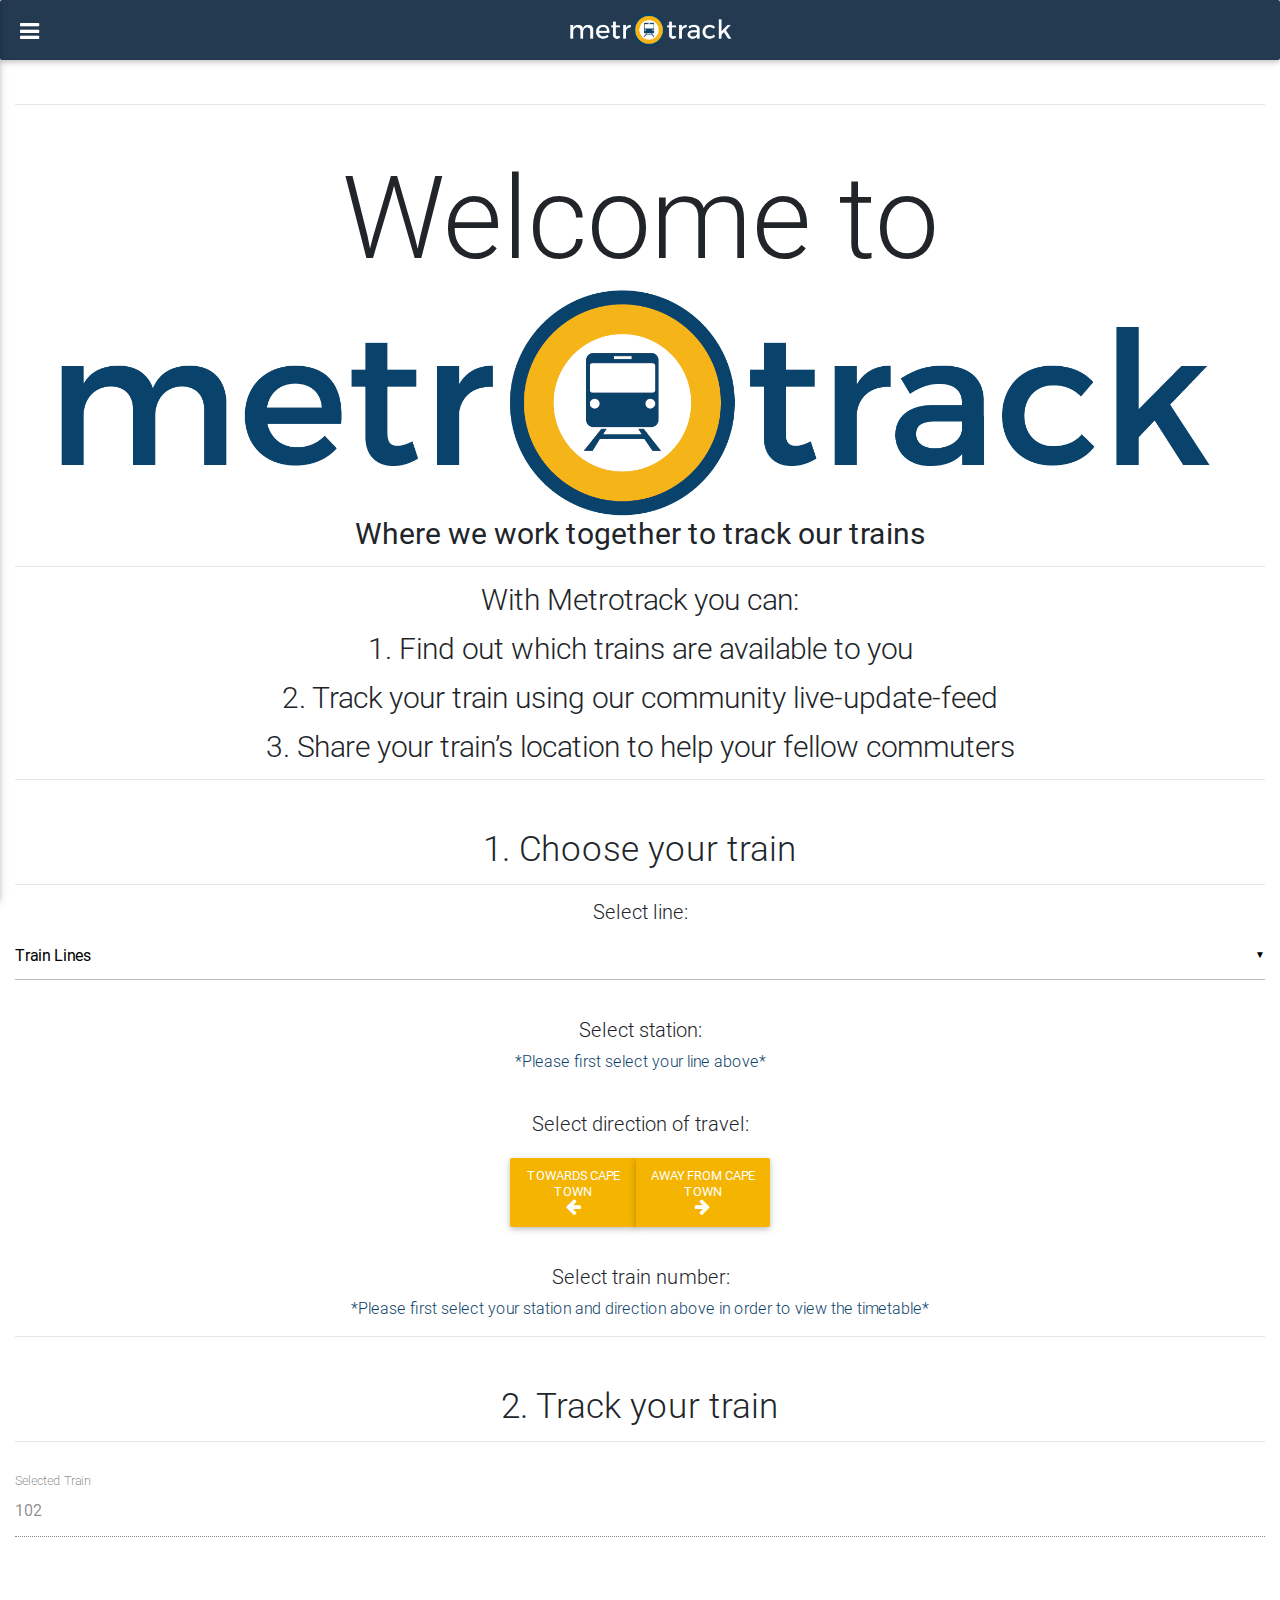
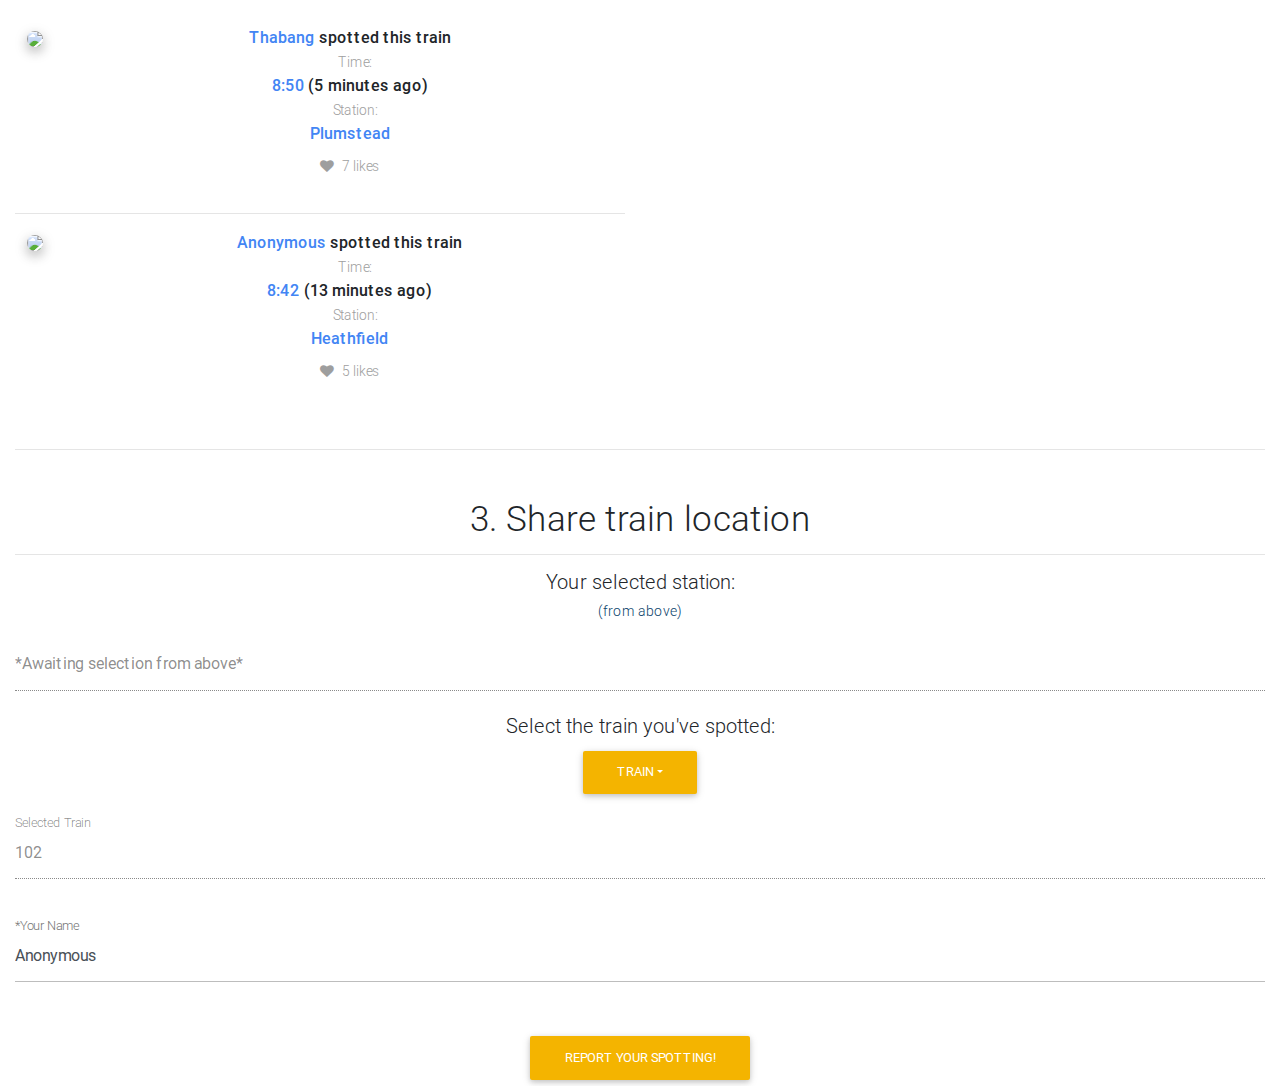
==== commit 3457f4b3: "Updates to 3. share train location" ====
--- a/index.html
+++ b/index.html
@@ -63,9 +63,9 @@
                 <ul class="extras-nav">
                     <li><a href="Help_FAQs.html" class="waves-effect"><i class="fa fa-question-circle-o"></i> Help &amp; FAQs </a>
                     </li>
-                    <li><a href="#track-section" class="waves-effect"><i class="fa fa-envelope-o"></i> Contact Us</a>
+                    <li><a href="Contact_Us.html" class="waves-effect"><i class="fa fa-envelope-o"></i> Contact Us</a>
                     </li>
-                    <li><a href="#share-section" class="waves-effect"><i class="fa fa-users"></i> About Us</a>
+                    <li><a href="About_Us.html" class="waves-effect"><i class="fa fa-users"></i> About Us</a>
                     </li>
                 </ul>  
             </li>
@@ -166,7 +166,8 @@
  
 <!--Southern Station select-->
 <div id="southern-station-select">
-<select class="mdb-select colorful-select dropdown-ins" onchange="getStation(this);">
+<select class="mdb-select colorful-select dropdown-ins" onchange="getStation(this); populateStationField(this);
+">
     <option value="" disabled selected>Southern Line Stations</option>
     <option value="CapeTown">Cape Town</option>
     <option value="Woodstock">Woodstock</option>
@@ -362,9 +363,9 @@
 </div>
 <br>
         <br>
-<h5>Select train:</h5>
-
-<p class="instructions" id="instruct2">*Please select your station and direction in order to view the timetable*</p>
+<h5>Select train number:</h5>
+
+<p class="instructions" id="instruct2">*Please first select your station and direction above in order to view the timetable*</p>
 
 
 <!--TIMETABLES-->
@@ -11739,7 +11740,7 @@
                 <hr>
                 <br>
     <div class="md-form">
-    <input value="O150" type="text" id="form2" class="form-control" disabled>
+    <input value="102" type="text" id="form2" class="form-control" disabled>
     <label class="disabled" for="form6">Selected Train</label>
 </div>
     
@@ -11851,54 +11852,11 @@
                <hr>
                 <h1>3. Share train location</h1> 
                 <hr>
-     <h5>Select the station you're at:</h5>
+     <h5>Your selected station:</h5>
+     <p class="tip">(from above)</p>
     
- <!--Dropdown yellow-->
-        <div class="dropdown">
-
-            <!--Trigger-->
-            <button class="btn btn-warning dropdown-toggle" type="button" id="dropdownMenu1" data-toggle="dropdown" aria-haspopup="true" aria-expanded="false">Station</button>
-            
-
-            <!--Menu-->
-            <div class="dropdown-menu dropdown-warning scrollable-menu">
-                <a class="dropdown-item" href="#share-section">Same As Above</a>
-                 <div class="dropdown-divider"></div>
-                <a class="dropdown-item" href="#share-section">Cape Town</a>
-                <a class="dropdown-item" href="#share-section">Woodstock</a>
-                <a class="dropdown-item" href="#share-section">Salt River</a>
-                <a class="dropdown-item" href="#share-section">Observatory</a>
-                <a class="dropdown-item" href="#share-section">Mowbray</a>
-                <a class="dropdown-item" href="#share-section">Rosebank</a>
-                <a class="dropdown-item" href="#share-section">Rondebosch</a>
-                <a class="dropdown-item" href="#share-section">Newlands</a>
-                <a class="dropdown-item" href="#share-section">Claremont</a>
-                <a class="dropdown-item" href="#share-section">Harfield Road</a>
-                <a class="dropdown-item" href="#share-section">Kenilworth</a>
-                <a class="dropdown-item" href="#share-section">Wynberg</a>
-                <a class="dropdown-item" href="#share-section">Wittebome</a>
-                <a class="dropdown-item" href="#share-section">Plumstead</a>
-                <a class="dropdown-item" href="#share-section">Steurhof</a>
-                <a class="dropdown-item" href="#share-section">Dieprivier</a>
-                <a class="dropdown-item" href="#share-section">Heathfield</a>
-                <a class="dropdown-item" href="#share-section">Retreat</a>
-                <a class="dropdown-item" href="#share-section">Steenberg</a>
-                <a class="dropdown-item" href="#share-section">Lakeside</a>
-                <a class="dropdown-item" href="#share-section">False Bay</a>
-                <a class="dropdown-item" href="#share-section">Muizenberg</a>
-                <a class="dropdown-item" href="#share-section">St. James</a>
-                <a class="dropdown-item" href="#share-section">Kalk Bay</a>
-                <a class="dropdown-item" href="#share-section">Fish Hoek</a>
-                <a class="dropdown-item" href="#share-section">Sunny Cove</a>
-                <a class="dropdown-item" href="#share-section">Glencairn</a>
-                <a class="dropdown-item" href="#share-section">Simon's Town</a>
-            </div>
-        </div>
-        <!--/Dropdown yellow-->
-        <br>
          <div class="md-form">
-    <input value="Kenilworth" type="text" id="form2" class="form-control" disabled>
-    <label class="disabled" for="form6">Selected Station</label>
+    <input value="*Awaiting selection from above*" type="text" id="selected-station" class="form-control" disabled>
 </div>
 
 <h5>Select the train you've spotted:</h5>
@@ -11942,7 +11900,7 @@
         <!--/Dropdown yellow-->
         <br>
          <div class="md-form">
-    <input value="O150" type="text" id="form2" class="form-control" disabled>
+    <input value="102" type="text" id="form2" class="form-control" disabled>
     <label class="disabled" for="form6">Selected Train</label>
 </div>
 <br>
@@ -11965,6 +11923,14 @@
         
     </script>
 
+<script>
+    function populateStationField(selectedStation) {
+        var stationField document.getElementById("selected-station");
+
+        stationField.value = "Hello";   //selectedStation;
+    }
+</script>
+
 <script> //Show/hide train timetables
 
 var Station = "noSelection"; // Globally scoped object
@@ -11974,16 +11940,12 @@
         var station = s.options[s.selectedIndex].value;
         
         Station = station;
-
-    /*    if (station == "Kenilworth") {
-            Station = "kenilworth";
-        } else if (station == "Mowbray") {
-            Station = "mowbray";
-        }   */
        
         hideAllTables();
 
         showHideTimetables();
+
+        
     }
 
     function getDirection(d) {
@@ -12019,11 +11981,61 @@
        var directionLocal = Direction;
 
         var instruction2 = document.getElementById("instruct2");
-        
-     var kenilworth_I_W = document.getElementById("kenilworth-inward-weekday");
-     var kenilworth_O_W = document.getElementById("kenilworth-outward-weekday");
+    
+    var capeTown_O_W = document.getElementById("capeTown-outward-weekday");
+    var woodstock_I_W = document.getElementById("woodstock-inward-weekday");
+    var woodstock_O_W = document.getElementById("woodstock-outward-weekday");
+    var saltRiver_I_W = document.getElementById("saltRiver-inward-weekday");
+    var saltRiver_O_W = document.getElementById("saltRiver-outward-weekday");
+    var observatory_I_W = document.getElementById("observatory-inward-weekday");
+    var observatory_O_W = document.getElementById("observatory-outward-weekday");
     var mowbray_I_W = document.getElementById("mowbray-inward-weekday");
     var mowbray_O_W = document.getElementById("mowbray-outward-weekday");
+    var rosebank_I_W = document.getElementById("rosebank-inward-weekday");
+    var rosebank_O_W = document.getElementById("rosebank-outward-weekday");
+    var rondebosch_I_W = document.getElementById("rondebosch-inward-weekday");
+    var rondebosch_O_W = document.getElementById("rondebosch-outward-weekday");
+    var newlands_I_W = document.getElementById("newlands-inward-weekday");
+    var newlands_O_W = document.getElementById("newlands-outward-weekday");
+    var claremont_I_W = document.getElementById("claremont-inward-weekday");
+    var claremont_O_W = document.getElementById("claremont-outward-weekday");
+    var harfieldRoad_I_W = document.getElementById("harfieldRoad-inward-weekday");
+    var harfieldRoad_O_W = document.getElementById("harfieldRoad-outward-weekday");
+    var kenilworth_I_W = document.getElementById("kenilworth-inward-weekday");
+    var kenilworth_O_W = document.getElementById("kenilworth-outward-weekday");
+    var wynberg_I_W = document.getElementById("wynberg-inward-weekday");
+    var wynberg_O_W = document.getElementById("wynberg-outward-weekday");
+    var wittebome_I_W = document.getElementById("wittebome-inward-weekday");
+    var wittebome_O_W = document.getElementById("wittebome-outward-weekday");
+    var plumstead_I_W = document.getElementById("plumstead-inward-weekday");
+    var plumstead_O_W = document.getElementById("plumstead-outward-weekday");
+    var steurhof_I_W = document.getElementById("steurhof-inward-weekday");
+    var steurhof_O_W = document.getElementById("steurhof-outward-weekday");
+    var dieprivier_I_W = document.getElementById("dieprivier-inward-weekday");
+    var dieprivier_O_W = document.getElementById("dieprivier-outward-weekday");
+    var heathfield_I_W = document.getElementById("heathfield-inward-weekday");
+    var heathfield_O_W = document.getElementById("heathfield-outward-weekday");
+    var retreat_I_W = document.getElementById("retreat-inward-weekday");
+    var retreat_O_W = document.getElementById("retreat-outward-weekday");
+    var steenberg_I_W = document.getElementById("steenberg-inward-weekday");
+    var steenberg_O_W = document.getElementById("steenberg-outward-weekday");
+    var lakeside_I_W = document.getElementById("lakeside-inward-weekday");
+    var lakeside_O_W = document.getElementById("lakeside-outward-weekday");
+    var falseBay_I_W = document.getElementById("falseBay-inward-weekday"); 
+    var falseBay_O_W = document.getElementById("falseBay-outward-weekday");
+    var muizenberg_I_W = document.getElementById("muizenberg-inward-weekday");
+    var muizenberg_O_W = document.getElementById("muizenberg-outward-weekday");
+    var stJames_I_W = document.getElementById("stJames-inward-weekday");
+    var stJames_O_W = document.getElementById("stJames-outward-weekday");
+    var kalkBay_I_W = document.getElementById("kalkBay-inward-weekday");
+    var kalkBay_O_W = document.getElementById("kalkBay-outward-weekday");
+    var fishHoek_I_W = document.getElementById("fishHoek-inward-weekday");
+    var fishHoek_O_W = document.getElementById("fishHoek-outward-weekday");
+    var sunnyCove_I_W = document.getElementById("sunnyCove-inward-weekday");
+    var sunnyCove_O_W = document.getElementById("sunnyCove-outward-weekday");
+    var glencairn_I_W = document.getElementById("glencairn-inward-weekday");
+    var glencairn_O_W = document.getElementById("glencairn-outward-weekday");
+    var simonsTown_I_W = document.getElementById("simonsTown-inward-weekday");  
 
 
 
@@ -12034,19 +12046,251 @@
        }
 
 
-       if (stationLocal == "Kenilworth") {
+        if (stationLocal == "CapeTown") {
+            if (directionLocal == "i") {
+                  
+            } else if (directionLocal == "o") {
+                capeTown_O_W.style.display = "block";
+            } else {}
+            }
+        else if (stationLocal == "Woodstock") {
+            if (directionLocal == "i") {
+                woodstock_I_W.style.display = "block";
+            }
+            else if (directionLocal == "o") {
+                woodstock_O_W.style.display = "block";
+            }
+            else {}
+        }
+        else if (stationLocal == "SaltRiver") {
+            if (directionLocal == "i") {
+                saltRiver_I_W.style.display = "block";
+            }
+            else if (directionLocal == "o") {
+                saltRiver_O_W.style.display = "block";
+            }
+            else {}
+        }
+        else if (stationLocal == "Observatory") {
+            if (directionLocal == "i") {
+                observatory_I_W.style.display = "block";
+            }
+            else if (directionLocal == "o") {
+                observatory_O_W.style.display = "block";
+            }
+            else {}
+        }
+        else if (stationLocal == "Mowbray") {
+            if (directionLocal == "i") {
+                mowbray_I_W.style.display = "block";
+            }
+            else if (directionLocal == "o") {
+                mowbray_O_W.style.display = "block";
+            }
+            else {}
+        }
+        else if (stationLocal == "Rosebank") {
+            if (directionLocal == "i") {
+                rosebank_I_W.style.display = "block";
+            }
+            else if (directionLocal == "o") {
+                rosebank_O_W.style.display = "block";
+            }
+            else {}
+        }
+        else if (stationLocal == "Rondebosch") {
+            if (directionLocal == "i") {
+                rondebosch_I_W.style.display = "block";
+            }
+            else if (directionLocal == "o") {
+                rondebosch_O_W.style.display = "block";
+            }
+            else {}
+        }
+        else if (stationLocal == "Newlands") {
+            if (directionLocal == "i") {
+                newlands_I_W.style.display = "block";
+            }
+            else if (directionLocal == "o") {
+                newlands_O_W.style.display = "block";
+            }
+            else {}
+        }
+        else if (stationLocal == "Claremont") {
+            if (directionLocal == "i") {
+                claremont_I_W.style.display = "block";
+            }
+            else if (directionLocal == "o") {
+                claremont_O_W.style.display = "block";
+            }
+            else {}
+        }
+        else if (stationLocal == "HarfieldRoad") {
+            if (directionLocal == "i") {
+                harfieldRoad_I_W.style.display = "block";
+            }
+            else if (directionLocal == "o") {
+                harfieldRoad_O_W.style.display = "block";
+            }
+            else {}
+        }
+        else if (stationLocal == "Kenilworth") {
             if (directionLocal == "i") {
                 kenilworth_I_W.style.display = "block";  
             } else if (directionLocal == "o") {
                 kenilworth_O_W.style.display = "block";
             } else {}
             }
-        else if (stationLocal == "Mowbray") {
+        else if (stationLocal == "Wynberg") {
             if (directionLocal == "i") {
-                mowbray_I_W.style.display = "block";
+                wynberg_I_W.style.display = "block";
             }
             else if (directionLocal == "o") {
-                mowbray_O_W.style.display = "block";
+                wynberg_O_W.style.display = "block";
+            }
+            else {}
+        }
+        else if (stationLocal == "Wittebome") {
+            if (directionLocal == "i") {
+                wittebome_I_W.style.display = "block";
+            }
+            else if (directionLocal == "o") {
+                wittebome_O_W.style.display = "block";
+            }
+            else {}
+        }
+        else if (stationLocal == "Plumstead") {
+            if (directionLocal == "i") {
+                plumstead_I_W.style.display = "block";
+            }
+            else if (directionLocal == "o") {
+                plumstead_O_W.style.display = "block";
+            }
+            else {}
+        }
+        else if (stationLocal == "Steurhof") {
+            if (directionLocal == "i") {
+                steurhof_I_W.style.display = "block";
+            }
+            else if (directionLocal == "o") {
+                steurhof_O_W.style.display = "block";
+            }
+            else {}
+        }
+        else if (stationLocal == "Dieprivier") {
+            if (directionLocal == "i") {
+                dieprivier_I_W.style.display = "block";
+            }
+            else if (directionLocal == "o") {
+                dieprivier_O_W.style.display = "block";
+            }
+            else {}
+        }
+        else if (stationLocal == "Heathfield") {
+            if (directionLocal == "i") {
+                heathfield_I_W.style.display = "block";
+            }
+            else if (directionLocal == "o") {
+                heathfield_O_W.style.display = "block";
+            }
+            else {}
+        }
+        else if (stationLocal == "Retreat") {
+            if (directionLocal == "i") {
+                retreat_I_W.style.display = "block";
+            }
+            else if (directionLocal == "o") {
+                retreat_O_W.style.display = "block";
+            }
+            else {}
+        }
+        else if (stationLocal == "Steenberg") {
+            if (directionLocal == "i") {
+                steenberg_I_W.style.display = "block";
+            }
+            else if (directionLocal == "o") {
+                steenberg_O_W.style.display = "block";
+            }
+            else {}
+        }
+        else if (stationLocal == "Lakeside") {
+            if (directionLocal == "i") {
+                lakeside_I_W.style.display = "block";
+            }
+            else if (directionLocal == "o") {
+                lakeside_O_W.style.display = "block";
+            }
+            else {}
+        }
+        else if (stationLocal == "FalseBay") {
+            if (directionLocal == "i") {
+                falseBay_I_W.style.display = "block";
+            }
+            else if (directionLocal == "o") {
+                falseBay_O_W.style.display = "block";
+            }
+            else {}
+        }
+        else if (stationLocal == "Muizenberg") {
+            if (directionLocal == "i") {
+                muizenberg_I_W.style.display = "block";
+            }
+            else if (directionLocal == "o") {
+                muizenberg_O_W.style.display = "block";
+            }
+            else {}
+        }
+        else if (stationLocal == "StJames") {
+            if (directionLocal == "i") {
+                stJames_I_W.style.display = "block";
+            }
+            else if (directionLocal == "o") {
+                stJames_O_W.style.display = "block";
+            }
+            else {}
+        }
+        else if (stationLocal == "KalkBay") {
+            if (directionLocal == "i") {
+                kalkBay_I_W.style.display = "block";
+            }
+            else if (directionLocal == "o") {
+                kalkBay_O_W.style.display = "block";
+            }
+            else {}
+        }
+        else if (stationLocal == "FishHoek") {
+            if (directionLocal == "i") {
+                fishHoek_I_W.style.display = "block";
+            }
+            else if (directionLocal == "o") {
+                fishHoek_O_W.style.display = "block";
+            }
+            else {}
+        }
+        else if (stationLocal == "SunnyCove") {
+            if (directionLocal == "i") {
+                sunnyCove_I_W.style.display = "block";
+            }
+            else if (directionLocal == "o") {
+                sunnyCove_O_W.style.display = "block";
+            }
+            else {}
+        }
+        else if (stationLocal == "Glencairn") {
+            if (directionLocal == "i") {
+                glencairn_I_W.style.display = "block";
+            }
+            else if (directionLocal == "o") {
+                glencairn_O_W.style.display = "block";
+            }
+            else {}
+        }
+        else if (stationLocal == "SimonsTown") {
+            if (directionLocal == "i") {
+                simonsTown_I_W.style.display = "block";
+            }
+            else if (directionLocal == "o") {
+               
             }
             else {}
         }
--- a/Material Design Bootstrap Template_files/style.css
+++ b/Material Design Bootstrap Template_files/style.css
@@ -211,6 +211,57 @@
 	font-weight: 400;
 }
 
+/* Help End  */
+
+
+/* Contact Us  */
+.contact-section h1 {
+	text-align: center;
+}
+
+#contact-us-text h2 {
+	text-align: center;
+	color: #f4b400; 
+	font-weight: 350;
+}
+
+#contact-us-input h5 {
+	text-align: center;
+	font-size: 18px;
+	font-weight: 330;
+	color: grey;
+}
+
+.shadow-textarea textarea.form-control::placeholder {
+    font-weight: 300;
+}
+.shadow-textarea textarea.form-control {
+    padding-left: 0.8rem;
+}
+
+#feedback-textarea {
+	height: auto;
+}
+
+#feedback-button {
+	text-align: center;
+}
+
+#feedback-thankyou {
+	text-align: center;
+	display: none;
+}
+
+/*  Feedback End */
+
+
+/* About Us  */
+.about-section h1 {
+	text-align: center;
+}
+
+
+
 #southern-station-select {
 	display: none;
 }
@@ -260,4 +311,8 @@
 	display: none;
 }
 
-
+.tip {
+	color: #0c436b;
+	font-size: 14px;
+}
+
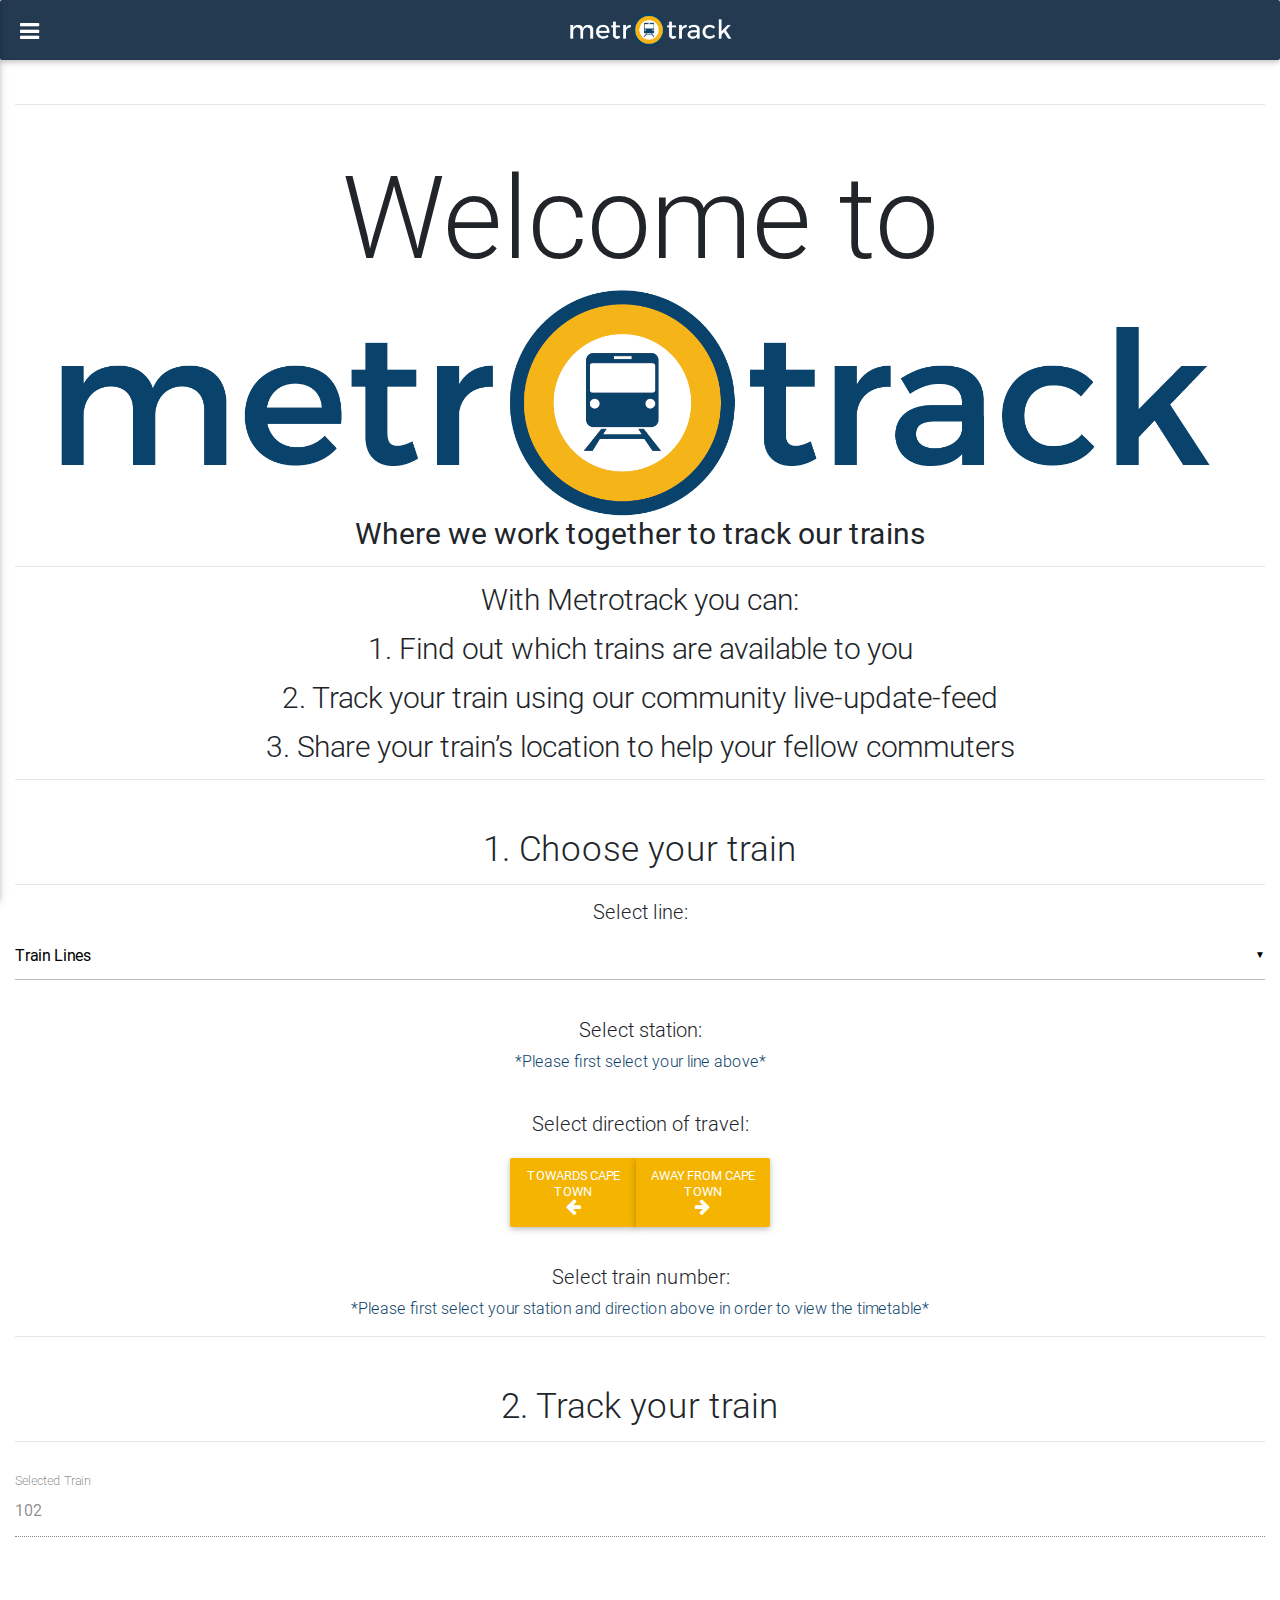
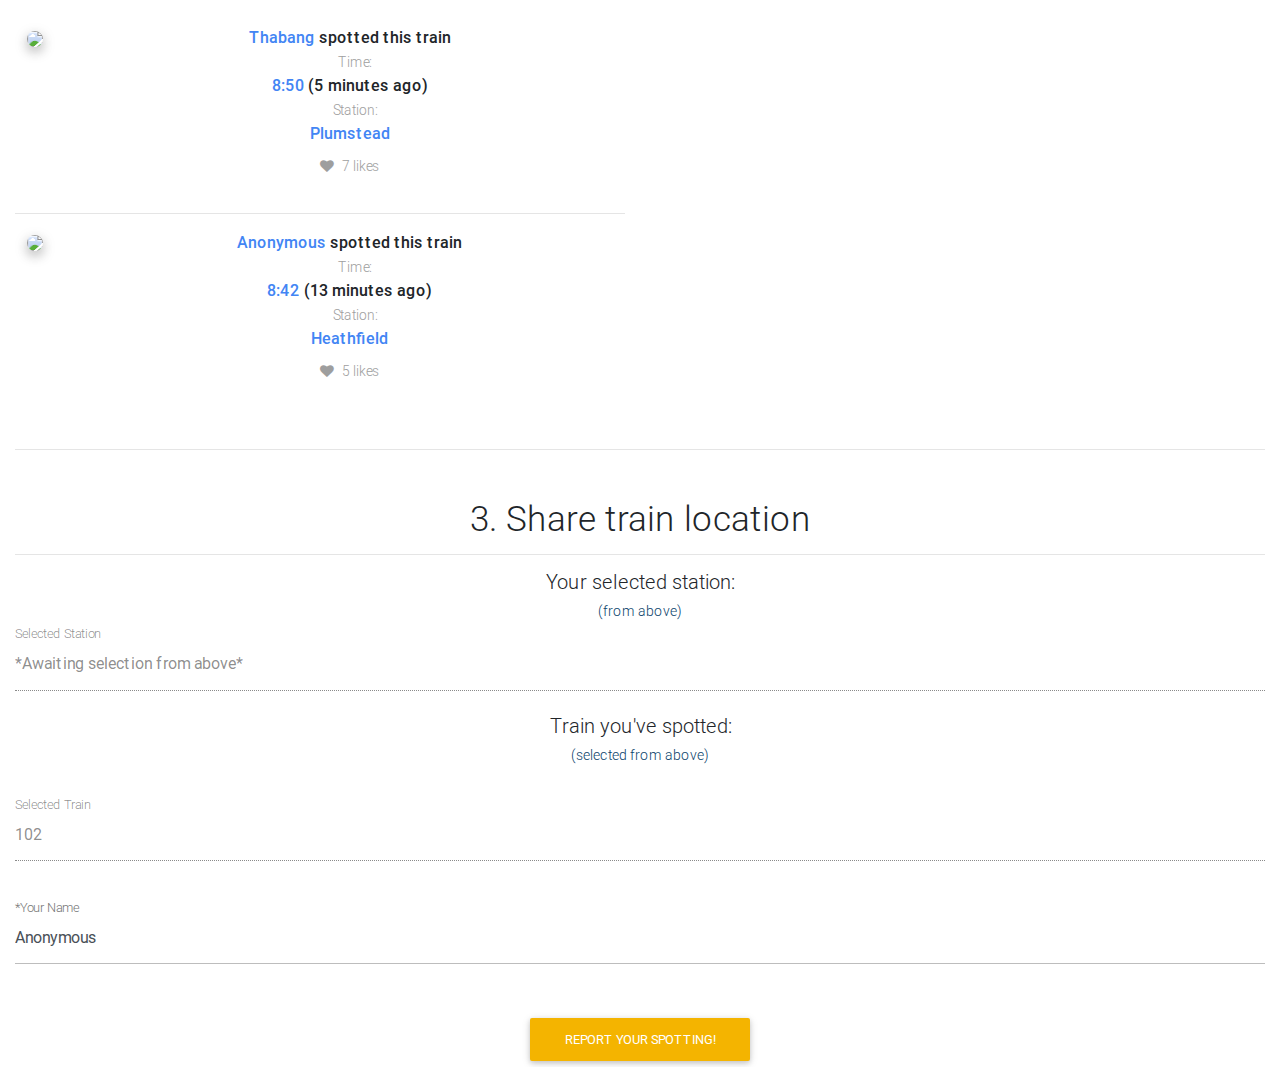
==== commit ebd41bfc: "selected-station field change working" ====
--- a/index.html
+++ b/index.html
@@ -11740,8 +11740,8 @@
                 <hr>
                 <br>
     <div class="md-form">
-    <input value="102" type="text" id="form2" class="form-control" disabled>
-    <label class="disabled" for="form6">Selected Train</label>
+    <input value="102" type="text" id="selected-train1" class="form-control" disabled>
+    <label class="disabled" for="selected-train1">Selected Train</label>
 </div>
     
 
@@ -11857,59 +11857,26 @@
     
          <div class="md-form">
     <input value="*Awaiting selection from above*" type="text" id="selected-station" class="form-control" disabled>
+    <label class="disabled" for="selected-station">Selected Station</label>
 </div>
 
-<h5>Select the train you've spotted:</h5>
-
- <!--Dropdown yellow-->
-        <div class="dropdown">
-
-            <!--Trigger-->
-            <button class="btn btn-warning dropdown-toggle" type="button" id="dropdownMenu1" data-toggle="dropdown" aria-haspopup="true" aria-expanded="false">Train</button>
-            
-
-            <!--Menu-->
-            <div class="dropdown-menu dropdown-warning scrollable-menu">
-                <a class="dropdown-item" href="#share-section">Same As Above
-                </a>
-                <div class="dropdown-divider"></div>
-                <a class="dropdown-item" href="#share-section">O102
-                </a>
-                <a class="dropdown-item" href="#share-section">O104
-                </a>
-                <a class="dropdown-item" href="#share-section">O106
-                </a>
-                <a class="dropdown-item" href="#share-section">O108
-                </a>
-                <a class="dropdown-item" href="#share-section">O110
-                </a>
-                <a class="dropdown-item" href="#share-section">O112
-                </a>
-                <a class="dropdown-item" href="#share-section">O114
-                </a>
-                <a class="dropdown-item" href="#share-section">O116
-                </a>
-                <a class="dropdown-item" href="#share-section">O118
-                </a>
-                <a class="dropdown-item" href="#share-section">O120
-                </a>
-            
-                
-            </div>
-        </div>
-        <!--/Dropdown yellow-->
+<h5>Train you've spotted:</h5>
+<p class="tip">(selected from above)</p>
+
+ 
+
         <br>
          <div class="md-form">
-    <input value="102" type="text" id="form2" class="form-control" disabled>
-    <label class="disabled" for="form6">Selected Train</label>
-</div>
+    <input value="102" type="text" id="selected-train2" class="form-control" disabled>
+    <label class="disabled" for="selected-train2">Selected Train</label>
+</div>  
 <br>
 <div class="md-form">
     <input value="Anonymous" type="text" id="name" class="form-control">
     <label class="active" for="name">*Your Name</label>
 </div>
 <br>
-<button type="button" class="btn btn-amber">Report Your Spotting!</button>
+<button type="button" class="btn btn-amber" onclick="populateStationField()">Report Your Spotting!</button>
 
               </div>
     </main>
@@ -11924,10 +11891,12 @@
     </script>
 
 <script>
-    function populateStationField(selectedStation) {
-        var stationField document.getElementById("selected-station");
-
-        stationField.value = "Hello";   //selectedStation;
+    function populateStationField(stationSelection) {
+        var selectedStation = stationSelection.options[stationSelection.selectedIndex].value;
+
+        document.getElementById("selected-station").value = selectedStation;
+
+    //    stationField.value = "Hello";   //selectedStation;
     }
 </script>
 
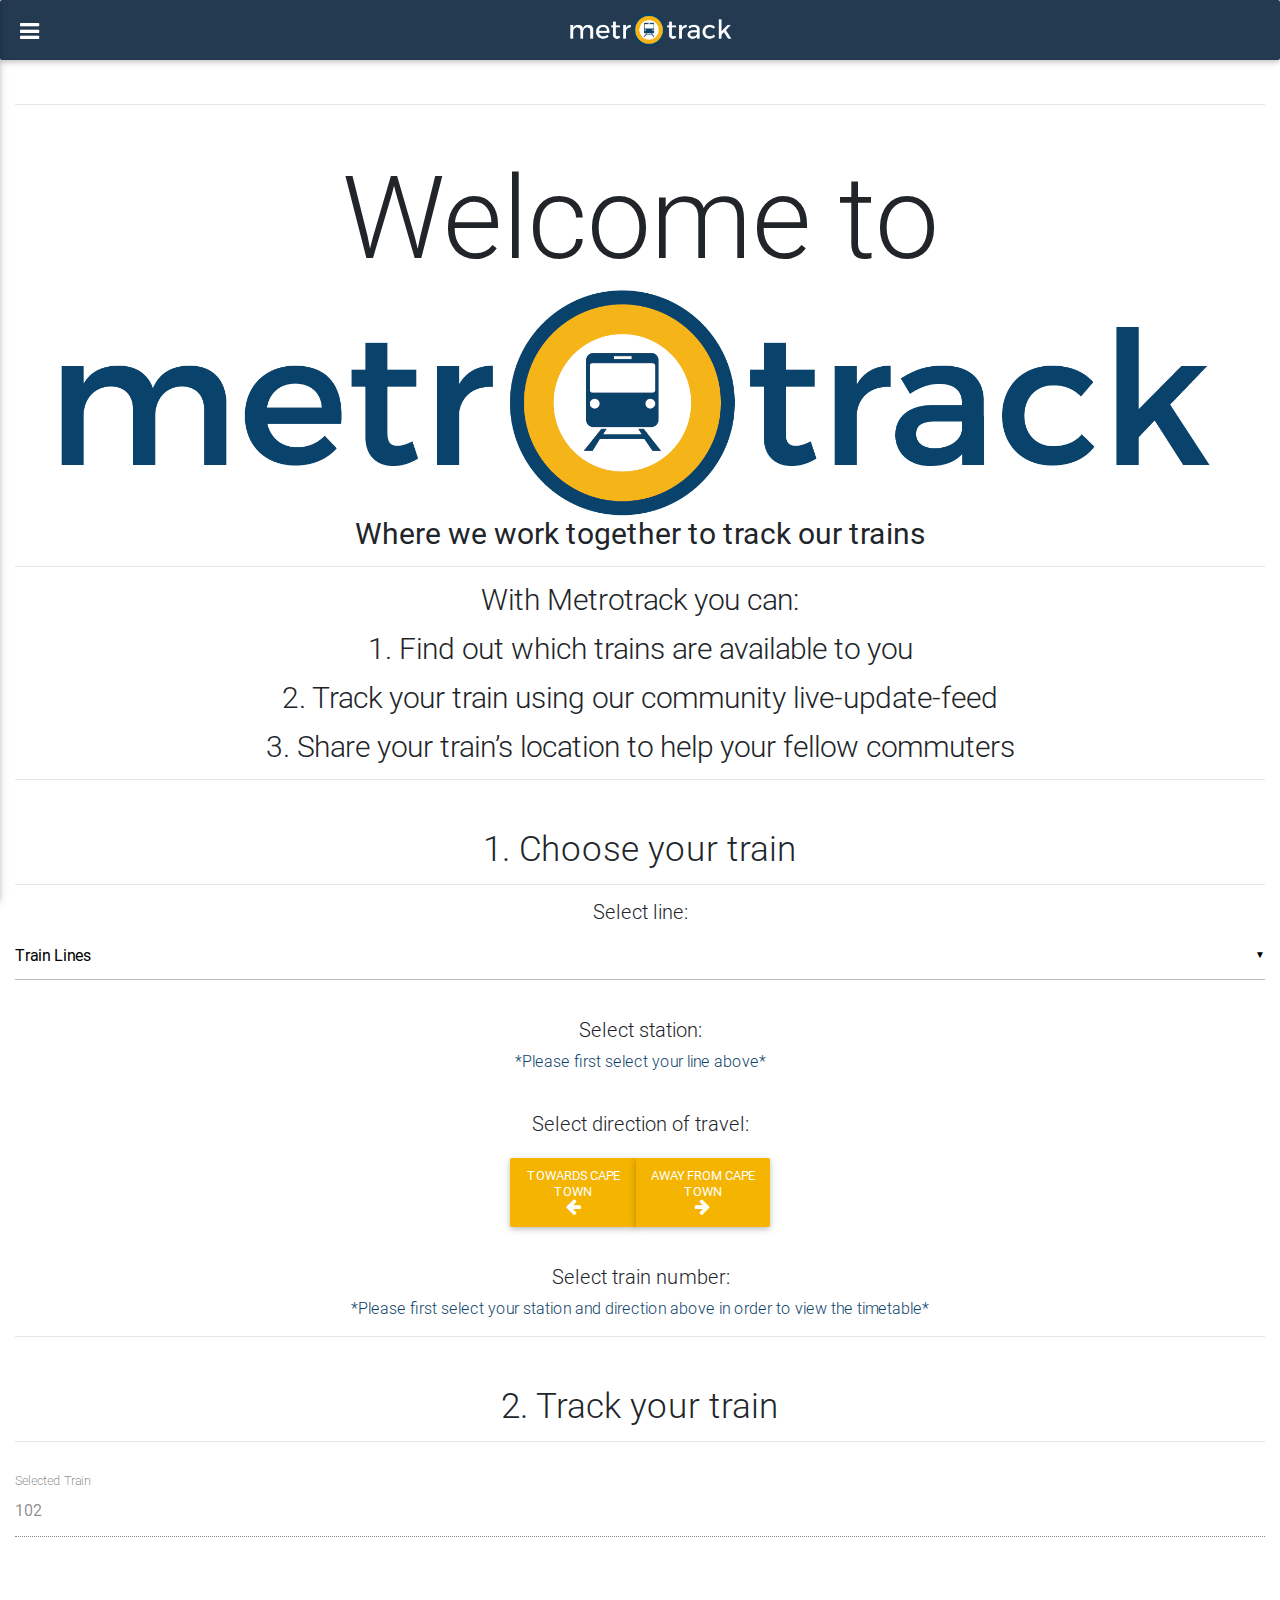
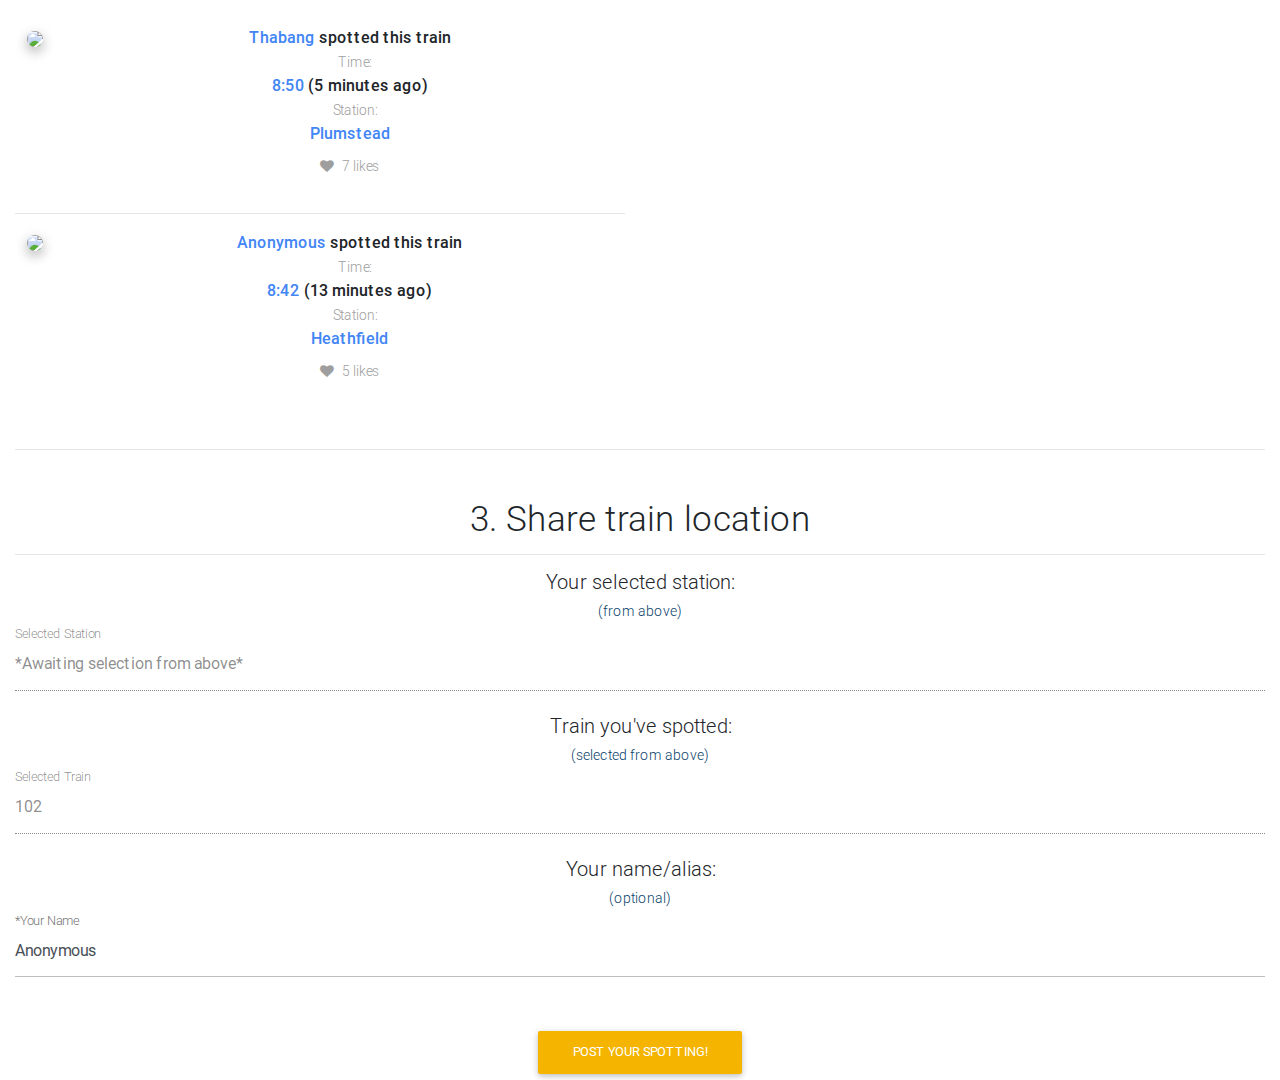
==== commit 3986e147: "thank you text showing and fading" ====
--- a/index.html
+++ b/index.html
@@ -11864,19 +11864,23 @@
 <p class="tip">(selected from above)</p>
 
  
-
-        <br>
          <div class="md-form">
     <input value="102" type="text" id="selected-train2" class="form-control" disabled>
     <label class="disabled" for="selected-train2">Selected Train</label>
-</div>  
-<br>
+</div> 
+<h5>Your name/alias:</h5>
+<p class="tip">(optional)</p> 
+
+
 <div class="md-form">
     <input value="Anonymous" type="text" id="name" class="form-control">
     <label class="active" for="name">*Your Name</label>
 </div>
 <br>
-<button type="button" class="btn btn-amber" onclick="populateStationField()">Report Your Spotting!</button>
+<div id = "post-thankyou">
+    <p class="instructions">Thank you for your contribution! Your post has been added to the update feed above.</p>
+</div>
+<button type="button" class="btn btn-amber" onclick="showPostThankyou()">Post Your Spotting!</button>
 
               </div>
     </main>
@@ -11897,6 +11901,18 @@
         document.getElementById("selected-station").value = selectedStation;
 
     //    stationField.value = "Hello";   //selectedStation;
+    }
+</script>
+
+<script>
+    function showPostThankyou() {
+        document.getElementById("post-thankyou").style.display = "block";
+
+        var fade_out = function() {
+  $("#post-thankyou").fadeOut();
+}
+
+setTimeout(fade_out, 5000);
     }
 </script>
 
--- a/Material Design Bootstrap Template_files/style.css
+++ b/Material Design Bootstrap Template_files/style.css
@@ -316,3 +316,7 @@
 	font-size: 14px;
 }
 
+#post-thankyou {
+	display: none;
+}
+
